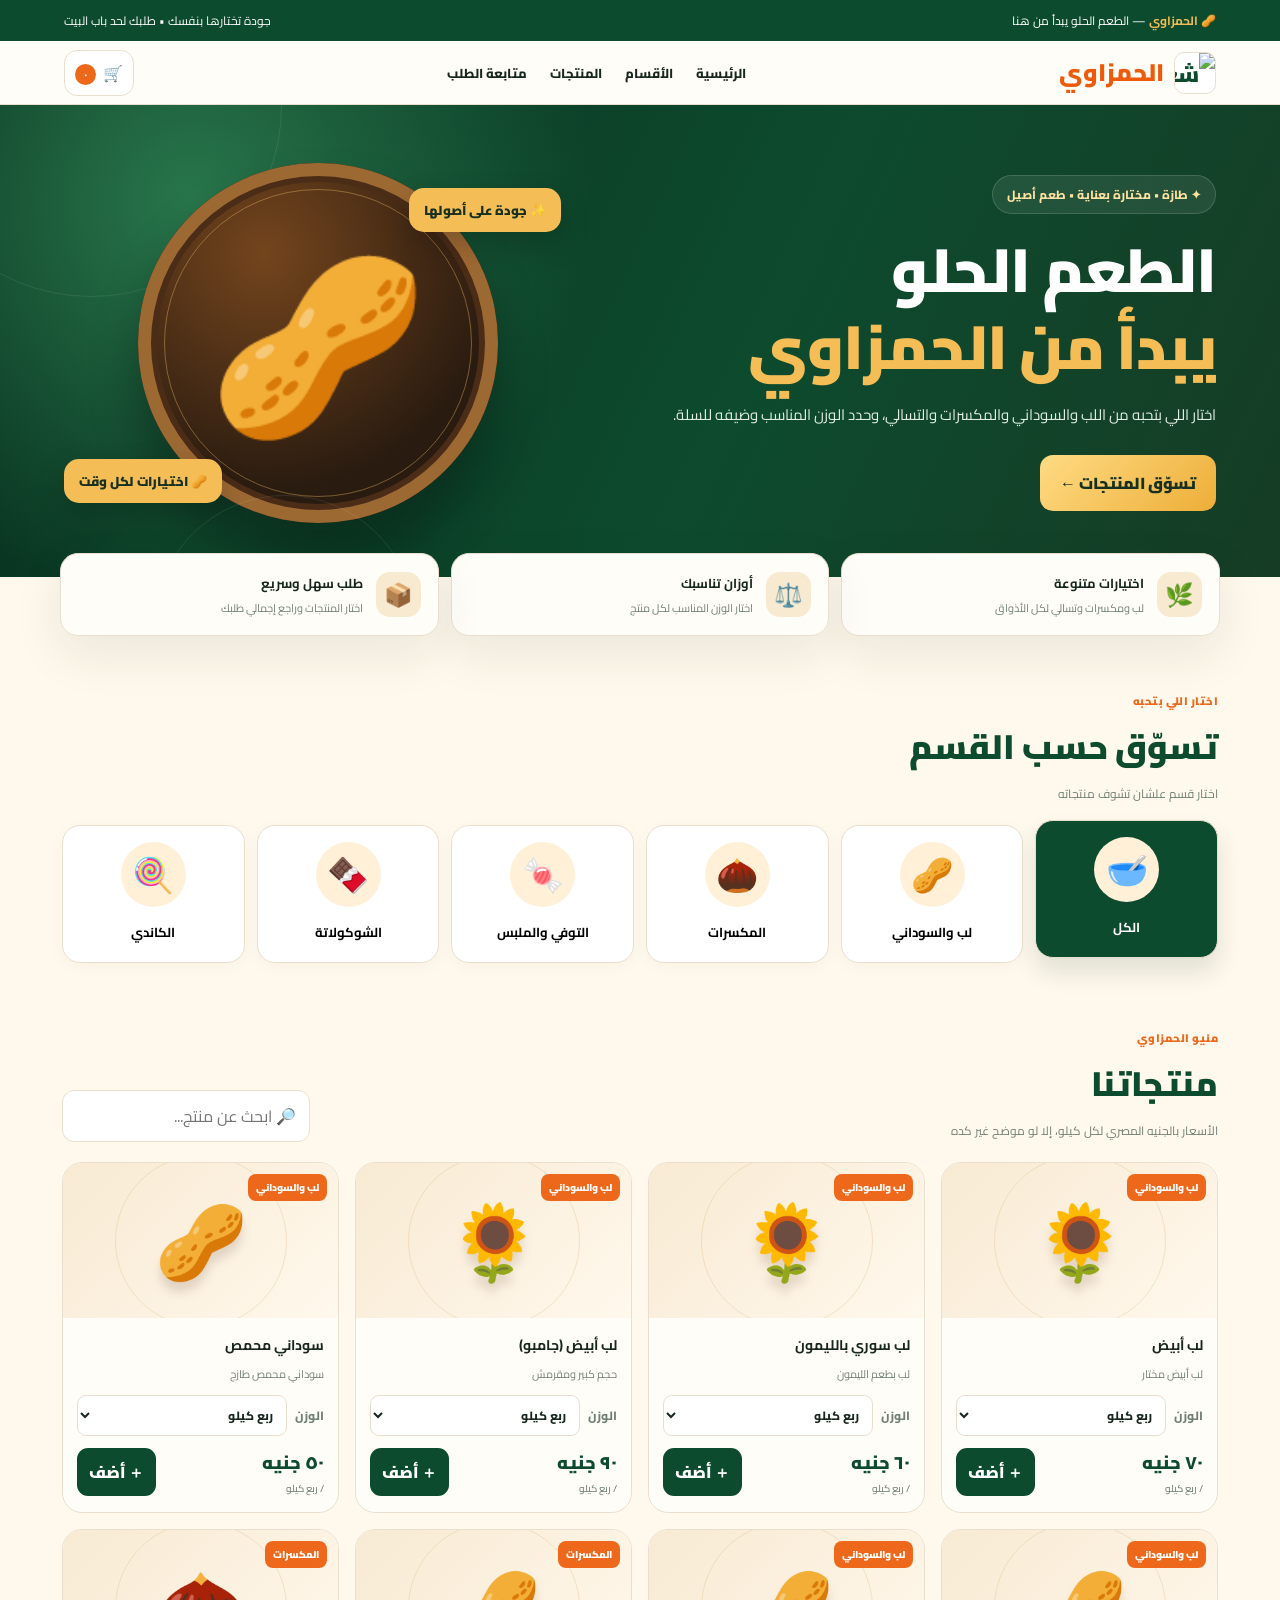
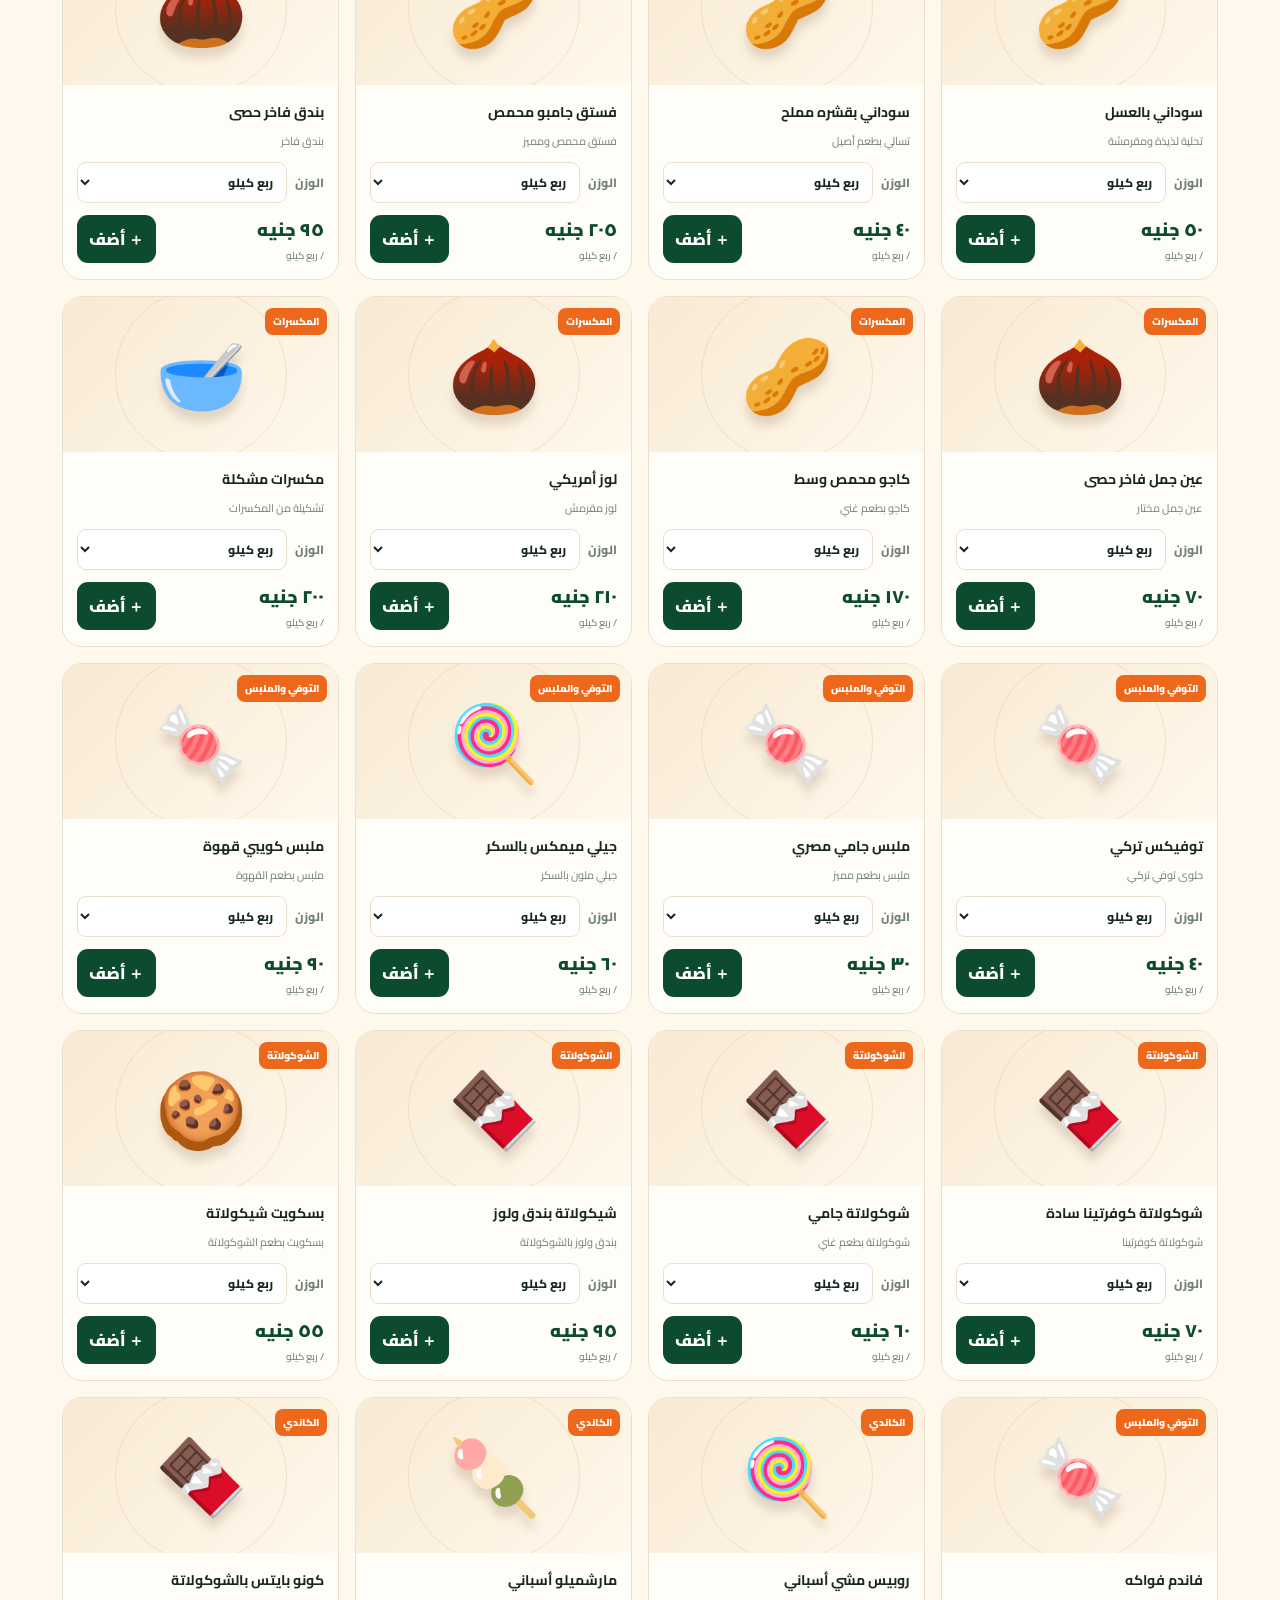
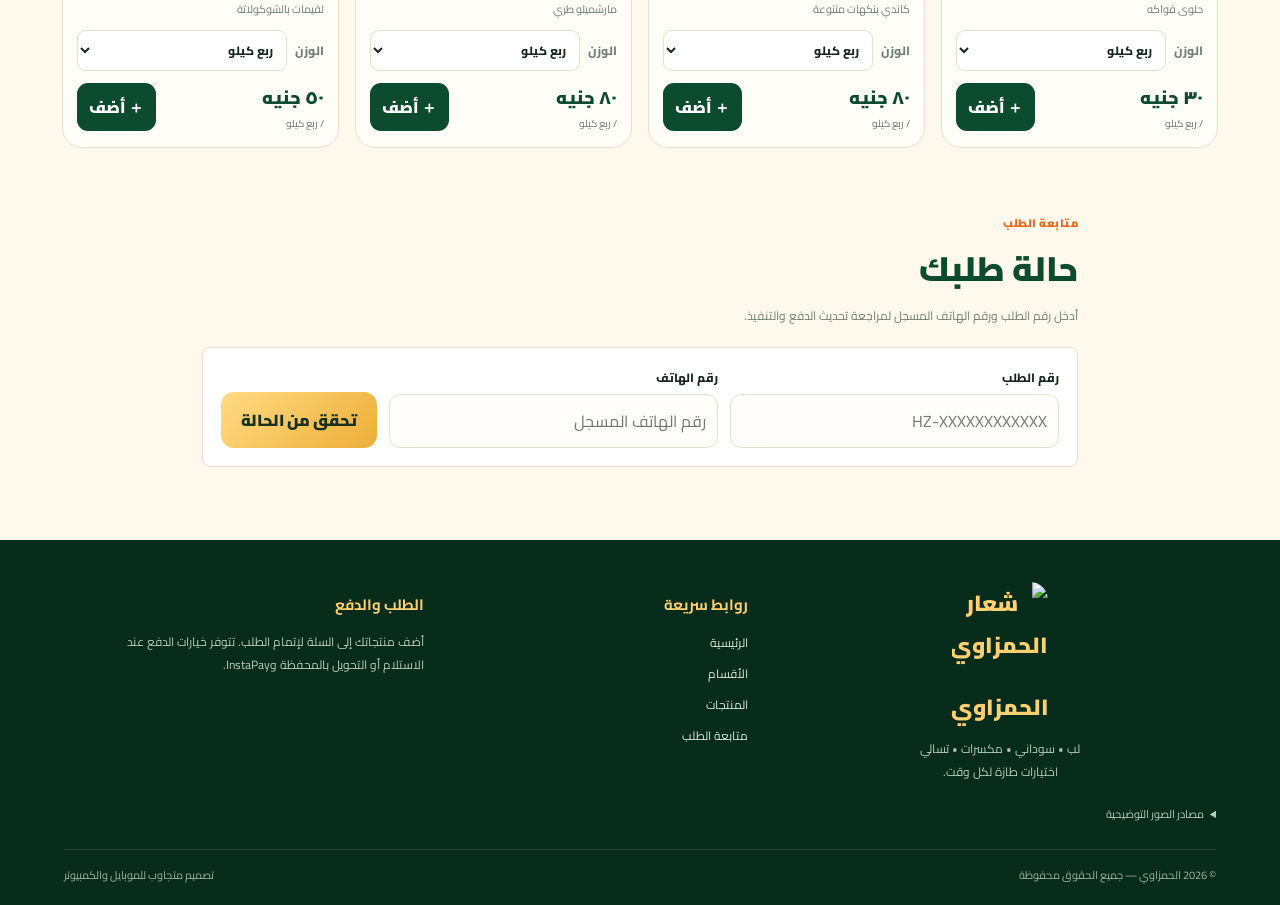
==== index.html @ e1852bb8 "Add files via upload" ====
<!doctype html>
<html lang="ar" dir="rtl">
<head>
<meta charset="utf-8">
<meta name="viewport" content="width=device-width, initial-scale=1">
<meta name="theme-color" content="#0c4b2e">
<meta name="description" content="تسوّق اللب والسوداني والمكسرات والتسالي من الحمزاوي، وأضف طلبك للسلة واستخدم كود الخصم.">
<title>الحمزاوي | لب ومكسرات وتسالي</title>
<link rel="preconnect" href="https://fonts.googleapis.com">
<link rel="preconnect" href="https://fonts.gstatic.com" crossorigin>
<link href="https://fonts.googleapis.com/css2?family=Cairo:wght@400;500;600;700;800;900&display=swap" rel="stylesheet">
<link rel="stylesheet" href="styles.css">
<script src="https://cdn.jsdelivr.net/npm/@supabase/supabase-js@2"></script>
</head>
<body>
<div class="topbar"><span>🥜 <b>الحمزاوي</b> — الطعم الحلو يبدأ من هنا</span><span>جودة تختارها بنفسك • طلبك لحد باب البيت</span></div>
<header>
  <a class="brand" href="#home"><img class="brand-logo" src="assets/logo.jpg" alt="شعار الحمزاوي"><span class="brand-name">الحمزاوي</span></a>
  <nav class="nav"><a href="#home">الرئيسية</a><a href="#categories">الأقسام</a><a href="#products">المنتجات</a><a href="#track-order">متابعة الطلب</a></nav>
  <div class="head-actions"><button class="icon-btn cart-icon-btn" type="button" aria-label="فتح السلة" onclick="openCart()">🛒 <span class="cart-count" id="cart-count">0</span></button></div>
</header>
<section class="hero" id="home">
 <div class="hero-copy"><span class="eyebrow">✦ طازة • مختارة بعناية • طعم أصيل</span><h1>الطعم الحلو<br><span>يبدأ من الحمزاوي</span></h1><p>اختار اللي بتحبه من اللب والسوداني والمكسرات والتسالي، وحدد الوزن المناسب وضيفه للسلة.</p><div class="hero-buttons"><button class="btn btn-gold" onclick="document.getElementById('products').scrollIntoView({behavior:'smooth'})">تسوّق المنتجات ←</button></div></div>
 <div class="hero-art"><div class="bowl">🥜</div><div class="float-chip chip1">✨ جودة على أصولها</div><div class="float-chip chip2">🥜 اختيارات لكل وقت</div></div>
</section>
<div class="benefits"><div class="benefit"><span class="emoji">🌿</span><div><strong>اختيارات متنوعة</strong><small>لب ومكسرات وتسالي لكل الأذواق</small></div></div><div class="benefit"><span class="emoji">⚖️</span><div><strong>أوزان تناسبك</strong><small>اختار الوزن المناسب لكل منتج</small></div></div><div class="benefit"><span class="emoji">📦</span><div><strong>طلب سهل وسريع</strong><small>اختار المنتجات وراجع إجمالي طلبك</small></div></div></div>
<section class="section" id="categories"><div class="section-head"><div><div class="kicker">اختار اللي بتحبه</div><h2>تسوّق حسب القسم</h2><div class="sub">اختار قسم علشان تشوف منتجاته</div></div></div><div class="categories" id="category-list"></div></section>
<section class="section" id="products"><div class="section-head"><div><div class="kicker">منيو الحمزاوي</div><h2>منتجاتنا</h2><div class="sub">الأسعار بالجنيه المصري لكل كيلو، إلا لو موضح غير كده</div></div><div class="filters"><input class="search" id="search" placeholder="🔎 ابحث عن منتج..." aria-label="ابحث عن منتج"></div></div><div class="products" id="product-list" aria-live="polite"></div></section>
<section class="section order-tracking" id="track-order">
  <div class="section-head"><div><div class="kicker">متابعة الطلب</div><h2>حالة طلبك</h2><div class="sub">أدخل رقم الطلب ورقم الهاتف المسجل لمراجعة تحديث الدفع والتنفيذ.</div></div></div>
  <form class="tracking-form" id="tracking-form">
    <div class="field"><label for="tracking-code">رقم الطلب</label><input id="tracking-code" required autocomplete="off" placeholder="HZ-XXXXXXXXXXXX" dir="ltr"></div>
    <div class="field"><label for="tracking-phone">رقم الهاتف</label><input id="tracking-phone" type="tel" required inputmode="tel" autocomplete="tel" placeholder="رقم الهاتف المسجل"></div>
    <button class="btn btn-gold tracking-submit" type="submit">تحقق من الحالة</button>
  </form>
  <div class="tracking-result" id="tracking-result" role="status" aria-live="polite" hidden></div>
</section>
<footer>
  <div class="footer-inner">
    <div class="footer-column footer-about">
      <div class="footer-brand"><img src="assets/logo.jpg" alt="شعار الحمزاوي"><span>الحمزاوي</span></div>
      <p>لب • سوداني • مكسرات • تسالي<br>اختيارات طازة لكل وقت.</p>
    </div>
    <nav class="footer-column" aria-label="روابط سريعة">
      <h2 class="footer-heading">روابط سريعة</h2>
      <div class="footer-links"><a href="#home">الرئيسية</a><a href="#categories">الأقسام</a><a href="#products">المنتجات</a><a href="#track-order">متابعة الطلب</a></div>
    </nav>
    <div class="footer-column">
      <h2 class="footer-heading">الطلب والدفع</h2>
      <p>أضف منتجاتك إلى السلة لإتمام الطلب. تتوفر خيارات الدفع عند الاستلام أو التحويل بالمحفظة وInstaPay.</p>
    </div>
  </div>
  <details class="photo-credits">
    <summary>مصادر الصور التوضيحية</summary>
    <ul>
      <li><a href="https://commons.wikimedia.org/wiki/File:9248Cuisine_Foods_Seeds_Snack_Baliuag_Bulacan_14.jpg" target="_blank" rel="noopener">بذور دوار الشمس — Judgefloro، CC0</a></li>
      <li><a href="https://commons.wikimedia.org/wiki/File:Roasted_Peanuts_(2019).jpg" target="_blank" rel="noopener">الفول السوداني — Augustus Binu، CC BY-SA 3.0</a></li>
      <li><a href="https://commons.wikimedia.org/wiki/File:Liat_Portal_for_Foodie_Disorder_-_Mixed_nuts_assortment.jpg" target="_blank" rel="noopener">المكسرات المشكلة — HaJunkiyada، CC BY-SA 4.0</a></li>
      <li><a href="https://commons.wikimedia.org/wiki/File:036_Michalki_Hanka_-_chocolate_candies_in_Poland,_Polish_food.jpg" target="_blank" rel="noopener">حلوى الشوكولاتة — Marek Slusarczyk، CC BY 3.0</a></li>
      <li><a href="https://commons.wikimedia.org/wiki/File:Gummy_candy_in_vampire_shape_(13912244523).jpg" target="_blank" rel="noopener">حلوى الجيلي — Erich Ferdinand، CC BY 2.0</a></li>
      <li><a href="https://commons.wikimedia.org/wiki/File:Candy_6577.jpg" target="_blank" rel="noopener">حلوى مغلفة — PereslavlFoto، CC BY-SA 3.0</a></li>
    </ul>
    <p>الصور أمثلة توضيحية وقد تختلف عن شكل المنتج الفعلي.</p>
  </details>
  <div class="copyright"><span>© 2026 الحمزاوي — جميع الحقوق محفوظة</span><span>تصميم متجاوب للموبايل والكمبيوتر</span></div>
</footer>
<dialog class="cart-dialog" id="cart-dialog" aria-labelledby="cart-title">
  <div class="cart-drawer-header"><h2 id="cart-title">🛒 سلة المشتريات وبيانات الطلب</h2><button class="cart-close" type="button" aria-label="إغلاق السلة" onclick="closeCart()">×</button></div>
  <div class="cart-drawer-content">
    <div id="cart-items" aria-live="polite"><div class="cart-empty">السلة فاضية لسه — اختار منتج من فوق 🥜</div></div>
    <section class="coupon-box" aria-label="كود الخصم">
      <label for="coupon-code">كود الخصم</label>
      <div class="coupon-controls">
        <input id="coupon-code" type="text" autocomplete="off" placeholder="أدخل كود الخصم">
        <button id="apply-coupon" type="button">تطبيق</button>
        <button id="remove-coupon" type="button" hidden>إزالة</button>
      </div>
      <small class="coupon-hint">استخدم SAVE50 لخصم 50 جنيهًا.</small>
      <div id="coupon-status" class="coupon-status" role="status" aria-live="polite"></div>
    </section>
    <div class="totals">
      <div class="total-line"><span>إجمالي المنتجات</span><strong id="subtotal">0 جنيه</strong></div>
      <div class="total-line discount" id="coupon-discount-row" hidden><span>خصم الكوبون</span><strong id="coupon-discount">0 جنيه</strong></div>
      <div class="total-line discount"><span>خصم الرصيد</span><strong id="discount">0 جنيه</strong></div>
      <div class="total-line"><span>تكلفة التوصيل</span><strong id="delivery-fee">ابحث عن العنوان</strong></div>
      <div class="total-line final"><span>الإجمالي</span><strong id="total">0 جنيه</strong></div>
    </div>
    <div class="small-note">التوصيل ٨ جنيه لكل كيلومتر حسب مسافة الطريق من المحل. اكتب عنوانك وابحث عنه لاختيار الموقع الصحيح.</div>
    <form id="order-form" class="drawer-order-form">
      <h3>📋 بيانات التوصيل</h3>
      <div class="form-grid">
        <div class="field"><label for="customer">الاسم</label><input id="customer" required autocomplete="name" placeholder="اسم العميل"></div>
        <div class="field"><label for="phone">رقم التليفون</label><input id="phone" type="tel" required autocomplete="tel" inputmode="tel" placeholder="رقم للتواصل"></div>
      </div>
      <section class="drawer-loyalty" id="loyalty" aria-live="polite">
        <div class="points-balance-row"><span>الرصيد</span><strong id="points-balance">أدخل رقم الهاتف</strong></div>
        <div class="points-balance-row"><span>المتاح للاستخدام</span><strong id="points-use-limit">—</strong></div>
        <div class="field points-use-field"><label for="use-points">استخدم من رصيدك</label><input id="use-points" type="number" min="0" step="1" value="0" aria-describedby="points-use-limit"></div>
      </section>
      <div class="form-grid order-address-fields">
        <div class="field full"><label for="address">عنوان التوصيل</label><textarea id="address" required autocomplete="street-address" aria-autocomplete="list" aria-controls="address-results" aria-expanded="false" placeholder="اكتب المنطقة والشارع والعنوان بالتفصيل"></textarea><div class="address-results" id="address-results" role="listbox" aria-label="اقتراحات الشوارع" hidden></div><button class="btn btn-gold location-button" id="search-address" type="button">🔎 ابحث عن العنوان واحسب التوصيل</button><small class="location-hint" id="location-status" role="status" aria-live="polite">اكتب اسم الشارع لعرض الاقتراحات، أو ابحث عن العنوان كاملًا.</small><small class="location-hint">بيانات العناوين والطرق © <a href="https://www.openstreetmap.org/copyright" target="_blank" rel="noopener">OpenStreetMap contributors</a>.</small></div>
        <div class="field full"><label for="payment">طريقة الدفع</label><select id="payment"><option value="cash">الدفع عند الاستلام</option><option value="wallet">محفظة إلكترونية</option><option value="instapay">InstaPay</option></select></div>
        <section class="digital-payment field full" id="digital-payment" hidden aria-live="polite">
          <div class="payment-details" id="payment-details"></div>
          <div class="field">
            <label for="payment-receipt">صورة التحويل (مطلوبة لتأكيد الطلب)</label>
            <input id="payment-receipt" type="file" accept="image/*">
            <small>ارفع صورة واضحة للإيصال. سيظل الطلب بانتظار مراجعة الدفع.</small>
          </div>
          <img id="receipt-preview" class="receipt-preview" alt="معاينة صورة التحويل" hidden>
          <small class="payment-demo-note">يرجى التأكد من بيانات المستلم. سيظل الطلب بانتظار مراجعة الإيصال يدويًا؛ إرفاق الصورة لا يؤكد وصول التحويل، ولا يتحدّث الرصيد قبل تأكيد الدفع.</small>
        </section>
        <div class="field full"><label for="notes">ملاحظات الطلب (اختياري)</label><textarea id="notes" placeholder="أي تفاصيل إضافية للطلب"></textarea></div>
      </div>
      <div class="status" id="order-status" role="status"></div>
      <div class="small-note">تُحفظ الطلبات في قاعدة بيانات المتجر لمراجعتها.</div>
    </form>
  </div>
  <div class="cart-drawer-footer"><button class="btn submit" type="submit" form="order-form">تأكيد الطلب</button></div>
</dialog>
<div class="toast" id="toast" role="status" aria-live="polite"></div>
<script>
const SUPABASE_URL='https://odwmymujroxztatmkxav.supabase.co';
const SUPABASE_PUBLISHABLE_KEY='sb_publishable_BtiZVBJ6puj_gOddR-Adsg_Xqr3Kxox';
const supabaseClient=window.supabase?.createClient(SUPABASE_URL,SUPABASE_PUBLISHABLE_KEY);
if(!supabaseClient)console.error('تعذر تحميل Supabase؛ تحقق من الاتصال بالإنترنت وحمّل مكتبة Supabase.');
const storeLocation={latitude:30.090443553527688,longitude:31.244964876722705},deliveryRatePerKm=8;
const addressSearchUrl='https://nominatim.openstreetmap.org/search',routeServiceUrl='https://router.project-osrm.org/route/v1/driving';
const products=[
{id:1,name:'لب أبيض',price:280,cat:'لب والسوداني',icon:'🌻',image:'seeds-snack.jpg',desc:'لب أبيض مختار'},
{id:2,name:'لب سوري بالليمون',price:240,cat:'لب والسوداني',icon:'🌻',image:'seeds-snack.jpg',desc:'لب بطعم الليمون'},
{id:3,name:'لب أبيض (جامبو)',price:360,cat:'لب والسوداني',icon:'🌻',image:'seeds-snack.jpg',desc:'حجم كبير ومقرمش'},
{id:4,name:'سوداني محمص',price:200,cat:'لب والسوداني',icon:'🥜',image:'roasted-peanuts.jpg',desc:'سوداني محمص طازج'},
{id:5,name:'سوداني بالعسل',price:200,cat:'لب والسوداني',icon:'🥜',image:'roasted-peanuts.jpg',desc:'تحلية لذيذة ومقرمشة'},
{id:6,name:'سوداني بقشره مملح',price:160,cat:'لب والسوداني',icon:'🥜',image:'roasted-peanuts.jpg',desc:'تسالي بطعم أصيل'},
{id:7,name:'فستق جامبو محمص',price:820,cat:'المكسرات',icon:'🥜',image:'mixed-nuts.jpg',desc:'فستق محمص ومميز'},
{id:8,name:'بندق فاخر حصى',price:380,cat:'المكسرات',icon:'🌰',image:'mixed-nuts.jpg',desc:'بندق فاخر'},
{id:9,name:'عين جمل فاخر حصى',price:280,cat:'المكسرات',icon:'🌰',image:'mixed-nuts.jpg',desc:'عين جمل مختار'},
{id:10,name:'كاجو محمص وسط',price:680,cat:'المكسرات',icon:'🥜',image:'mixed-nuts.jpg',desc:'كاجو بطعم غني'},
{id:11,name:'لوز أمريكي',price:840,cat:'المكسرات',icon:'🌰',image:'mixed-nuts.jpg',desc:'لوز مقرمش'},
{id:12,name:'مكسرات مشكلة',price:800,cat:'المكسرات',icon:'🥣',image:'mixed-nuts.jpg',desc:'تشكيلة من المكسرات'},
{id:13,name:'توفيكس تركي',price:160,cat:'التوفي والملبس',icon:'🍬',image:'candies.jpg',desc:'حلوى توفي تركي'},
{id:14,name:'ملبس جامي مصري',price:120,cat:'التوفي والملبس',icon:'🍬',image:'candies.jpg',desc:'ملبس بطعم مميز'},
{id:15,name:'جيلي ميمكس بالسكر',price:240,cat:'التوفي والملبس',icon:'🍭',image:'gummies.jpg',desc:'جيلي ملون بالسكر'},
{id:16,name:'ملبس كويبي قهوة',price:360,cat:'التوفي والملبس',icon:'🍬',image:'candies.jpg',desc:'ملبس بطعم القهوة'},
{id:17,name:'شوكولاتة كوفرتينا سادة',price:280,cat:'الشوكولاتة',icon:'🍫',image:'chocolates.jpg',desc:'شوكولاتة كوفرتينا'},
{id:18,name:'شوكولاتة جامي',price:240,cat:'الشوكولاتة',icon:'🍫',image:'chocolates.jpg',desc:'شوكولاتة بطعم غني'},
{id:19,name:'شيكولاتة بندق ولوز',price:380,cat:'الشوكولاتة',icon:'🍫',image:'chocolates.jpg',desc:'بندق ولوز بالشوكولاتة'},
{id:20,name:'بسكويت شيكولاتة',price:220,cat:'الشوكولاتة',icon:'🍪',image:'chocolates.jpg',desc:'بسكويت بطعم الشوكولاتة'},
{id:21,name:'فاندم فواكه',price:120,cat:'التوفي والملبس',icon:'🍬',image:'candies.jpg',desc:'حلوى فواكه'},
{id:22,name:'روبيس مشي أسباني',price:320,cat:'الكاندي',icon:'🍭',image:'gummies.jpg',desc:'كاندي بنكهات متنوعة'},
{id:23,name:'مارشميلو أسباني',price:320,cat:'الكاندي',icon:'🍡',image:'candies.jpg',desc:'مارشميلو طري'},
{id:24,name:'كونو بايتس بالشوكولاتة',price:200,cat:'الكاندي',icon:'🍫',image:'chocolates.jpg',desc:'لقيمات بالشوكولاتة'}
];
const cats=[{name:'الكل',icon:'🥣'},{name:'لب والسوداني',icon:'🥜'},{name:'المكسرات',icon:'🌰'},{name:'التوفي والملبس',icon:'🍬'},{name:'الشوكولاتة',icon:'🍫'},{name:'الكاندي',icon:'🍭'}];
const weights=[{grams:250,label:'ربع كيلو'},{grams:500,label:'نصف كيلو'},{grams:750,label:'ثلاثة أرباع كيلو'},{grams:1000,label:'كيلو'}];
const paymentDetails={wallet:{label:'حوّل إلى المحفظة على الرقم:',recipient:'01204671999'},instapay:{label:'حوّل عبر InstaPay إلى:',recipient:'mohamed.mohi1999@instapay',url:'https://ipn.eg/S/mohamed.mohi1999/instapay/0EO7N6'}};
let selectedCat='الكل',cart={},usedPoints=0,activePointsPhone='',appliedCoupon='',customerLocation=null,addressCandidates=[],deliverySearchId=0,addressSuggestionTimer=null,selectedStreet='';
const $=id=>document.getElementById(id);
let receiptPreviewUrl='';
let trackingTimer=null,activeTracking=null;
const money=n=>Math.max(0,n).toLocaleString('ar-EG',{maximumFractionDigits:2})+' جنيه';
const getCartEntries=()=>Object.entries(cart).map(([key,quantity])=>{const [id,grams]=key.split(':').map(Number);return{product:products.find(p=>p.id===id),grams,quantity}}).filter(entry=>entry.product);
const getSubtotal=()=>getCartEntries().reduce((sum,{product,grams,quantity})=>sum+product.price*grams*quantity/1000,0);
const getCouponDiscount=subtotal=>appliedCoupon==='SAVE50'?Math.min(50,subtotal):0;
function getDeliveryDetails(location=customerLocation){
 if(!location)return{distanceKm:null,fee:0};
 return{distanceKm:location.distanceKm,fee:location.fee};
}
const earned=()=>Math.floor((getSubtotal()+Number.EPSILON)/100)*3;
const weightLabel=grams=>weights.find(weight=>weight.grams===grams)?.label||`${grams} جرام`;
const generateOrderCode=()=>'HZ-'+Array.from(crypto.getRandomValues(new Uint8Array(6)),byte=>byte.toString(16).padStart(2,'0')).join('').toUpperCase();
const paymentStatusLabel=status=>({'طلب جديد':'تم تسجيل الطلب','بانتظار تأكيد الدفع':'الإيصال وصل وينتظر مراجعة المتجر','تم تأكيد الدفع':'تم قبول الدفع','تعذر تأكيد الدفع':'تعذر تأكيد الدفع، يُرجى التواصل مع المتجر'})[status]||status;
const fulfillmentStatusLabel=status=>({'قيد التجهيز':'الطلب قيد التجهيز','مكتمل':'الطلب مكتمل'})[status]||status;
function toast(t){$('toast').textContent=t;$('toast').classList.add('show');setTimeout(()=>$('toast').classList.remove('show'),2400)}
function normalizePhone(value){const digits=String(value).replace(/[٠-٩]/g,digit=>String('٠١٢٣٤٥٦٧٨٩'.indexOf(digit))).replace(/[۰-۹]/g,digit=>String('۰۱۲۳۴۵۶۷۸۹'.indexOf(digit))).replace(/\D/g,'');const normalized=digits.startsWith('0020')?'0'+digits.slice(4):digits.startsWith('20')&&digits.length===12?'0'+digits.slice(2):digits;return normalized.length>=10&&normalized.length<=15?normalized:''}
function pointsStorageKey(phone){return`hamzawy_points_${phone}`}
function loadPhonePoints(phone){try{const saved=localStorage.getItem(pointsStorageKey(phone));if(saved===null)return 0;const points=Number(saved);if(!Number.isInteger(points)||points<0)throw new Error('Invalid saved points balance');return points}catch(error){console.error('تعذر استعادة رصيد نقاط رقم الهاتف:',error);toast('تعذر استعادة رصيد النقاط لهذا الرقم.');return 0}}
let phonePoints=0;
function updatePointsForPhone(){const phone=normalizePhone($('phone').value);if(!phone){activePointsPhone='';phonePoints=0;$('use-points').value=0;usedPoints=0;renderCart();return}if(activePointsPhone===phone)return;activePointsPhone=phone;phonePoints=loadPhonePoints(phone);$('use-points').value=0;usedPoints=0;renderCart()}
function openCart(){if(!$('cart-dialog').open)$('cart-dialog').showModal()}
function closeCart(){if($('cart-dialog').open)$('cart-dialog').close()}
function clearDeliveryQuote(message){
 clearTimeout(addressSuggestionTimer);
 addressSuggestionTimer=null;
 deliverySearchId++;
 customerLocation=null;
 selectedStreet='';
 addressCandidates=[];
 $('address-results').replaceChildren();
 $('address-results').hidden=true;
 $('address').setAttribute('aria-expanded','false');
 $('address-results').setAttribute('aria-busy','false');
 $('search-address').disabled=false;
 $('location-status').textContent=message;
 renderCart();
}
function showAddressCandidates(){
 const results=$('address-results');
 results.replaceChildren(...addressCandidates.map((result,index)=>{
  const option=document.createElement('button');
  option.type='button';
  option.className='address-result';
  option.id=`address-result-${index}`;
  option.role='option';
  option.setAttribute('aria-selected','false');
  option.dataset.addressIndex=String(index);
  option.textContent=result.label;
  return option;
 }));
 results.hidden=addressCandidates.length===0;
 $('address').setAttribute('aria-expanded',String(addressCandidates.length>0));
}
async function suggestDeliveryAddresses(query){
 const requestId=++deliverySearchId,results=$('address-results');
 results.setAttribute('aria-busy','true');
 $('location-status').textContent='جارٍ البحث عن الشوارع...';
 try{
  const params=new URLSearchParams({
   q:query,
   lat:String(storeLocation.latitude),
   lon:String(storeLocation.longitude),
   limit:'8',
   lang:'default',
   bbox:'30.9,29.75,31.6,30.45'
  });
  const response=await fetch(`https://photon.komoot.io/api/?${params.toString()}`);
  if(!response.ok)throw new Error(`خدمة اقتراح الشوارع غير متاحة الآن (${response.status}).`);
  const data=await response.json();
  if(requestId!==deliverySearchId)return;
  if(!Array.isArray(data.features))throw new Error('وصلت استجابة غير متوقعة من خدمة اقتراح الشوارع.');
  const candidates=data.features.filter(feature=>feature.properties?.type==='street'||feature.properties?.osm_key==='highway').map(feature=>{
   const properties=feature.properties||{},coordinates=feature.geometry?.coordinates||[];
   const street=properties.name||properties.street||'';
   const label=[street,properties.district,properties.city,properties.state].filter((part,index,array)=>part&&array.indexOf(part)===index).join('، ');
   return{label,street,latitude:Number(coordinates[1]),longitude:Number(coordinates[0])};
  }).filter(result=>result.label&&result.street&&Number.isFinite(result.latitude)&&Number.isFinite(result.longitude));
  const uniqueCandidates=new Map();
  candidates.forEach(result=>{if(!uniqueCandidates.has(result.label))uniqueCandidates.set(result.label,result)});
  addressCandidates=[...uniqueCandidates.values()];
  showAddressCandidates();
  $('location-status').textContent=addressCandidates.length?'اختار اسم الشارع المناسب من الاقتراحات.':'مفيش اقتراحات للكتابة دي. جرّب كتابة اسم أوضح أو ابحث عن العنوان كاملًا.';
 }catch(error){
  if(requestId===deliverySearchId){console.error('تعذر اقتراح شوارع عنوان التوصيل:',error);$('location-status').textContent=error instanceof TypeError?'تعذر الاتصال بخدمة اقتراح الشوارع. تحقق من الإنترنت أو ابحث عن العنوان كاملًا.':error.message||'تعذر تحميل اقتراحات الشوارع. ابحث عن العنوان كاملًا.'}
 }finally{
  if(requestId===deliverySearchId)$('address-results').setAttribute('aria-busy','false');
 }
}
async function searchDeliveryAddress(){
 const address=$('address').value.trim(),button=$('search-address');
 if(address.length<5){$('location-status').textContent='اكتب عنوانًا مفصلًا من ٥ أحرف على الأقل ثم ابحث عنه.';$('address').focus();return}
 clearTimeout(addressSuggestionTimer);
 addressSuggestionTimer=null;
 selectedStreet='';
 const requestId=++deliverySearchId;
 customerLocation=null;addressCandidates=[];
 $('address-results').replaceChildren();
 $('address-results').hidden=true;
 $('address-results').setAttribute('aria-busy','false');
 $('address').setAttribute('aria-expanded','false');
 button.disabled=true;$('location-status').textContent='جارٍ البحث عن العنوان...';renderCart();
 try{
  const query=new URLSearchParams({format:'jsonv2',addressdetails:'1',limit:'5',countrycodes:'eg',q:`${address}, مصر`});
  const response=await fetch(`${addressSearchUrl}?${query.toString()}`,{headers:{'Accept-Language':'ar'}});
  if(!response.ok)throw new Error(`خدمة البحث غير متاحة الآن (${response.status}). حاول مرة أخرى.`);
  const results=await response.json();
  if(requestId!==deliverySearchId)return;
  if(!Array.isArray(results))throw new Error('وصلت استجابة غير متوقعة من خدمة البحث.');
  addressCandidates=results.map(result=>({
   label:result.display_name,
   latitude:Number(result.lat),
   longitude:Number(result.lon)
  })).filter(result=>result.label&&Number.isFinite(result.latitude)&&Number.isFinite(result.longitude));
  if(!addressCandidates.length){$('location-status').textContent='لم نعثر على العنوان. أضف اسم المنطقة والشارع أو أقرب علامة مميزة ثم حاول مرة أخرى.';return}
  showAddressCandidates();
  $('location-status').textContent='اختر عنوانك الصحيح من النتائج لحساب مسافة الطريق.';
 }catch(error){
  if(requestId===deliverySearchId){console.error('تعذر البحث عن عنوان التوصيل:',error);$('location-status').textContent=error instanceof TypeError?'تعذر الاتصال بخدمة البحث. تحقق من الإنترنت وحاول مرة أخرى.':error.message||'تعذر البحث عن العنوان. تحقق من الإنترنت وحاول مرة أخرى.'}
 }finally{
  if(requestId===deliverySearchId)button.disabled=false;
 }
}
async function calculateDeliveryRoute(selectedIndex){
 const destination=addressCandidates[selectedIndex];
 if(!destination)return;
 clearTimeout(addressSuggestionTimer);
 addressSuggestionTimer=null;
 if(destination.street){selectedStreet=destination.street;$('address').value=destination.street}
 const requestId=++deliverySearchId,button=$('search-address'),results=$('address-results');
 button.disabled=true;results.hidden=true;results.querySelectorAll('button').forEach(option=>option.disabled=true);$('address').setAttribute('aria-expanded','false');$('location-status').textContent='جارٍ حساب مسافة الطريق...';
 try{
  const routeUrl=`${routeServiceUrl}/${storeLocation.longitude},${storeLocation.latitude};${destination.longitude},${destination.latitude}?overview=false&steps=false`;
  const response=await fetch(routeUrl);
  if(!response.ok)throw new Error(`خدمة حساب الطريق غير متاحة الآن (${response.status}). حاول مرة أخرى.`);
  const data=await response.json();
  if(requestId!==deliverySearchId)return;
  const route=data.routes?.[0];
  if(data.code!=='Ok'||!route||!Number.isFinite(route.distance))throw new Error('لم نجد طريقًا بالسيارة لهذا العنوان. اختر نتيجة أخرى أو راجع العنوان.');
  const distanceKm=Math.round(route.distance/1000*10000)/10000,fee=Math.round(distanceKm*deliveryRatePerKm*100)/100;
  customerLocation={latitude:destination.latitude,longitude:destination.longitude,distanceKm,fee};
  $('location-status').textContent=`${destination.label} — مسافة الطريق ${distanceKm.toLocaleString('ar-EG',{maximumFractionDigits:4})} كم، والتوصيل ${money(fee)}.`;
  renderCart();
 }catch(error){
  if(requestId===deliverySearchId){console.error('تعذر حساب مسافة طريق التوصيل:',error);customerLocation=null;selectedStreet='';showAddressCandidates();$('location-status').textContent=error instanceof TypeError?'تعذر الاتصال بخدمة حساب الطريق. تحقق من الإنترنت وحاول مرة أخرى.':error.message||'تعذر حساب مسافة الطريق. اختر عنوانًا آخر أو حاول مرة أخرى.';renderCart()}
 }finally{
  if(requestId===deliverySearchId){button.disabled=false;results.querySelectorAll('button').forEach(option=>option.disabled=false)}
 }
}
async function refreshTrackedOrder(){
 if(!activeTracking||!supabaseClient)return;
 const{data,error}=await supabaseClient.rpc('lookup_store_order',{p_code:activeTracking.code,p_phone:activeTracking.phone});
 if(error){if(!activeTracking.fromOrder){$('tracking-result').textContent='تعذر التحقق الآن. حاول مرة أخرى بعد قليل.';clearInterval(trackingTimer);trackingTimer=null}return}
 const order=Array.isArray(data)?data[0]:null;
 if(!order){if(!activeTracking.fromOrder)$('tracking-result').textContent='لم نعثر على طلب بهذه البيانات. راجع رقم الطلب والهاتف.';clearInterval(trackingTimer);trackingTimer=null;return}
 const message=`حالة الدفع: ${paymentStatusLabel(order.payment_status)} — حالة التنفيذ: ${fulfillmentStatusLabel(order.fulfillment_status)}`;
 $('tracking-result').textContent=message;$('tracking-result').hidden=false;
 if(activeTracking.fromOrder&&$('order-status').isConnected){$('order-status').style.display='block';$('order-status').textContent=`رقم الطلب ${activeTracking.code}. ${message}`}
 if(order.payment_status==='تعذر تأكيد الدفع'||(order.payment_status!=='بانتظار تأكيد الدفع'&&order.fulfillment_status==='مكتمل')){clearInterval(trackingTimer);trackingTimer=null}
}
function trackOrder(code,phone,fromOrder=false){
 clearInterval(trackingTimer);
 activeTracking={code,phone,fromOrder};
 refreshTrackedOrder();
 trackingTimer=setInterval(refreshTrackedOrder,15000);
}
function updatePaymentDetails(){
 const method=$('payment').value,details=paymentDetails[method],panel=$('digital-payment'),receipt=$('payment-receipt');
 panel.hidden=!details;
 receipt.required=Boolean(details);
 if(!details){$('payment-details').textContent='';receipt.value='';clearReceiptPreview();return}
 $('payment-details').innerHTML=method==='instapay'
  ?`${details.label} <strong>${details.recipient}</strong><a href="${details.url}" target="_blank" rel="noopener">فتح رابط الدفع في InstaPay</a>`
  :`${details.label} <strong dir="ltr">${details.recipient}</strong>`;
}
function clearReceiptPreview(){
 if(receiptPreviewUrl)URL.revokeObjectURL(receiptPreviewUrl);
 receiptPreviewUrl='';
 $('receipt-preview').removeAttribute('src');
 $('receipt-preview').hidden=true;
}
function compressReceipt(file){
 return new Promise((resolve,reject)=>{
  if(!file||!file.type.startsWith('image/')){reject(new Error('اختر صورة إيصال بصيغة صورة مدعومة.'));return}
  if(file.size>8*1024*1024){reject(new Error('حجم صورة الإيصال أكبر من 8 ميجابايت.'));return}
  createImageBitmap(file).then(bitmap=>{
   const scale=Math.min(1,1280/Math.max(bitmap.width,bitmap.height)),canvas=document.createElement('canvas');
   canvas.width=Math.round(bitmap.width*scale);canvas.height=Math.round(bitmap.height*scale);
   canvas.getContext('2d').drawImage(bitmap,0,0,canvas.width,canvas.height);bitmap.close();
   canvas.toBlob(blob=>{
    if(!blob){reject(new Error('تعذر تجهيز صورة الإيصال.'));return}
    if(blob.size>1024*1024){reject(new Error('تعذر ضغط صورة الإيصال للحجم المناسب؛ اختر صورة أصغر.'));return}
    resolve(blob);
   },'image/jpeg',0.78);
  }).catch(()=>reject(new Error('تعذر فتح صورة الإيصال؛ اختر صورة أخرى.')));
 });
}
 document.addEventListener('keydown',event=>{if(event.key==='Escape'&&$('cart-dialog').open){event.preventDefault();closeCart()}});
 $('cart-dialog').addEventListener('click',event=>{if(event.target===$('cart-dialog'))closeCart()});
function loadCart(){try{const raw=localStorage.getItem('hamzawy_cart');if(!raw)return{};const saved=JSON.parse(raw);if(!saved||typeof saved!=='object'||Array.isArray(saved))throw new Error('Invalid saved cart');const entries=Object.entries(saved);if(entries.every(([key,quantity])=>/^\d+:(250|500|750|1000)$/.test(key)&&products.some(p=>p.id===Number(key.split(':')[0]))&&Number.isInteger(quantity)&&quantity>0))return saved;if(entries.every(([id,kilograms])=>products.some(p=>p.id===Number(id))&&typeof kilograms==='number'&&Number.isFinite(kilograms)&&kilograms>0&&Math.abs(kilograms*4-Math.round(kilograms*4))<Number.EPSILON*10)){const migrated=Object.fromEntries(entries.map(([id,kilograms])=>[`${id}:250`,Math.round(kilograms*4)]));localStorage.setItem('hamzawy_cart',JSON.stringify(migrated));return migrated}throw new Error('Invalid saved cart')}catch(error){console.error('تعذر استعادة السلة المحفوظة:',error);toast('تعذر استعادة السلة المحفوظة؛ ابدأ سلة جديدة.');return{}}}
function saveCart(){try{localStorage.setItem('hamzawy_cart',JSON.stringify(cart))}catch(error){console.error('تعذر حفظ السلة:',error);toast('تعذر حفظ السلة في هذا المتصفح.')}}
function renderCats(){$('category-list').innerHTML=cats.map(c=>`<button type="button" class="cat ${selectedCat===c.name?'active':''}" data-cat="${c.name}" aria-pressed="${selectedCat===c.name}"><div class="cat-icon">${c.icon}</div><strong>${c.name}</strong></button>`).join('');document.querySelectorAll('[data-cat]').forEach(b=>b.onclick=()=>{selectedCat=b.dataset.cat;renderCats();renderProducts()})}
function renderProducts(){const q=$('search').value.trim().toLowerCase();const list=products.filter(p=>(selectedCat==='الكل'||p.cat===selectedCat)&&(!q||p.name.toLowerCase().includes(q)));$('product-list').innerHTML=list.map((p,i)=>`<article class="product" style="animation-delay:${Math.min(i*45,300)}ms"><div class="product-pic"><img class="product-image" src="assets/products/${p.image}" alt="${p.name}" loading="lazy" decoding="async"><span class="tag">${p.cat}</span><span class="food" aria-hidden="true">${p.icon}</span></div><div class="product-info"><h3>${p.name}</h3><div class="desc">${p.desc}</div><label class="weight-control">الوزن<select class="weight-select" data-weight="${p.id}" aria-label="اختار وزن ${p.name}">${weights.map((weight,index)=>`<option value="${weight.grams}"${index===0?' selected':''}>${weight.label}</option>`).join('')}</select></label><div class="price-row"><div class="price"><span data-pack-price="${p.id}">${money(p.price/4)}</span> <small data-pack-label="${p.id}">/ ربع كيلو</small></div><button type="button" class="add" data-add="${p.id}" aria-label="أضف ${p.name} إلى السلة">＋ أضف</button></div></div></article>`).join('')||'<p role="status">مفيش منتجات مطابقة للبحث.</p>';document.querySelectorAll('.product-image').forEach(image=>{const showImage=()=>image.closest('.product-pic').classList.add('has-image');if(image.complete){if(image.naturalWidth)showImage()}else image.addEventListener('load',showImage,{once:true})});document.querySelectorAll('[data-weight]').forEach(select=>select.onchange=()=>{const product=products.find(p=>p.id===Number(select.dataset.weight)),grams=Number(select.value),card=select.closest('.product');card.querySelector(`[data-pack-price="${product.id}"]`).textContent=money(product.price*grams/1000);card.querySelector(`[data-pack-label="${product.id}"]`).textContent=`/ ${weightLabel(grams)}`});document.querySelectorAll('[data-add]').forEach(b=>b.onclick=()=>{const card=b.closest('.product'),id=Number(b.dataset.add),grams=Number(card.querySelector('[data-weight]').value),key=`${id}:${grams}`;cart[key]=(cart[key]||0)+1;saveCart();renderCart();toast(`اتضاف ${weightLabel(grams)} من المنتج للسلة 🥜`)})}
function renderCart(){
 const sub=getSubtotal(),couponDiscount=getCouponDiscount(sub),phone=normalizePhone($('phone').value),available=phone&&phone===activePointsPhone?phonePoints:0,maxUse=Math.min(available,Math.floor(sub-couponDiscount)),requested=Math.max(0,Math.floor(Number($('use-points').value)||0));
 usedPoints=Math.min(requested,maxUse);
 $('use-points').max=String(maxUse);
 if(requested>maxUse)$('use-points').value=String(maxUse);
 const delivery=getDeliveryDetails(),total=Math.max(0,sub-couponDiscount-usedPoints)+delivery.fee;
 const entries=getCartEntries();
 $('cart-items').innerHTML=entries.length?entries.map(({product,grams,quantity})=>{const key=`${product.id}:${grams}`;return `<div class="cart-row"><div><strong>${product.name} — ${weightLabel(grams)}</strong><small>${quantity.toLocaleString('ar-EG')} عبوة × ${money(product.price*grams/1000)}</small></div><div class="qty"><button type="button" data-dec="${key}" aria-label="تقليل ${product.name}">−</button><strong>${quantity.toLocaleString('ar-EG')}</strong><button type="button" data-inc="${key}" aria-label="زيادة ${product.name}">+</button><button type="button" data-del="${key}" aria-label="حذف ${product.name}">×</button></div></div>`}).join(''):'<div class="cart-empty">السلة فاضية لسه — اختار منتج من فوق 🥜</div>';
 document.querySelectorAll('[data-dec]').forEach(b=>b.onclick=()=>{const key=b.dataset.dec;cart[key]--;if(cart[key]<=0)delete cart[key];saveCart();renderCart()});
 document.querySelectorAll('[data-inc]').forEach(b=>b.onclick=()=>{const key=b.dataset.inc;cart[key]++;saveCart();renderCart()});
 document.querySelectorAll('[data-del]').forEach(b=>b.onclick=()=>{delete cart[b.dataset.del];saveCart();renderCart()});
 $('subtotal').textContent=money(sub);$('coupon-discount').textContent='− '+money(couponDiscount);$('coupon-discount-row').hidden=couponDiscount===0;$('discount').textContent='− '+money(usedPoints);$('delivery-fee').textContent=customerLocation?money(delivery.fee):'ابحث عن العنوان';$('total').textContent=money(total);$('points-balance').textContent=phone&&phone===activePointsPhone?`${available.toLocaleString('ar-EG')} نقطة`:'أدخل رقم الهاتف';$('points-use-limit').textContent=phone&&phone===activePointsPhone?`${maxUse.toLocaleString('ar-EG')} نقطة (${money(maxUse)})`:'—';$('use-points').disabled=!phone||phone!==activePointsPhone||maxUse===0;
 $('remove-coupon').hidden=!appliedCoupon;
 $('coupon-status').textContent=appliedCoupon?`تم تطبيق ${appliedCoupon} — خصم ${money(couponDiscount)}`:'';
 $('coupon-status').classList.toggle('is-applied',Boolean(appliedCoupon));
 $('cart-count').textContent=entries.reduce((sum,{quantity})=>sum+quantity,0).toLocaleString('ar-EG');
}
$('search').addEventListener('input',renderProducts);
$('tracking-form').addEventListener('submit',event=>{
 event.preventDefault();
 const code=$('tracking-code').value.trim().toUpperCase(),phone=normalizePhone($('tracking-phone').value);
 if(!phone){$('tracking-result').hidden=false;$('tracking-result').textContent='اكتب رقم هاتف صحيحًا.';return}
 $('tracking-result').hidden=false;$('tracking-result').textContent='جارٍ التحقق من الطلب...';
 trackOrder(code,phone);
});
$('phone').addEventListener('input',updatePointsForPhone);
$('use-points').addEventListener('input',renderCart);
$('payment').addEventListener('change',updatePaymentDetails);
$('payment-receipt').addEventListener('change',()=>{
 const file=$('payment-receipt').files[0],preview=$('receipt-preview');
 if(!file){clearReceiptPreview();return}
 if(!file.type.startsWith('image/')){toast('اختر صورة إيصال بصيغة صورة مدعومة.');$('payment-receipt').value='';clearReceiptPreview();return}
 clearReceiptPreview();receiptPreviewUrl=URL.createObjectURL(file);preview.src=receiptPreviewUrl;preview.hidden=false;
});
$('search-address').addEventListener('click',searchDeliveryAddress);
$('address-results').addEventListener('click',event=>{
 const option=event.target.closest('[data-address-index]');
 if(option)calculateDeliveryRoute(Number(option.dataset.addressIndex));
});
$('address').addEventListener('input',()=>{
 const address=$('address').value.trim();
 if(selectedStreet&&address.startsWith(selectedStreet)){
  $('location-status').textContent=customerLocation
   ?`تم اختيار ${selectedStreet}. يمكنك إضافة رقم العقار أو تفاصيل العنوان.`
   :'جارٍ حساب مسافة الطريق...';
  return;
 }
 const hadDeliveryData=Boolean(customerLocation||addressCandidates.length);
 clearDeliveryQuote(hadDeliveryData?'تغيّر العنوان؛ اختار الشارع الصحيح أو ابحث عن العنوان كاملًا.':'اكتب اسم الشارع لعرض الاقتراحات، أو ابحث عن العنوان كاملًا.');
 if(address)addressSuggestionTimer=setTimeout(()=>suggestDeliveryAddresses(address),400);
});
function applyCoupon(){
 const code=$('coupon-code').value.trim().toUpperCase();
 if(code!=='SAVE50'){
  appliedCoupon='';
  renderCart();
  $('coupon-status').textContent='كود الخصم غير صحيح.';
  $('coupon-status').classList.remove('is-applied');
  return;
 }
 if(getSubtotal()===0){
  $('coupon-status').textContent='أضف منتجات إلى السلة أولًا.';
  $('coupon-status').classList.remove('is-applied');
  return;
 }
 appliedCoupon=code;
 $('coupon-status').textContent='';
 renderCart();
}
$('apply-coupon').addEventListener('click',applyCoupon);
$('coupon-code').addEventListener('keydown',event=>{if(event.key==='Enter'){event.preventDefault();applyCoupon()}});
$('remove-coupon').addEventListener('click',()=>{
 appliedCoupon='';
 $('coupon-code').value='';
 $('coupon-status').textContent='';
 renderCart();
});
$('order-form').addEventListener('submit',async e=>{
 e.preventDefault();if(!Object.keys(cart).length){toast('أضف منتجًا واحدًا على الأقل للسلة');return}
 if(!customerLocation){toast('ابحث عن عنوان التوصيل واختر النتيجة الصحيحة لحساب تكلفة الطريق');$('search-address').focus();return}
 const normalizedPhone=normalizePhone($('phone').value);if(!normalizedPhone){toast('اكتب رقم هاتف صحيح');$('phone').focus();return}if(activePointsPhone!==normalizedPhone)updatePointsForPhone();
 const paymentMethod=$('payment').value,isDigitalPayment=paymentMethod==='wallet'||paymentMethod==='instapay',receiptFile=$('payment-receipt').files[0],submitButton=document.querySelector('.cart-drawer-footer [type="submit"]');
 if(isDigitalPayment&&!receiptFile){toast('أرفق صورة التحويل قبل تأكيد الطلب');$('payment-receipt').focus();return}
 if(!supabaseClient){toast('تعذر الاتصال بخدمة الطلبات. حدّث الصفحة أو حاول لاحقًا.');return}
 submitButton.disabled=true;
 let receiptBlob=null;
 if(isDigitalPayment){
  $('order-status').style.display='block';$('order-status').textContent='جارٍ تجهيز صورة التحويل...';
  try{receiptBlob=await compressReceipt(receiptFile)}catch(error){submitButton.disabled=false;$('order-status').textContent=error.message;toast(error.message);return}
 }
 const sub=getSubtotal(),pts=earned(),available=phonePoints,couponDiscount=getCouponDiscount(sub),use=Math.min(usedPoints,available,Math.floor(sub-couponDiscount)),delivery=getDeliveryDetails();
 const order={code:generateOrderCode(),date:new Date().toISOString(),customer:$('customer').value.trim(),phone:$('phone').value.trim(),normalizedPhone,address:$('address').value.trim(),deliveryFee:delivery.fee,deliveryDistanceKm:delivery.distanceKm,deliveryLatitude:customerLocation.latitude,deliveryLongitude:customerLocation.longitude,payment:paymentMethod==='wallet'?'محفظة إلكترونية':paymentMethod==='instapay'?'InstaPay':'الدفع عند الاستلام',paymentMethod,paymentRecipient:paymentDetails[paymentMethod]?.recipient||'',notes:$('notes').value.trim(),items:getCartEntries().map(({product,grams,quantity})=>({name:product.name,weightGrams:grams,weight:weightLabel(grams),quantity,pricePerKg:product.price,subtotal:product.price*grams*quantity/1000})),subtotal:sub,couponCode:appliedCoupon,couponDiscount,pointsUsed:use,discount:couponDiscount+use,total:Math.max(0,sub-couponDiscount-use)+delivery.fee,pointsEarned:pts,status:isDigitalPayment?'بانتظار تأكيد الدفع':'طلب جديد'};
 const receiptPath=isDigitalPayment?`orders/${order.code}-${Date.now()}.jpg`:null;
 const newBalance=isDigitalPayment?available:Math.max(0,available-use)+pts;
 const submitOrder={code:order.code,customer:order.customer,phone:order.phone,normalized_phone:order.normalizedPhone,address:order.address,delivery_fee:order.deliveryFee,delivery_distance_km:order.deliveryDistanceKm,delivery_latitude:order.deliveryLatitude,delivery_longitude:order.deliveryLongitude,payment_method:order.paymentMethod,payment_recipient:order.paymentRecipient,receipt_path:receiptPath,notes:order.notes,items:order.items,subtotal:order.subtotal,coupon_code:order.couponCode,coupon_discount:order.couponDiscount,points_used:order.pointsUsed,discount:order.discount,total:order.total,points_earned:order.pointsEarned,status:order.status};
 $('order-status').style.display='block';$('order-status').textContent=isDigitalPayment?'جارٍ رفع الإيصال وحفظ الطلب...':'جارٍ حفظ الطلب...';
 let receiptUploaded=false;
 try{
  if(isDigitalPayment){
   const{error:uploadError}=await supabaseClient.storage.from('payment-receipts').upload(receiptPath,receiptBlob,{contentType:'image/jpeg',upsert:false});
   if(uploadError){
    const message=uploadError.message==='Bucket not found'
     ?'مخزن صور التحويل غير مُعدّ في Supabase. شغّل ملف supabase-setup.sql من SQL Editor ثم أعد المحاولة.'
     :`تعذر رفع صورة التحويل: ${uploadError.message}`;
    throw new Error(message);
   }
   receiptUploaded=true;
  }
  const{error:orderError}=await supabaseClient.from('store_orders').insert(submitOrder);
  if(orderError){
   const message=orderError.code==='PGRST204'
    ?'أعمدة التوصيل غير موجودة في قاعدة البيانات. شغّل ملف supabase-delivery-migration.sql في SQL Editor، ثم حدّث الصفحة وأعد المحاولة.'
    :orderError.code==='PGRST205'
     ?'جدول الطلبات غير موجود. شغّل ملف supabase-setup.sql كاملًا في SQL Editor، ثم أعد المحاولة.'
     :orderError.code==='42501'
     ?'صلاحيات حفظ الطلبات غير مكتملة. شغّل آخر نسخة من supabase-setup.sql في SQL Editor، ثم أعد المحاولة.'
     :`تعذر حفظ الطلب: ${orderError.message}`;
   throw new Error(message);
  }
 }catch(error){
  console.error('تعذر إرسال الطلب إلى Supabase:',error);
  submitButton.disabled=false;
  $('order-status').textContent=receiptUploaded?`تم رفع الإيصال لكن تعذر تسجيل الطلب: ${error.message}`:(error.message||'تعذر حفظ الطلب. تحقق من الاتصال وإعدادات Supabase ثم حاول مجددًا.');
  toast(receiptUploaded?'تعذر حفظ الطلب بعد رفع الإيصال؛ السلة ما زالت محفوظة.':'لم يتم حفظ الطلب؛ السلة ما زالت محفوظة.');
  return;
 }
 try{
  localStorage.setItem('hamzawy_points_'+normalizedPhone,String(newBalance));
  localStorage.setItem('hamzawy_cart','{}');
 }catch(error){
  console.error('تم حفظ الطلب على Supabase لكن تعذر تحديث التخزين المحلي:',error);
  toast('تم حفظ الطلب، لكن تعذر تحديث السلة أو الرصيد المحلي.');
 }
 activePointsPhone=normalizedPhone;phonePoints=newBalance;$('use-points').value=0;usedPoints=0;cart={};appliedCoupon='';$('coupon-code').value='';$('coupon-status').textContent='';renderCart();
 $('order-status').style.display='block';$('order-status').innerHTML=isDigitalPayment?`تم تسجيل الطلب وإرفاق صورة التحويل.<br>رقم الطلب: <b>${order.code}</b><br>تكلفة التوصيل: <b>${money(order.deliveryFee)}</b><br>الإجمالي: <b>${money(order.total)}</b><br><strong>الطلب بانتظار مراجعة التحويل وتأكيد الدفع.</strong>`:`تم حفظ الطلب بنجاح!<br>رقم الطلب: <b>${order.code}</b><br>تكلفة التوصيل: <b>${money(order.deliveryFee)}</b><br>الإجمالي: <b>${money(order.total)}</b>`;
 $('tracking-code').value=order.code;$('tracking-phone').value=order.phone;
 trackOrder(order.code,normalizedPhone,true);
 e.target.reset();clearDeliveryQuote('اكتب عنوانك ثم ابحث عنه لاختيار المكان المطابق وحساب مسافة الطريق.');submitButton.disabled=false;clearReceiptPreview();updatePaymentDetails();$('phone').value=order.phone;$('use-points').value=0;renderCart();$('cart-dialog').querySelector('.cart-drawer-content').scrollTo({top:0,behavior:'smooth'});toast('تم تسجيل الطلب بنجاح');
});
cart=loadCart();renderCats();renderProducts();renderCart();updatePaymentDetails();
</script>
</body>
</html>
---- styles.css ----
:root {
  --green: #0d4b2e;
  --green-dark: #082f1e;
  --green-light: #17643e;
  --orange: #ed681b;
  --gold: #f4bd56;
  --cream: #fff8ec;
  --paper: #fffdf8;
  --ink: #17271d;
  --muted: #718075;
  --line: #eadfce;
  --shadow: 0 18px 50px #12351e16;
}

* {
  box-sizing: border-box;
}

html {
  scroll-behavior: smooth;
  scroll-padding-top: 90px;
}

body {
  margin: 0;
  background: var(--cream);
  color: var(--ink);
  font-family: "Cairo", Tahoma, sans-serif;
}

button,
input,
select,
textarea {
  font: inherit;
}

button {
  cursor: pointer;
}

button:focus-visible,
a:focus-visible,
input:focus-visible,
select:focus-visible,
textarea:focus-visible {
  outline: 3px solid var(--orange);
  outline-offset: 3px;
}

a {
  color: inherit;
  text-decoration: none;
}

.topbar {
  display: flex;
  justify-content: space-between;
  gap: 12px;
  padding: 9px 5%;
  background: var(--green);
  color: #fff;
  font-size: 12px;
}

.topbar b {
  color: var(--gold);
}

header {
  position: sticky;
  top: 0;
  z-index: 50;
  display: flex;
  align-items: center;
  justify-content: space-between;
  gap: 18px;
  min-height: 64px;
  padding: 7px 5%;
  border-bottom: 1px solid #e9dfd0;
  background: #fffdf8ed;
  backdrop-filter: blur(16px);
}

.brand {
  display: flex;
  align-items: center;
  gap: 10px;
  color: var(--green);
  font-size: 22px;
  font-weight: 900;
  white-space: nowrap;
}

.brand-logo {
  width: 42px;
  height: 42px;
  flex: 0 0 auto;
  border: 1px solid var(--line);
  border-radius: 10px;
  background: #fff;
  object-fit: cover;
}

.brand-name {
  color: #ed5b0a;
  font-size: 24px;
  font-weight: 900;
  line-height: 1.15;
}

.nav {
  display: flex;
  gap: 23px;
  font-size: 13px;
  font-weight: 800;
}

.nav a:hover,
.footer-links a:hover {
  color: var(--orange);
}

.head-actions {
  display: flex;
  gap: 9px;
}

.icon-btn {
  padding: 7px 10px;
  border: 1px solid var(--line);
  border-radius: 13px;
  background: #fff;
  color: var(--green);
  font-weight: 800;
}

.cart-count {
  display: inline-grid;
  width: 21px;
  height: 21px;
  place-items: center;
  margin-right: 4px;
  border-radius: 50%;
  background: var(--orange);
  color: #fff;
  font-size: 11px;
}

.hero {
  position: relative;
  display: grid;
  min-height: 410px;
  grid-template-columns: 1.1fr 0.9fr;
  align-items: center;
  gap: 25px;
  overflow: hidden;
  padding: 58px 5% 54px;
  background: radial-gradient(circle at 15% 20%, #28764b 0, transparent 35%),
    linear-gradient(115deg, var(--green-dark), var(--green) 58%, #163c25);
  color: #fff;
}

.hero::before,
.hero::after {
  position: absolute;
  top: -190px;
  left: -100px;
  width: 380px;
  height: 380px;
  border: 1px solid #ffffff15;
  border-radius: 50%;
  content: "";
}

.hero::after {
  top: auto;
  bottom: -180px;
  left: 12%;
  width: 260px;
  height: 260px;
}

.eyebrow {
  display: inline-flex;
  align-items: center;
  gap: 8px;
  padding: 7px 14px;
  border: 1px solid #ffffff25;
  border-radius: 999px;
  background: #ffffff14;
  color: #ffe1a0;
  font-size: 12px;
  font-weight: 800;
}

.hero h1 {
  margin: 18px 0 12px;
  font-size: clamp(34px, 5vw, 61px);
  font-weight: 900;
  letter-spacing: -1px;
  line-height: 1.25;
}

.hero h1 span {
  color: var(--gold);
}

.hero p {
  max-width: 570px;
  color: #e1eee4;
  font-size: 15px;
  line-height: 2;
}

.hero-buttons {
  display: flex;
  flex-wrap: wrap;
  gap: 11px;
  margin-top: 25px;
}

.btn {
  padding: 13px 20px;
  border: 0;
  border-radius: 13px;
  font-weight: 900;
  transition: transform 0.25s, box-shadow 0.25s, filter 0.25s;
}

.btn:hover {
  transform: translateY(-3px);
  box-shadow: 0 10px 22px #0002;
}

.btn-gold {
  background: linear-gradient(135deg, #ffdb83, #edae38);
  color: #17301f;
}

.btn-light {
  border: 1px solid #ffffff3a;
  background: #ffffff12;
  color: #fff;
}

.hero-art {
  position: relative;
  display: grid;
  min-height: 285px;
  place-items: center;
}

.bowl {
  position: relative;
  display: grid;
  width: min(360px, 90%);
  aspect-ratio: 1;
  place-items: center;
  border-radius: 50%;
  background: radial-gradient(circle at 35% 25%, #74451d, #291b10 67%);
  box-shadow: 0 35px 50px #0005, inset 0 0 0 13px #9d6933, inset 0 0 0 19px #4a2c17;
  font-size: clamp(100px, 16vw, 175px);
  animation: float 5s ease-in-out infinite;
}

.bowl::after {
  position: absolute;
  inset: 26px;
  border: 1px solid #e2ad5d70;
  border-radius: 50%;
  content: "";
}

.float-chip {
  position: absolute;
  padding: 10px 15px;
  border-radius: 15px;
  background: var(--gold);
  box-shadow: 0 12px 30px #0003;
  color: #17301f;
  font-size: 13px;
  font-weight: 900;
  animation: float 4s ease-in-out infinite;
}

.chip1 {
  top: 25px;
  right: 2%;
}

.chip2 {
  bottom: 20px;
  left: 0;
  animation-delay: -2s;
}

@keyframes float {
  0%,
  100% {
    transform: translateY(0) rotate(-1deg);
  }
  50% {
    transform: translateY(-12px) rotate(1deg);
  }
}

.benefits {
  position: relative;
  z-index: 2;
  display: grid;
  max-width: 1200px;
  grid-template-columns: repeat(3, 1fr);
  gap: 12px;
  margin: -24px auto 0;
  padding: 0 20px;
}

.benefit {
  display: flex;
  align-items: center;
  gap: 13px;
  padding: 17px;
  border: 1px solid var(--line);
  border-radius: 18px;
  background: var(--paper);
  box-shadow: var(--shadow);
}

.benefit .emoji {
  display: grid;
  width: 45px;
  height: 45px;
  flex: 0 0 auto;
  place-items: center;
  border-radius: 14px;
  background: #f8ead0;
  font-size: 23px;
}

.benefit strong,
.benefit small {
  display: block;
}

.benefit strong {
  font-size: 13px;
}

.benefit small {
  margin-top: 3px;
  color: var(--muted);
  font-size: 11px;
}

.section {
  max-width: 1200px;
  margin: auto;
  padding: 55px 22px 10px;
}

.order-tracking {
  max-width: 920px;
  padding-bottom: 28px;
}

.tracking-form {
  display: grid;
  grid-template-columns: 1fr 1fr auto;
  align-items: end;
  gap: 12px;
  padding: 18px;
  border: 1px solid var(--line);
  border-radius: 8px;
  background: #fff;
}

.tracking-form .field { min-width: 0; }
.tracking-form input { direction: ltr; text-align: right; }
.tracking-submit { min-height: 45px; white-space: nowrap; }
.tracking-result { margin-top: 12px; padding: 13px 16px; border-right: 4px solid var(--green-light); border-radius: 4px; background: #edf5ef; color: var(--green); font-size: 13px; font-weight: 800; line-height: 1.8; }

.section-head {
  display: flex;
  align-items: end;
  justify-content: space-between;
  gap: 15px;
  margin-bottom: 20px;
}

.kicker {
  color: var(--orange);
  font-size: 11px;
  font-weight: 900;
  letter-spacing: 0.5px;
}

.section h2 {
  margin: 4px 0 0;
  color: var(--green);
  font-size: clamp(24px, 3vw, 34px);
  font-weight: 900;
}

.sub {
  margin-top: 4px;
  color: var(--muted);
  font-size: 12px;
}

.categories {
  display: grid;
  grid-template-columns: repeat(6, minmax(0, 1fr));
  gap: 12px;
}

.cat {
  padding: 16px 8px;
  border: 1px solid var(--line);
  border-radius: 18px;
  background: #fff;
  box-shadow: 0 4px 18px #12351e08;
  text-align: center;
  transition: 0.25s;
}

.cat:hover,
.cat.active {
  transform: translateY(-5px);
  background: var(--green);
  box-shadow: 0 14px 24px #0d4b2e20;
  color: #fff;
}

.cat-icon {
  display: grid;
  width: 65px;
  height: 65px;
  place-items: center;
  margin: 0 auto 9px;
  border-radius: 50%;
  background: #fff0d7;
  font-size: 34px;
}

.cat strong {
  font-size: 13px;
}

.filters {
  display: flex;
  flex-wrap: wrap;
  align-items: center;
  gap: 9px;
}

.search {
  width: min(260px, 100%);
  padding: 10px 13px;
  border: 1px solid var(--line);
  border-radius: 12px;
  background: #fff;
}

.search:focus {
  border-color: var(--green);
}

.products {
  display: grid;
  grid-template-columns: repeat(4, minmax(0, 1fr));
  gap: 16px;
}

.product {
  overflow: hidden;
  border: 1px solid var(--line);
  border-radius: 20px;
  background: var(--paper);
  animation: rise 0.5s both;
  transition: transform 0.28s, box-shadow 0.28s;
}

.product:hover {
  transform: translateY(-7px);
  box-shadow: var(--shadow);
}

@keyframes rise {
  from {
    transform: translateY(14px);
    opacity: 0;
  }
  to {
    transform: translateY(0);
    opacity: 1;
  }
}

.product-pic {
  position: relative;
  display: grid;
  height: 155px;
  place-items: center;
  overflow: hidden;
  background: linear-gradient(135deg, #f8ead3, #fff8ec);
}

.product-pic::before {
  position: absolute;
  width: 170px;
  height: 170px;
  border: 1px solid #d7b77a50;
  border-radius: 50%;
  content: "";
}

.product-pic.has-image::before {
  display: none;
}

.product-image {
  position: absolute;
  inset: 0;
  width: 100%;
  height: 100%;
  object-fit: cover;
  opacity: 0;
  transition: transform 0.35s, opacity 0.2s;
}

.product-pic.has-image .product-image {
  opacity: 1;
}

.product:hover .product-image {
  transform: scale(1.06);
}

.food {
  position: relative;
  font-size: 74px;
  filter: drop-shadow(0 10px 5px #5a341a28);
  transition: transform 0.3s;
}

.product-pic.has-image .food {
  display: none;
}

.product:hover .food {
  transform: scale(1.12) rotate(-5deg);
}

.tag {
  position: absolute;
  top: 11px;
  right: 11px;
  padding: 4px 8px;
  border-radius: 8px;
  background: var(--orange);
  color: #fff;
  font-size: 10px;
  font-weight: 900;
}

.product-info {
  padding: 14px;
}

.product h3 {
  min-height: 28px;
  margin: 0;
  font-size: 14px;
}

.desc {
  margin: 4px 0 11px;
  color: var(--muted);
  font-size: 11px;
}

.weight-control {
  display: grid;
  grid-template-columns: auto minmax(0, 1fr);
  align-items: center;
  gap: 8px;
  margin-bottom: 10px;
  color: var(--muted);
  font-size: 12px;
  font-weight: 800;
}

.weight-select {
  min-width: 0;
  padding: 7px 9px;
  border: 1px solid var(--line);
  border-radius: 9px;
  background: #fff;
  color: var(--ink);
  font-size: 12px;
}

.price-row {
  display: flex;
  align-items: center;
  justify-content: space-between;
  gap: 8px;
}

.price {
  min-width: 0;
  color: var(--green);
  font-size: 18px;
  font-weight: 900;
}

.price small {
  display: block;
  color: var(--muted);
  font-size: 10px;
  font-weight: 500;
}

.add {
  padding: 9px 12px;
  border: 0;
  border-radius: 11px;
  background: var(--green);
  color: #fff;
  font-weight: 900;
  transition: 0.2s;
}

.add:hover {
  transform: scale(1.04);
  background: var(--orange);
}

.cart-area {
  display: grid;
  max-width: 760px;
  grid-template-columns: 1fr;
  gap: 18px;
  margin: 30px auto 0;
  padding: 0 22px 55px;
}

.cart-dialog {
  position: fixed;
  inset: 0 0 0 auto;
  display: none;
  width: min(460px, 100vw);
  height: 100vh;
  height: 100dvh;
  max-height: none;
  flex-direction: column;
  margin: 0;
  padding: 0;
  border: 0;
  background: var(--paper);
  box-shadow: -18px 0 55px #061e1240;
  color: var(--ink);
}

.cart-dialog[open] {
  display: flex;
}

.cart-dialog::backdrop {
  background: #061e1280;
  backdrop-filter: blur(3px);
}

.cart-drawer-header,
.cart-drawer-footer {
  display: flex;
  flex: 0 0 auto;
  align-items: center;
  justify-content: space-between;
  gap: 12px;
  padding: 18px 22px;
}

.cart-drawer-header {
  border-bottom: 1px solid var(--line);
}

.cart-drawer-header h2 {
  margin: 0;
  color: var(--green);
  font-size: 21px;
}

.cart-close {
  display: inline-flex;
  width: 40px;
  height: 40px;
  flex: 0 0 40px;
  align-items: center;
  justify-content: center;
  padding: 0 0 3px;
  border: 1px solid #f0d9cd;
  border-radius: 50%;
  background: #fff;
  color: #b8422b;
  font-size: 27px;
  font-weight: 700;
  line-height: 1;
  transition: background 0.2s, color 0.2s, transform 0.2s;
}

.cart-close:hover {
  transform: rotate(90deg);
  background: #fff0e9;
  color: #8f2d1b;
}

.cart-drawer-content {
  flex: 1 1 auto;
  overflow-y: auto;
  padding: 8px 22px 20px;
}

.drawer-loyalty {
  display: grid;
  gap: 10px;
  margin-top: 14px;
  padding: 14px;
  border: 1px solid var(--line);
  border-radius: 14px;
  background: #fff;
}

.points-balance-row {
  display: flex;
  align-items: center;
  justify-content: space-between;
  gap: 10px;
  color: var(--muted);
  font-size: 13px;
}

.points-balance-row strong {
  color: var(--green);
  text-align: left;
}

.drawer-loyalty .points-use-field {
  margin: 0;
}

.drawer-order-form {
  margin-top: 20px;
  padding-top: 18px;
  border-top: 1px dashed var(--line);
}

.drawer-order-form h3 {
  margin: 0 0 14px;
  color: var(--green);
}

.cart-drawer-footer {
  border-top: 1px solid var(--line);
}

.cart-drawer-footer .btn {
  width: 100%;
  margin: 0;
}

.panel {
  padding: 22px;
  border: 1px solid var(--line);
  border-radius: 20px;
  background: #fff;
  box-shadow: 0 6px 25px #12351e08;
}

.panel h2 {
  margin: 0 0 16px;
  color: var(--green);
  font-size: 21px;
}

.cart-empty {
  padding: 28px;
  color: var(--muted);
  font-size: 13px;
  text-align: center;
}

.cart-row {
  display: flex;
  align-items: center;
  justify-content: space-between;
  gap: 10px;
  padding: 12px 0;
  border-bottom: 1px solid var(--line);
}

.cart-row:last-child {
  border: 0;
}

.cart-row strong {
  font-size: 13px;
}

.cart-row > div:first-child {
  min-width: 0;
}

.cart-row > div:first-child strong {
  display: block;
  overflow-wrap: anywhere;
}

.cart-row small {
  display: block;
  margin-top: 3px;
  color: var(--muted);
  font-size: 11px;
}

.qty {
  display: flex;
  align-items: center;
  flex: 0 0 auto;
  gap: 6px;
  white-space: nowrap;
}

.qty button {
  display: inline-flex;
  width: 34px;
  height: 34px;
  flex: 0 0 34px;
  align-items: center;
  justify-content: center;
  padding: 0 0 2px;
  border: 1px solid var(--line);
  border-radius: 10px;
  background: #fff;
  color: var(--green);
  font-size: 21px;
  font-weight: 800;
  line-height: 1;
  transition: background 0.2s, color 0.2s, border-color 0.2s, transform 0.2s;
}

.qty button:hover {
  transform: translateY(-1px);
  border-color: var(--green-light);
  background: #edf5ef;
}

.qty button[data-del] {
  border-color: #f0d9cd;
  background: #fff8f5;
  color: #b8422b;
  font-size: 20px;
}

.qty button[data-del]:hover {
  border-color: #d77860;
  background: #fff0e9;
  color: #8f2d1b;
}

.qty strong {
  min-width: 20px;
  text-align: center;
}

.totals {
  margin-top: 10px;
  padding-top: 13px;
  border-top: 1px dashed var(--line);
}

.coupon-box {
  margin-top: 16px;
}

.coupon-box > label {
  display: block;
  margin-bottom: 6px;
  font-size: 13px;
  font-weight: 800;
}

.coupon-controls {
  display: flex;
  gap: 8px;
}

.coupon-controls input {
  min-width: 0;
  flex: 1;
  padding: 9px 11px;
  border: 1px solid var(--line);
  border-radius: 10px;
  background: #fff;
}

.coupon-controls button {
  padding: 8px 12px;
  border: 0;
  border-radius: 10px;
  background: var(--green);
  color: #fff;
  font-weight: 800;
}

.coupon-controls button[hidden],
.total-line[hidden] {
  display: none;
}

.coupon-controls #remove-coupon {
  background: #718075;
}

.coupon-hint {
  display: block;
  margin-top: 5px;
  color: var(--muted);
  font-size: 11px;
}

.coupon-status {
  min-height: 20px;
  margin-top: 4px;
  color: #b33b2e;
  font-size: 12px;
}

.coupon-status.is-applied {
  color: #14834b;
}

.total-line {
  display: flex;
  justify-content: space-between;
  gap: 12px;
  padding: 5px 0;
  font-size: 13px;
}

.total-line.final {
  color: var(--green);
  font-size: 21px;
  font-weight: 900;
}

.discount {
  color: #14834b;
  font-weight: 900;
}

.form-grid {
  display: grid;
  grid-template-columns: 1fr 1fr;
  gap: 12px;
}

.field.full {
  grid-column: 1 / -1;
}

.digital-payment[hidden],
.receipt-preview[hidden] {
  display: none;
}

.digital-payment {
  display: grid;
  gap: 12px;
  padding: 14px;
  border: 1px solid var(--line);
  border-radius: 14px;
  background: #fffaf1;
}

.payment-details {
  display: grid;
  gap: 6px;
  color: var(--green);
  font-size: 13px;
  font-weight: 800;
}

.payment-details a {
  color: var(--orange);
  text-decoration: underline;
  text-underline-offset: 2px;
}

.digital-payment .field {
  min-width: 0;
}

.digital-payment input[type="file"] {
  padding: 8px;
  background: #fff;
}

.digital-payment .field small {
  display: block;
  margin-top: 5px;
  color: var(--muted);
  font-size: 11px;
}

.payment-demo-note {
  color: #9a5a22;
  font-size: 11px;
  line-height: 1.8;
}

.receipt-preview {
  width: min(100%, 320px);
  max-height: 320px;
  justify-self: center;
  border: 1px solid var(--line);
  border-radius: 10px;
  object-fit: contain;
  background: #fff;
}

.field label {
  display: block;
  margin-bottom: 5px;
  font-size: 12px;
  font-weight: 800;
}

.field input,
.field textarea,
.field select {
  width: 100%;
  padding: 11px;
  border: 1px solid var(--line);
  border-radius: 11px;
  outline: none;
  background: #fffdf9;
}

.field textarea {
  min-height: 75px;
  resize: vertical;
}

.location-button {
  margin-top: 9px;
}

.address-results {
  display: grid;
  gap: 5px;
  max-height: 220px;
  overflow-y: auto;
  margin-top: 8px;
  padding: 6px;
  border: 1px solid var(--line);
  border-radius: 11px;
  background: #fffdf9;
  box-shadow: var(--shadow);
}

.address-results[hidden] {
  display: none;
}

.address-result {
  width: 100%;
  padding: 9px 10px;
  border: 0;
  border-radius: 7px;
  background: transparent;
  color: var(--ink);
  text-align: right;
  font: inherit;
  font-size: 13px;
}

.address-result:hover,
.address-result:focus-visible {
  background: #f3eadc;
}

.location-hint {
  display: block;
  margin-top: 6px;
  color: var(--muted);
  font-size: 11px;
  line-height: 1.7;
}

.submit {
  width: 100%;
  margin-top: 14px;
  background: var(--orange);
  color: #fff;
}

.status {
  display: none;
  margin-top: 12px;
  padding: 12px;
  border-radius: 10px;
  background: #e8f7ec;
  color: var(--green);
  font-size: 12px;
  line-height: 1.8;
}

.small-note {
  margin-top: 9px;
  color: var(--muted);
  font-size: 11px;
  line-height: 1.8;
}

footer {
  margin-top: 45px;
  padding: 42px 5% 20px;
  background: #082c1b;
  color: #dce8dc;
}

.footer-inner {
  display: grid;
  max-width: 1155px;
  grid-template-columns: 1.2fr 0.8fr 1fr;
  gap: 36px;
  margin: auto;
}

.footer-brand {
  display: flex;
  align-items: center;
  gap: 10px;
  color: #ffcf70;
  font-size: 22px;
  font-weight: 900;
}

.footer-brand img {
  width: 46px;
  height: 46px;
  border-radius: 11px;
  object-fit: cover;
}

.footer-about {
  display: flex;
  flex-direction: column;
  align-items: center;
  text-align: center;
}

.footer-brand {
  display: flex;
  flex-direction: column;
  align-items: center;
  justify-content: flex-start;
  gap: 8px;
  text-align: center;
}

.footer-brand img {
  width: 96px;
  height: 96px;
  border-radius: 18px;
}

.footer-about p {
  margin-top: 10px;
}

.footer-about .footer-brand {
  color: #ffcf70;
}

.footer-about .footer-brand span {
  display: block;
}

.footer-column:not(.footer-about) {
  padding-top: 8px;
}

@media (max-width: 680px) {
  .tracking-form { grid-template-columns: 1fr; padding: 14px; }
  .tracking-submit { width: 100%; }

  .footer-brand img {
    width: 82px;
    height: 82px;
  }

  .footer-column:not(.footer-about) {
    padding-top: 0;
  }
}

.footer-heading {
  margin: 0 0 12px;
  color: #ffcf70;
  font-size: 15px;
}

.footer-inner p {
  max-width: 310px;
  margin: 10px 0 0;
  color: #b9cdbd;
  font-size: 12px;
  line-height: 1.9;
}

.footer-links {
  display: grid;
  justify-items: start;
  gap: 8px;
  font-size: 12px;
}

.footer-links a {
  transition: color 0.2s, transform 0.2s;
}

.footer-links a:hover {
  transform: translateX(-3px);
}

.copyright {
  display: flex;
  max-width: 1155px;
  flex-wrap: wrap;
  justify-content: space-between;
  gap: 10px;
  margin: 25px auto 0;
  padding-top: 15px;
  border-top: 1px solid #ffffff1c;
  color: #9eb4a2;
  font-size: 11px;
}

.photo-credits {
  max-width: 1155px;
  margin: 20px auto 0;
  color: #b9cdbd;
  font-size: 11px;
}

.photo-credits[open] {
  padding-top: 14px;
  border-top: 1px solid #ffffff1c;
}

.photo-credits summary {
  width: fit-content;
  cursor: pointer;
}

.photo-credits ul {
  display: flex;
  flex-wrap: wrap;
  gap: 6px 18px;
  padding-right: 18px;
}

.photo-credits a {
  text-decoration: underline;
  text-underline-offset: 2px;
}

.photo-credits > p {
  color: #9eb4a2;
}

.toast {
  position: fixed;
  bottom: 22px;
  left: 22px;
  z-index: 100;
  padding: 13px 18px;
  border-radius: 13px;
  background: var(--green);
  box-shadow: var(--shadow);
  color: #fff;
  font-size: 13px;
  opacity: 0;
  pointer-events: none;
  transform: translateY(15px);
  transition: 0.3s;
}

.toast.show {
  opacity: 1;
  transform: translateY(0);
}

@media (max-width: 950px) {
  .nav {
    gap: 12px;
  }

  .products {
    grid-template-columns: repeat(3, minmax(0, 1fr));
  }

  .hero {
    padding-top: 42px;
  }

  .cart-area {
    grid-template-columns: 1fr;
  }

  .hero-art {
    min-height: 240px;
  }

  .bowl {
    width: 270px;
  }

  .footer-inner {
    gap: 24px;
  }
}

@media (max-width: 680px) {
  .topbar {
    justify-content: center;
    text-align: center;
  }

  .topbar span:last-child {
    display: none;
  }

  .nav {
    display: none;
  }

  header {
    gap: 8px;
    min-height: 56px;
    padding: 6px 4%;
  }

  .brand {
    gap: 8px;
  }

  .brand-name {
    font-size: 20px;
  }

  .brand-logo {
    width: 38px;
    height: 38px;
  }

  .icon-btn {
    padding: 6px 8px;
  }

  .cart-count {
    width: 19px;
    height: 19px;
  }

  .hero {
    grid-template-columns: 1fr;
    gap: 0;
    padding: 38px 6% 46px;
    text-align: center;
  }

  .hero h1 {
    font-size: 36px;
  }

  .hero p {
    margin: auto;
    font-size: 13px;
  }

  .hero-buttons {
    justify-content: center;
  }

  .hero-art {
    min-height: 230px;
    order: -1;
  }

  .bowl {
    width: 220px;
    font-size: 110px;
  }

  .chip1 {
    top: 18px;
    right: 0;
  }

  .chip2 {
    bottom: 5px;
    left: 0;
  }

  .benefits {
    grid-template-columns: 1fr;
    gap: 8px;
    margin-top: -18px;
    padding: 0 14px;
  }

  .benefit {
    padding: 11px;
  }

  .benefit .emoji {
    width: 39px;
    height: 39px;
  }

  .section {
    padding: 38px 14px 0;
  }

  .section-head {
    align-items: start;
    flex-direction: column;
  }

  .categories {
    grid-template-columns: repeat(3, minmax(0, 1fr));
    gap: 8px;
  }

  .cat {
    padding: 12px 5px;
  }

  .cat-icon {
    width: 52px;
    height: 52px;
    font-size: 27px;
  }

  .cat strong {
    font-size: 12px;
  }

  .filters,
  .search {
    width: 100%;
  }

  .products {
    grid-template-columns: repeat(2, minmax(0, 1fr));
    gap: 10px;
  }

  .product {
    border-radius: 15px;
  }

  .product-pic {
    height: 125px;
  }

  .food {
    font-size: 58px;
  }

  .product-info {
    padding: 10px;
  }

  .product h3 {
    font-size: 12px;
  }

  .price {
    font-size: 16px;
  }

  .add {
    padding: 8px;
    font-size: 11px;
  }

  .cart-area {
    gap: 13px;
    margin-top: 18px;
    padding: 0 14px 38px;
  }

  .cart-drawer-header,
  .cart-drawer-footer {
    padding: 14px 16px;
  }

  .cart-drawer-header h2 {
    font-size: 18px;
  }

  .cart-drawer-content {
    padding: 8px 16px 18px;
  }

  .panel {
    padding: 16px;
  }

  .panel h2 {
    font-size: 18px;
  }

  .form-grid {
    grid-template-columns: 1fr;
  }

  .field.full {
    grid-column: auto;
  }

  .cart-row {
    align-items: center;
    gap: 8px;
  }

  .qty {
    gap: 4px;
  }

  .qty button {
    width: 32px;
    height: 32px;
    flex-basis: 32px;
  }

  .copyright {
    flex-direction: column;
    text-align: center;
  }

  footer {
    margin-top: 32px;
    padding: 30px 18px 16px;
  }

  .footer-inner {
    grid-template-columns: 1fr 1fr;
    gap: 24px 18px;
  }

  .footer-about {
    grid-column: 1 / -1;
  }

  .footer-brand img {
    width: 40px;
    height: 40px;
  }

  .footer-heading {
    margin-bottom: 8px;
    font-size: 14px;
  }

  .footer-inner p {
    font-size: 11px;
  }

  .photo-credits {
    margin-top: 20px;
  }

  .photo-credits ul {
    display: grid;
    gap: 8px;
  }

  .toast {
    right: 12px;
    bottom: 12px;
    left: 12px;
    text-align: center;
  }
}

@media (prefers-reduced-motion: reduce) {
  *,
  *::before,
  *::after {
    scroll-behavior: auto !important;
    animation: none !important;
    transition: none !important;
  }
}
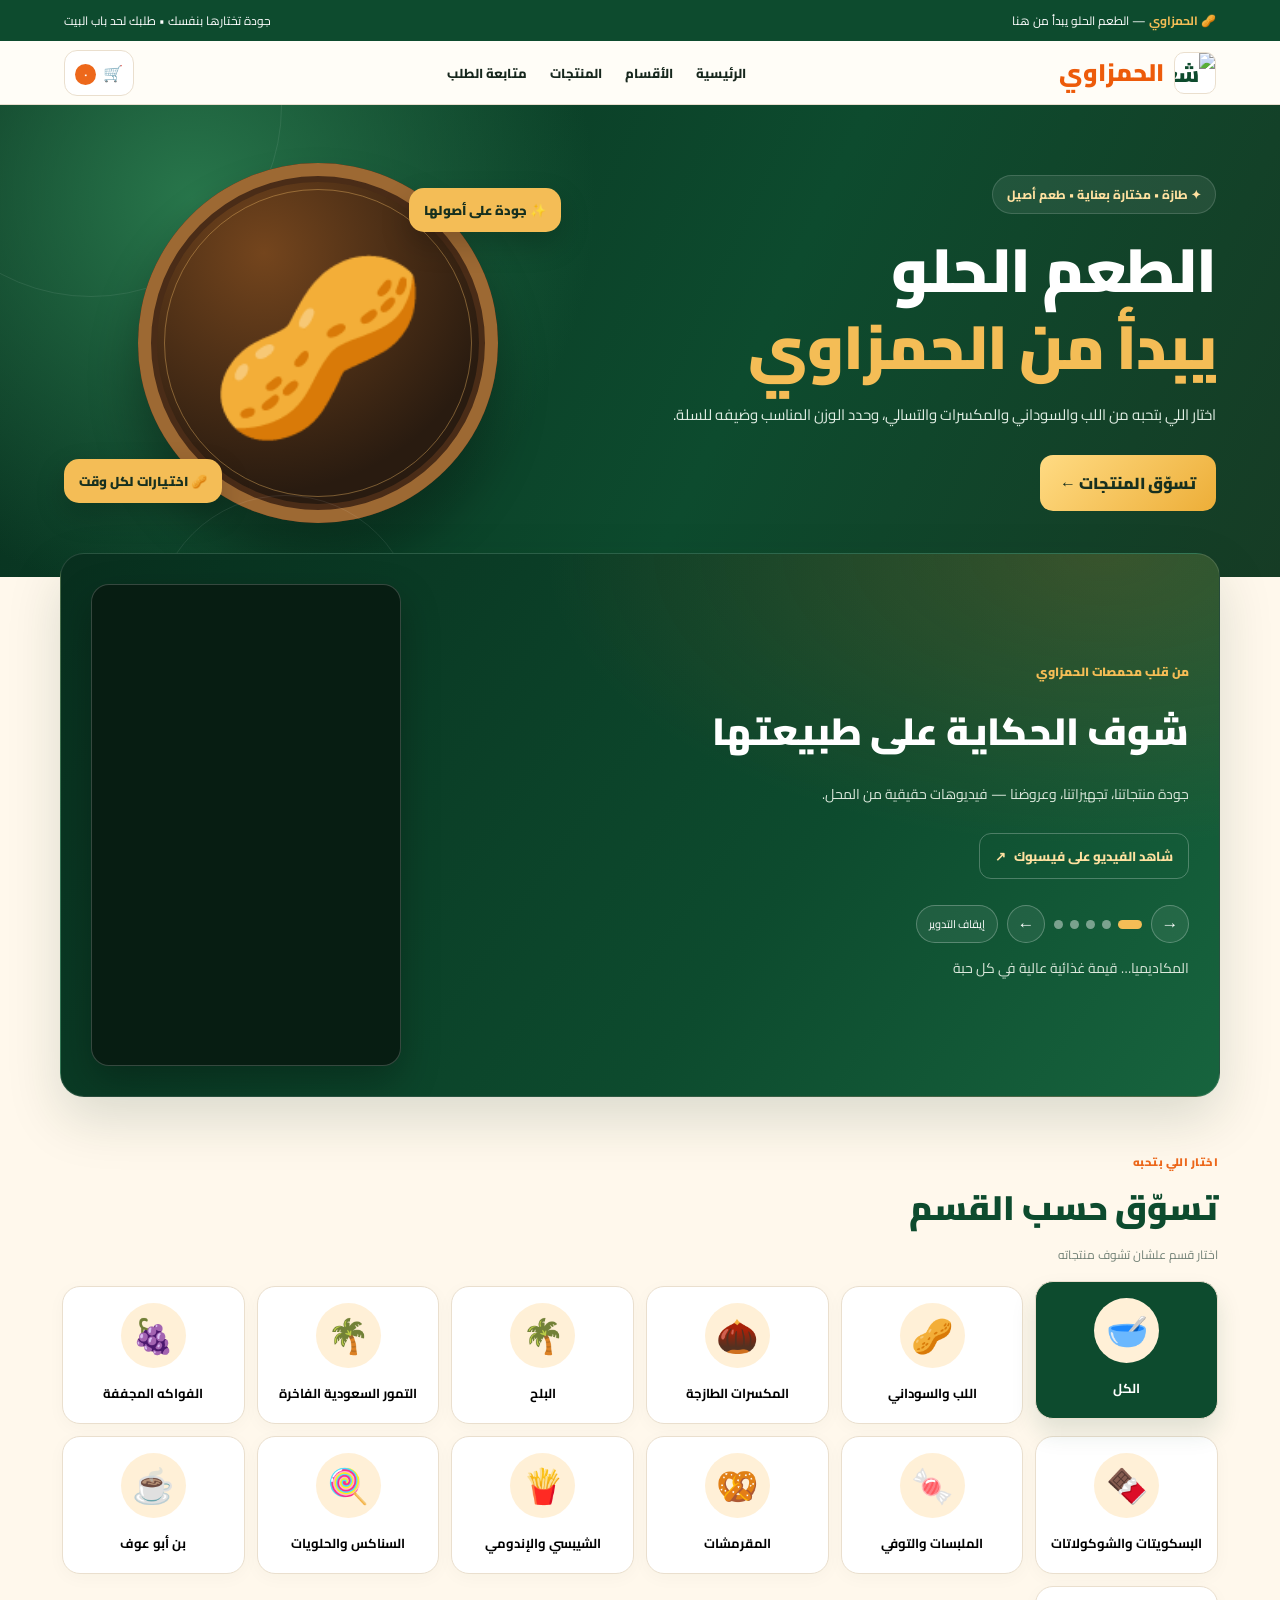
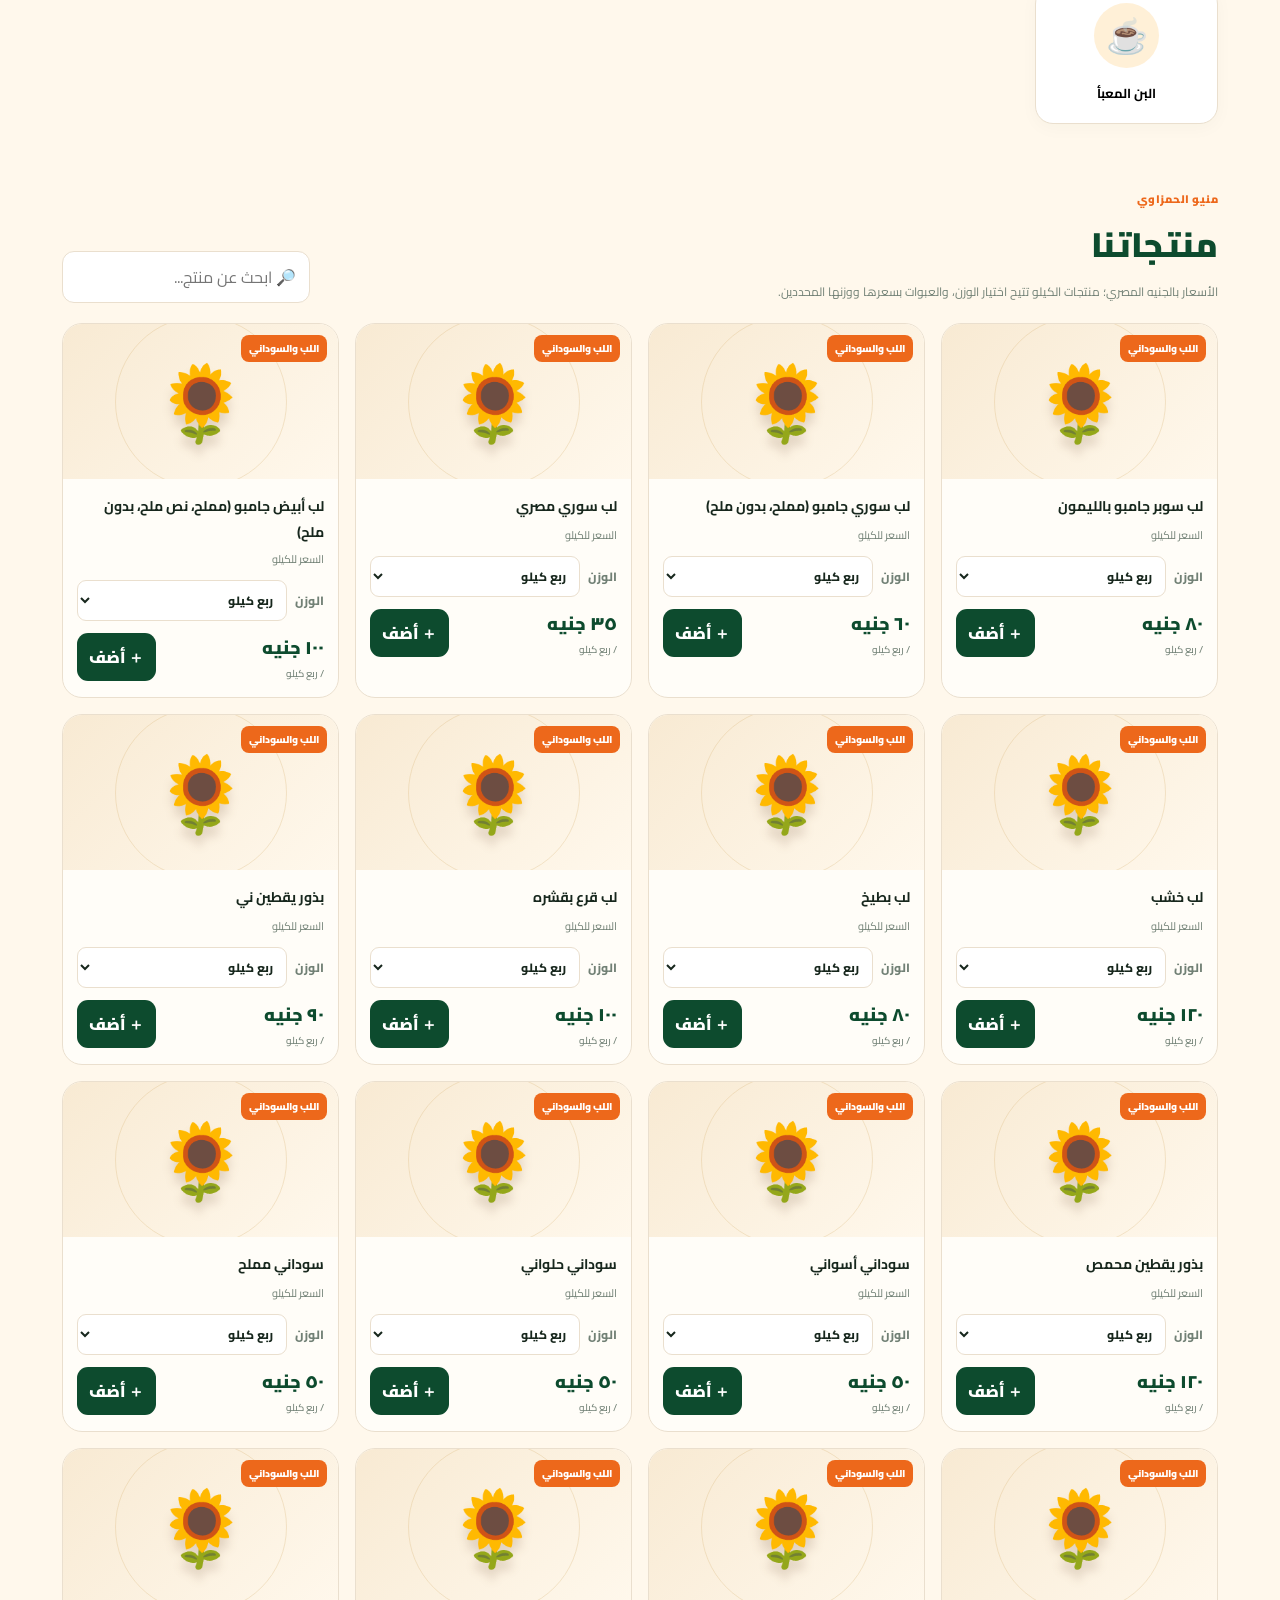
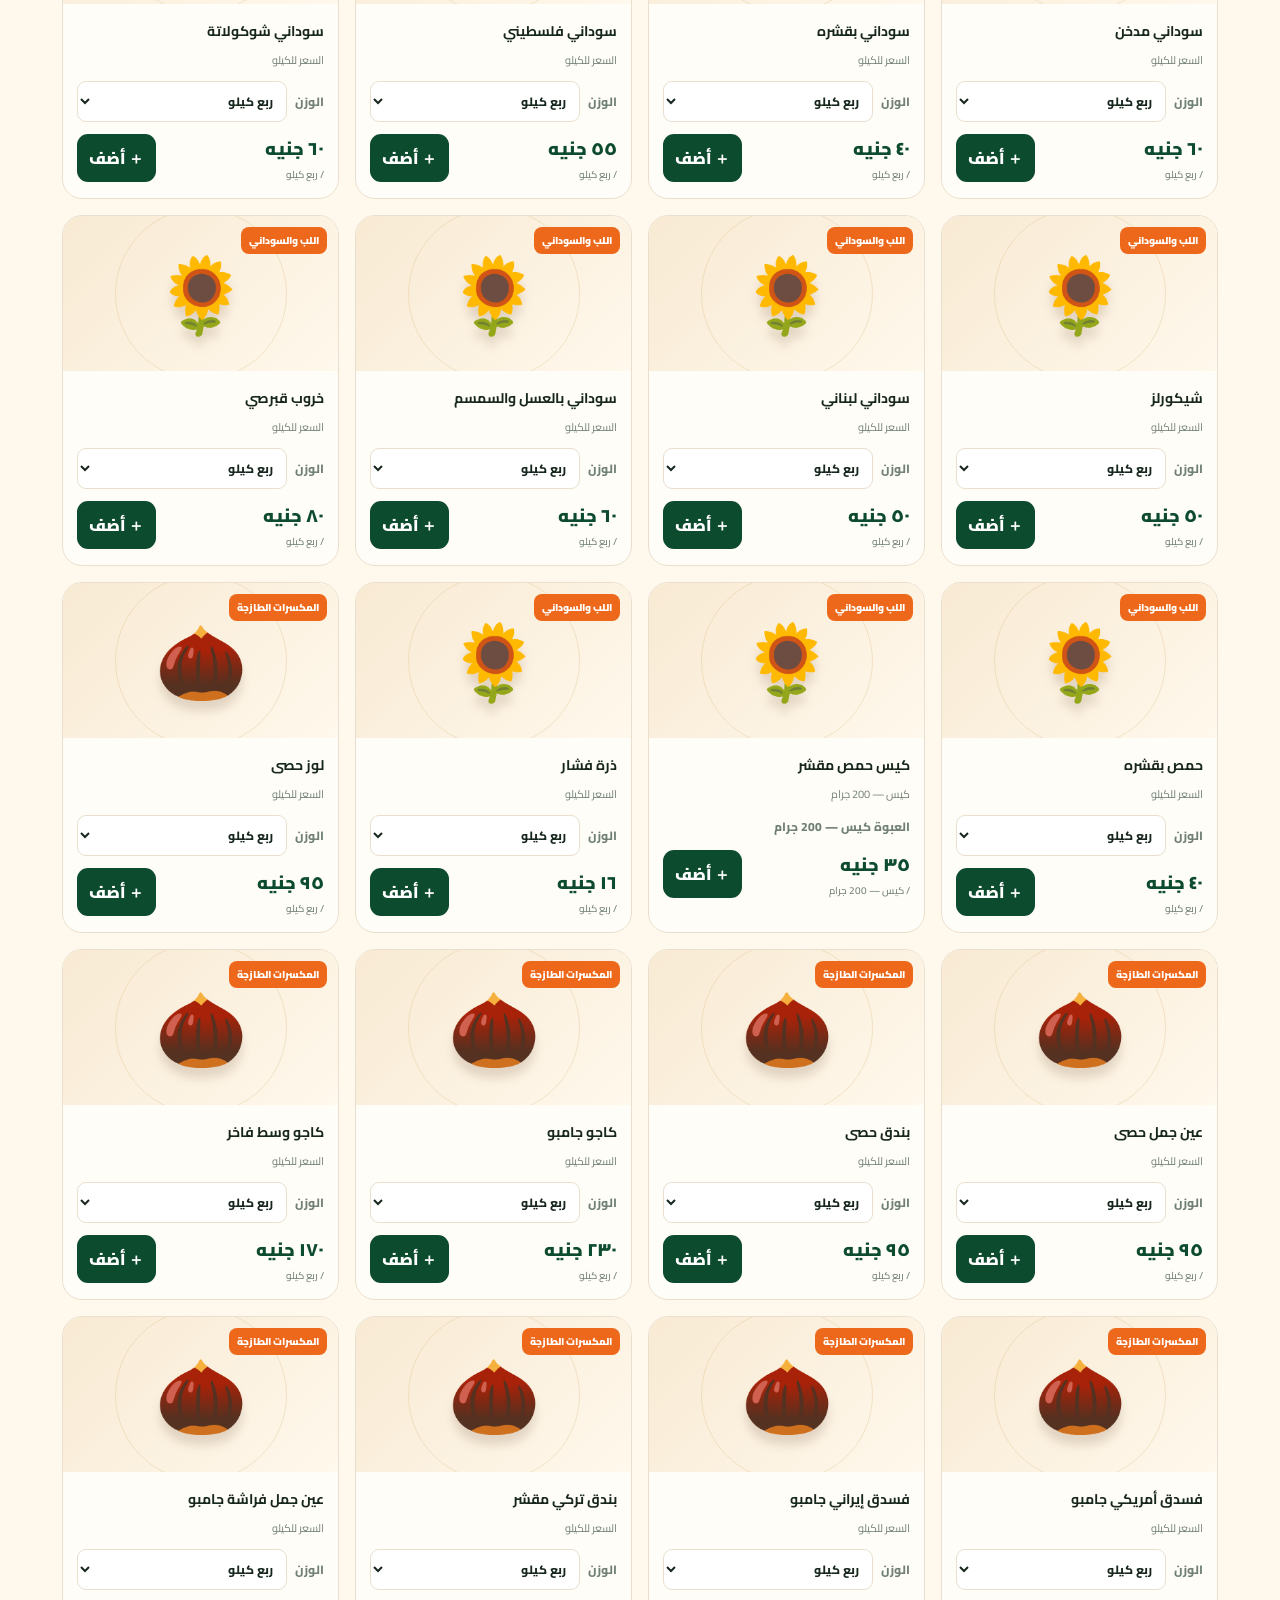
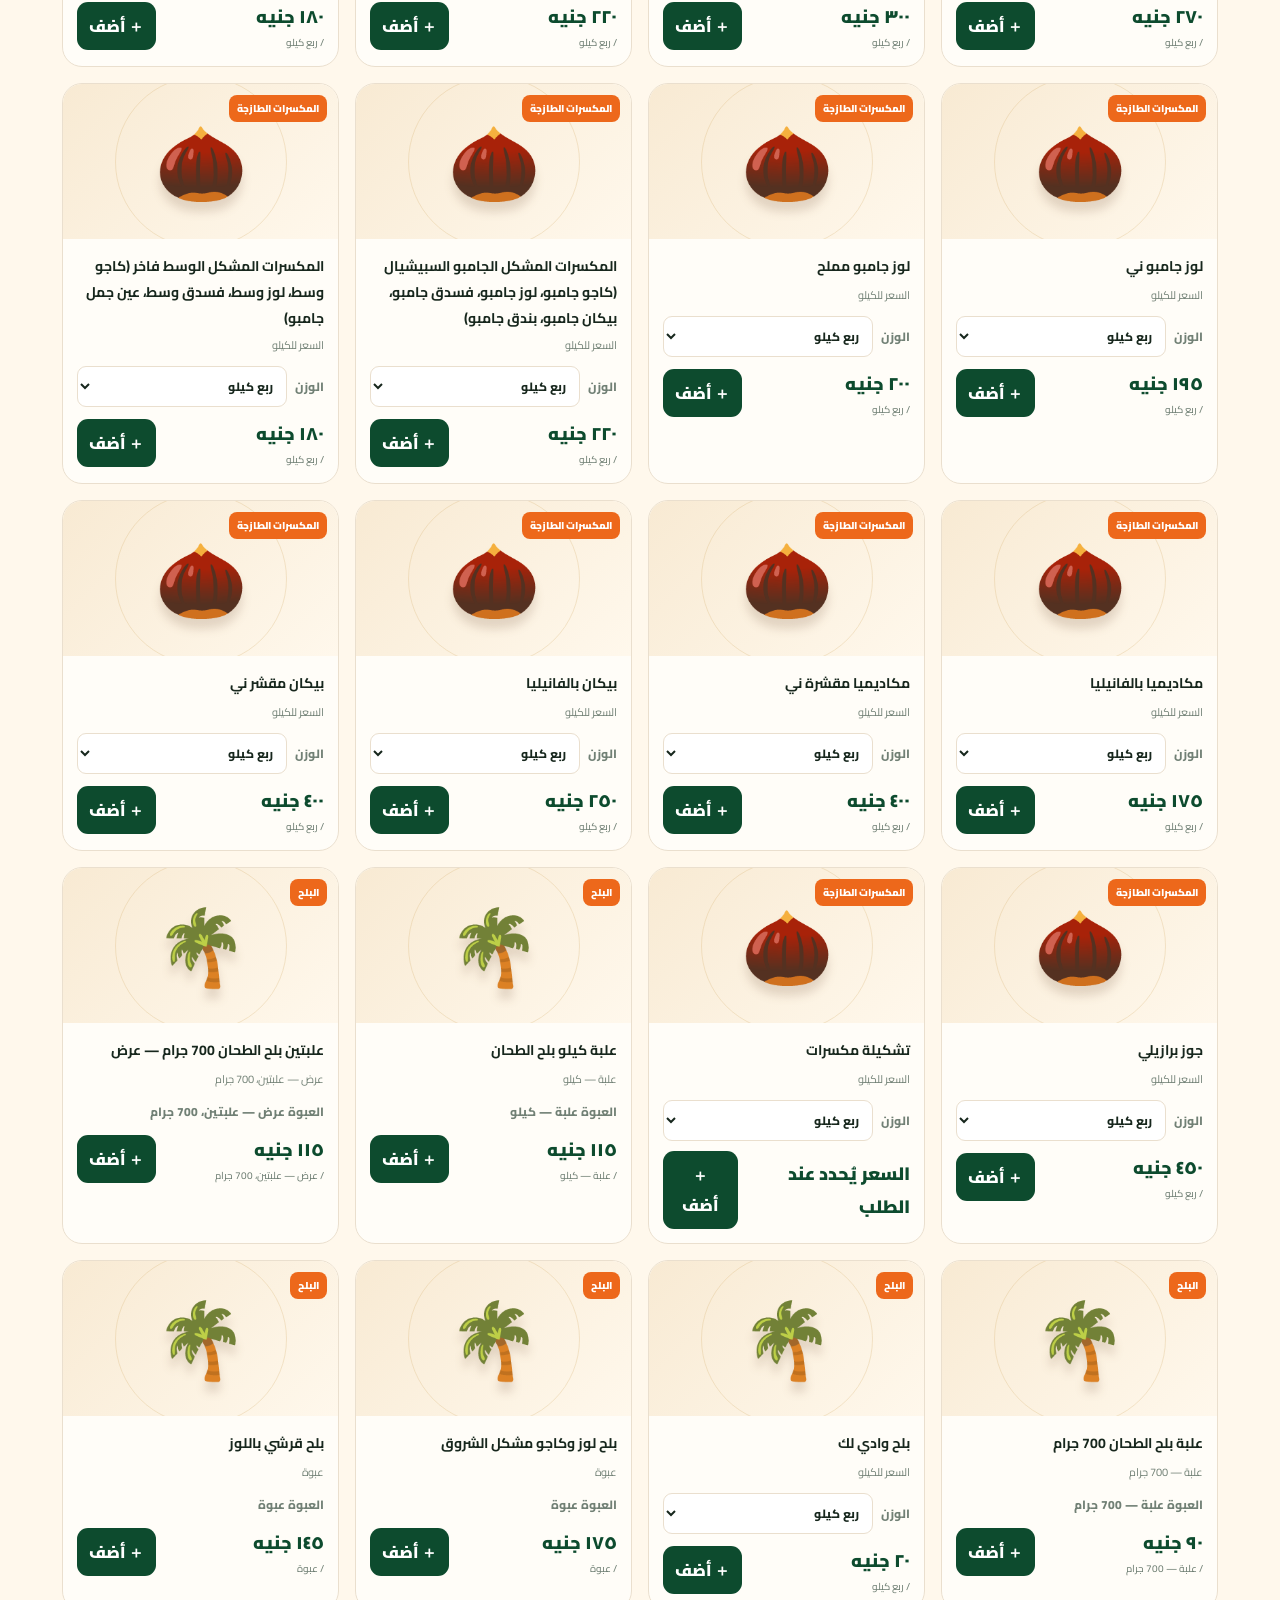
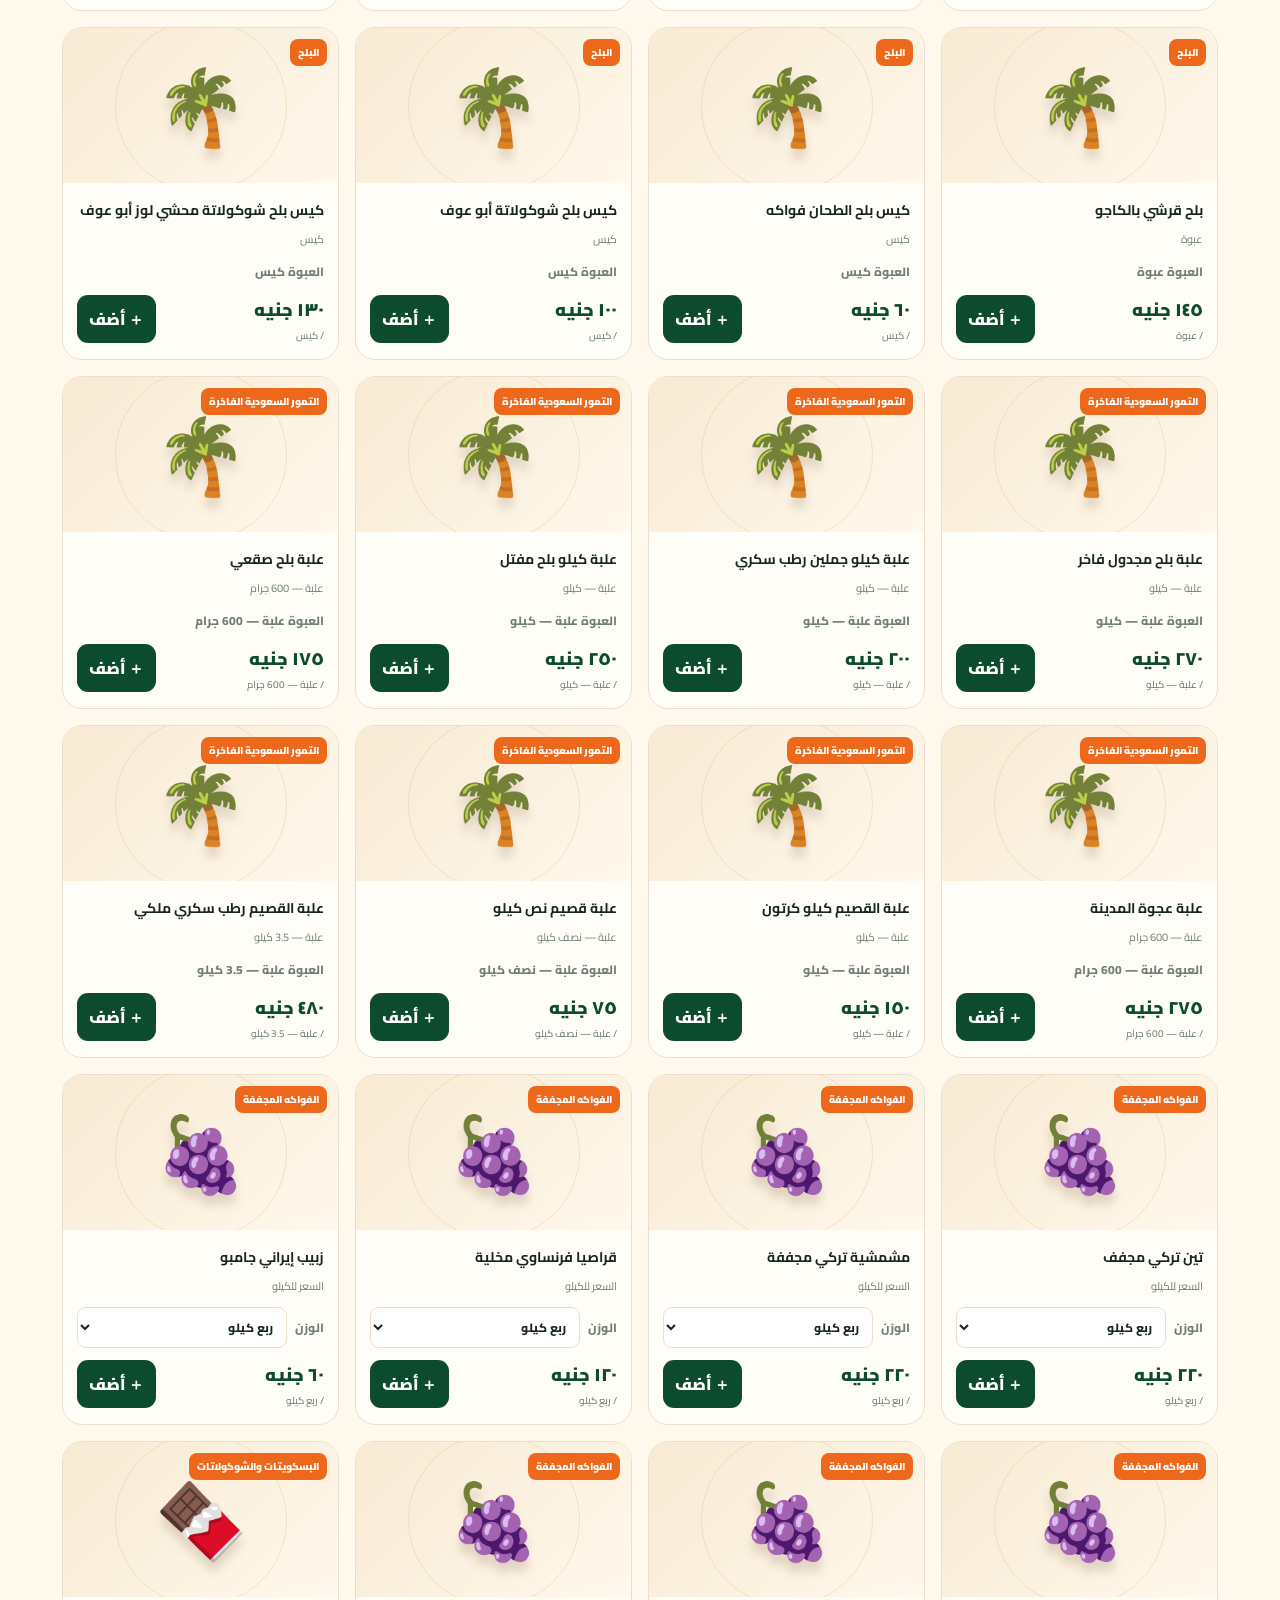
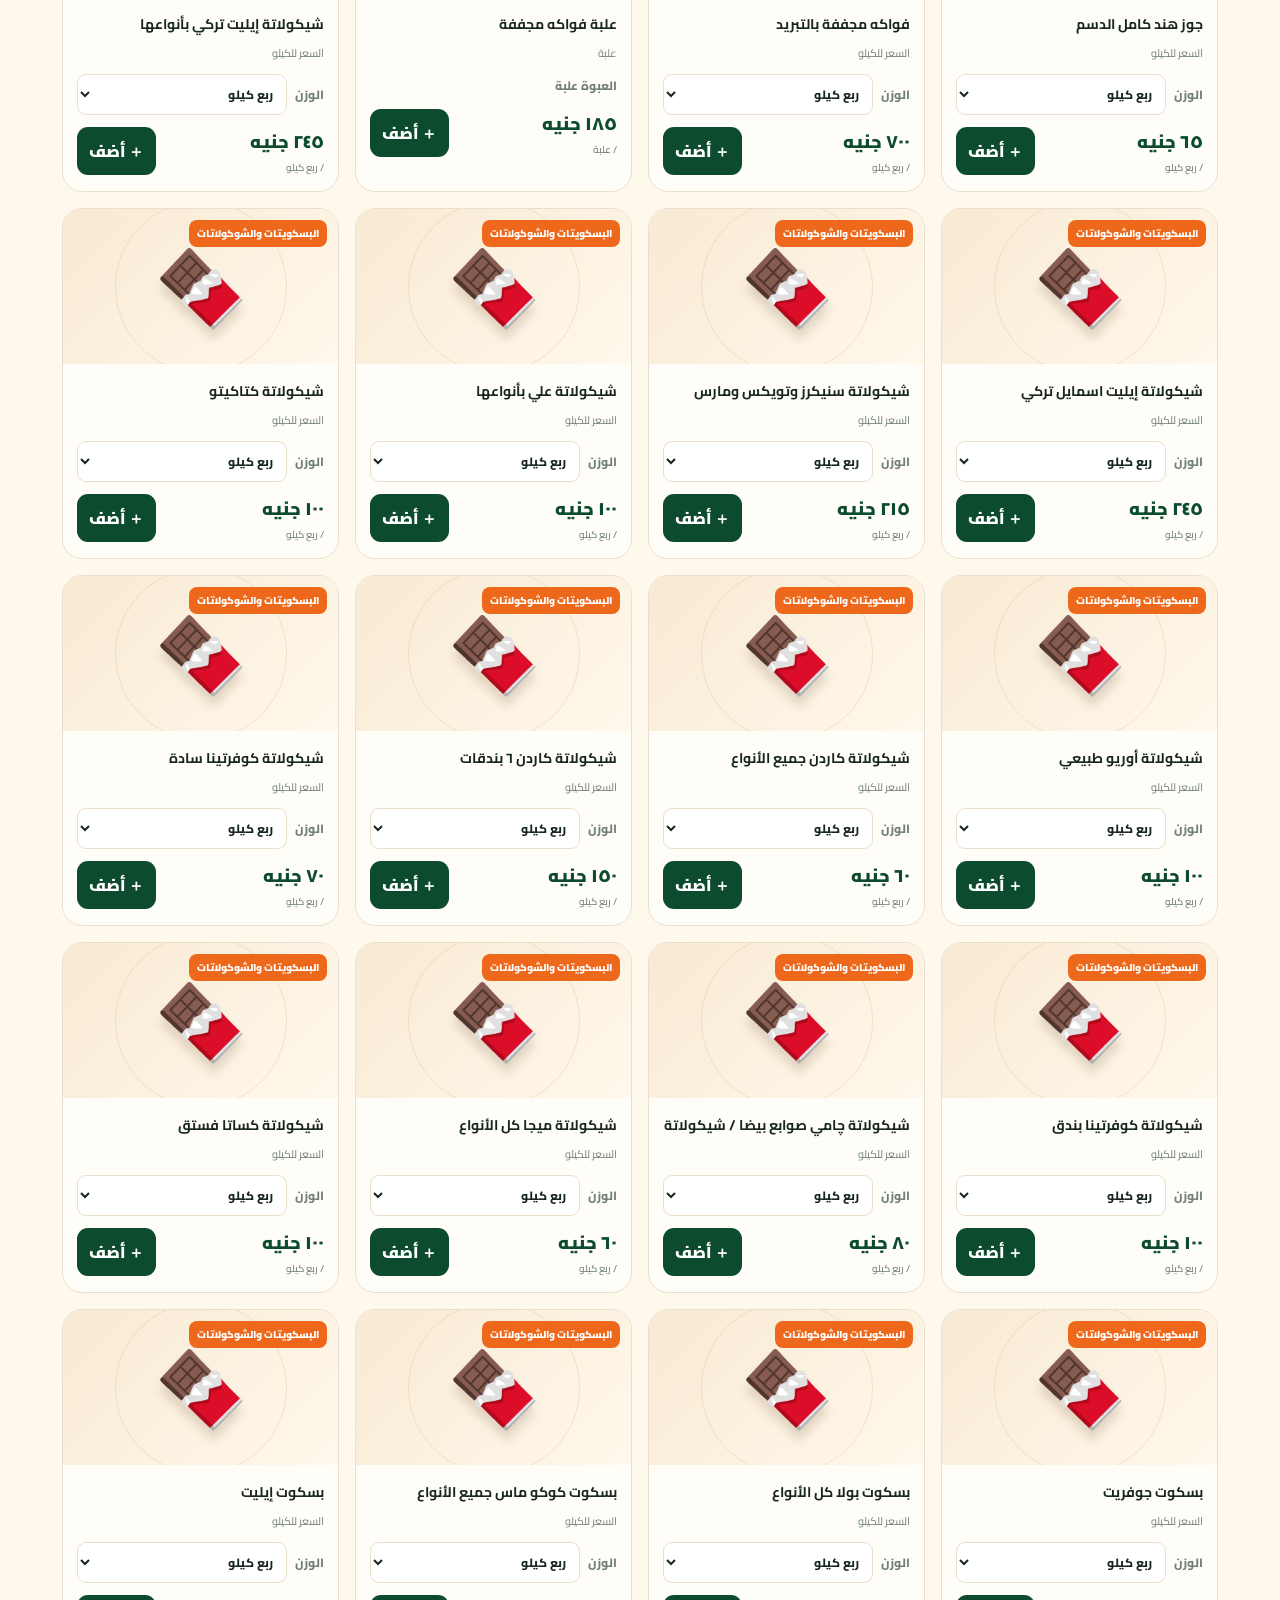
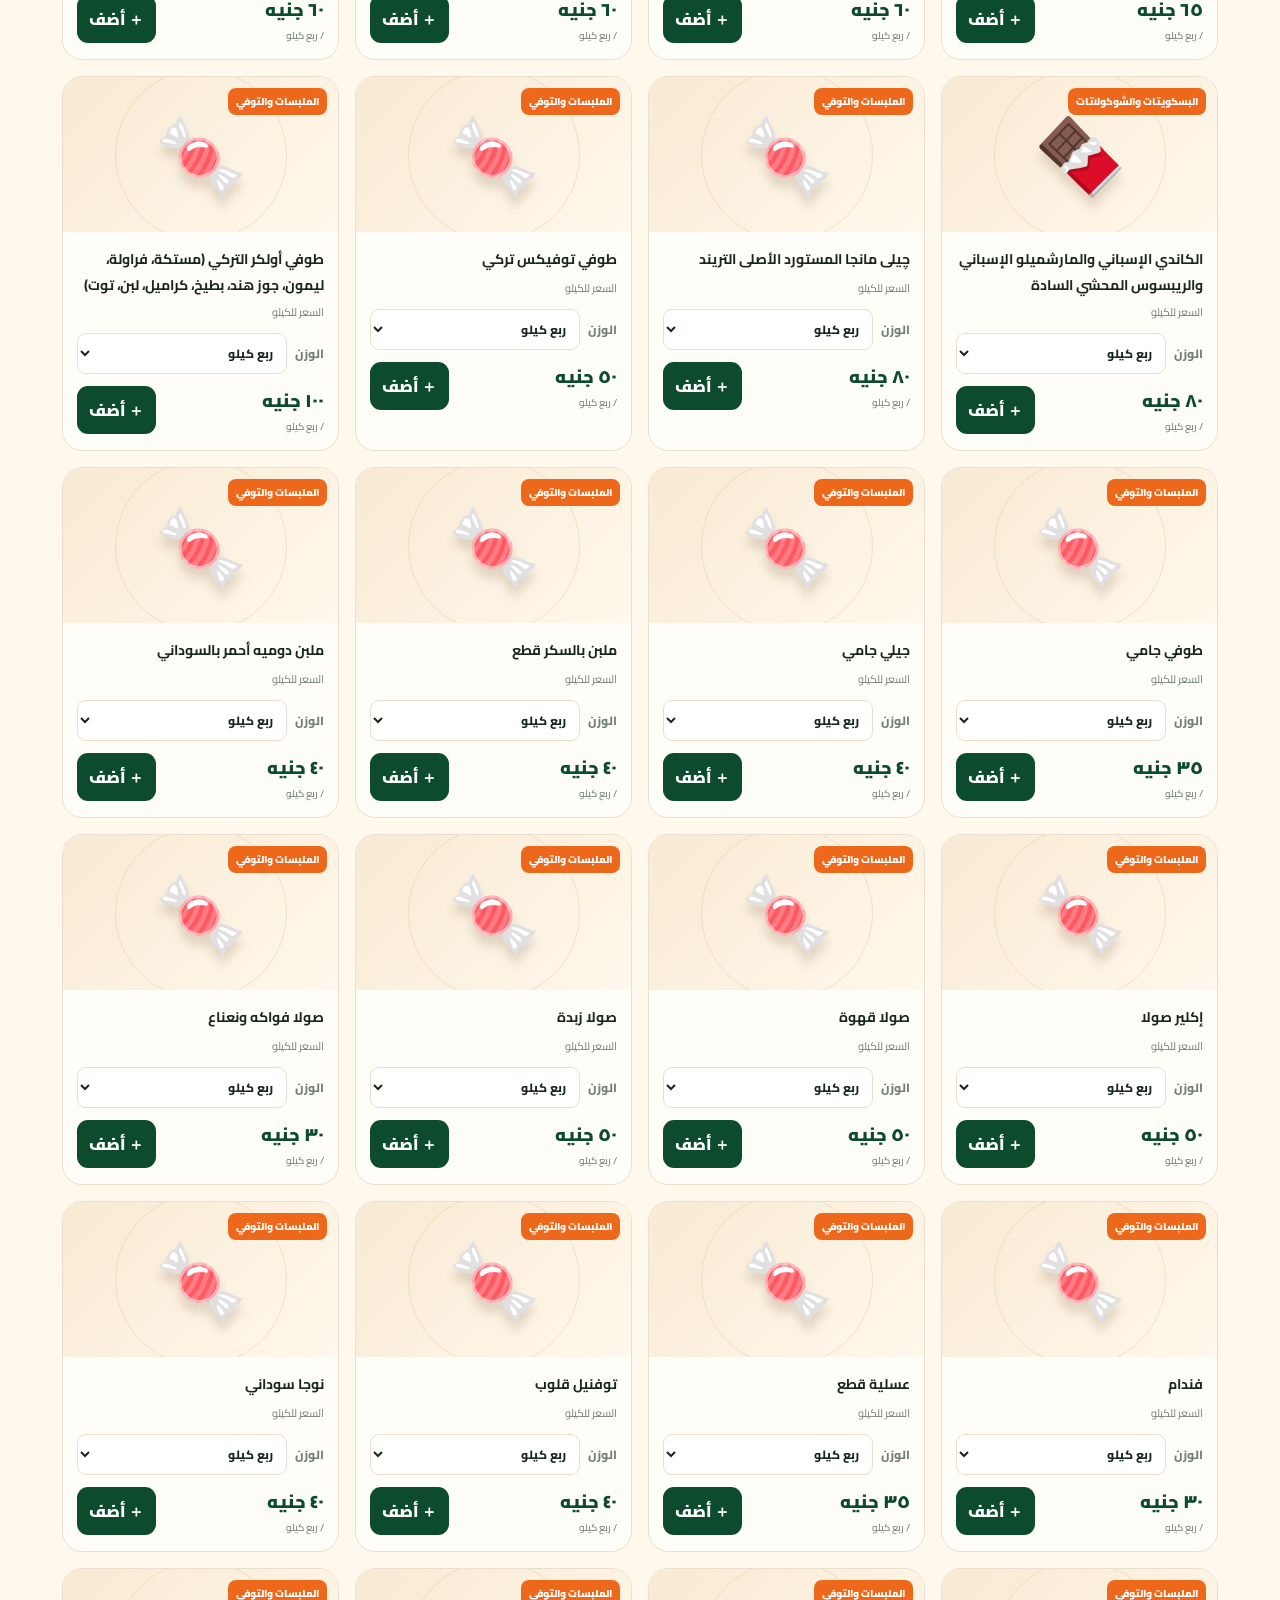
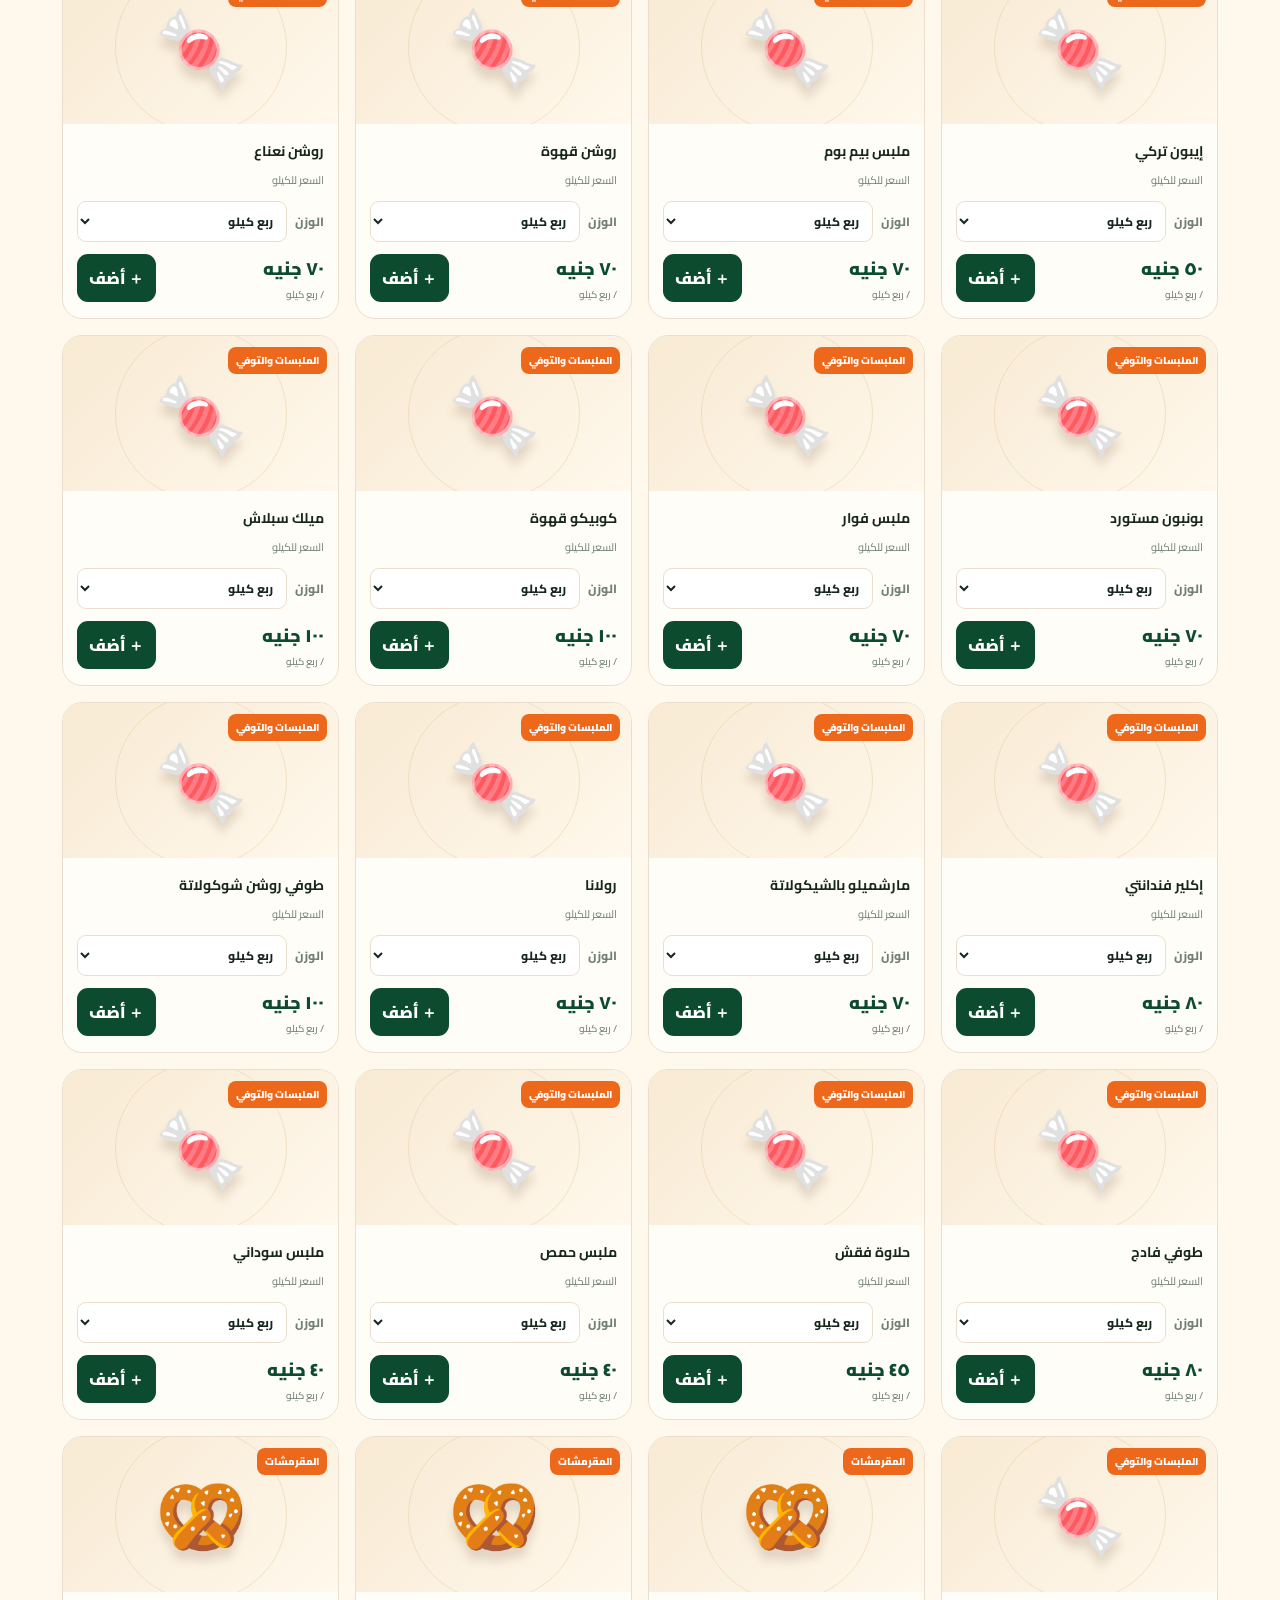
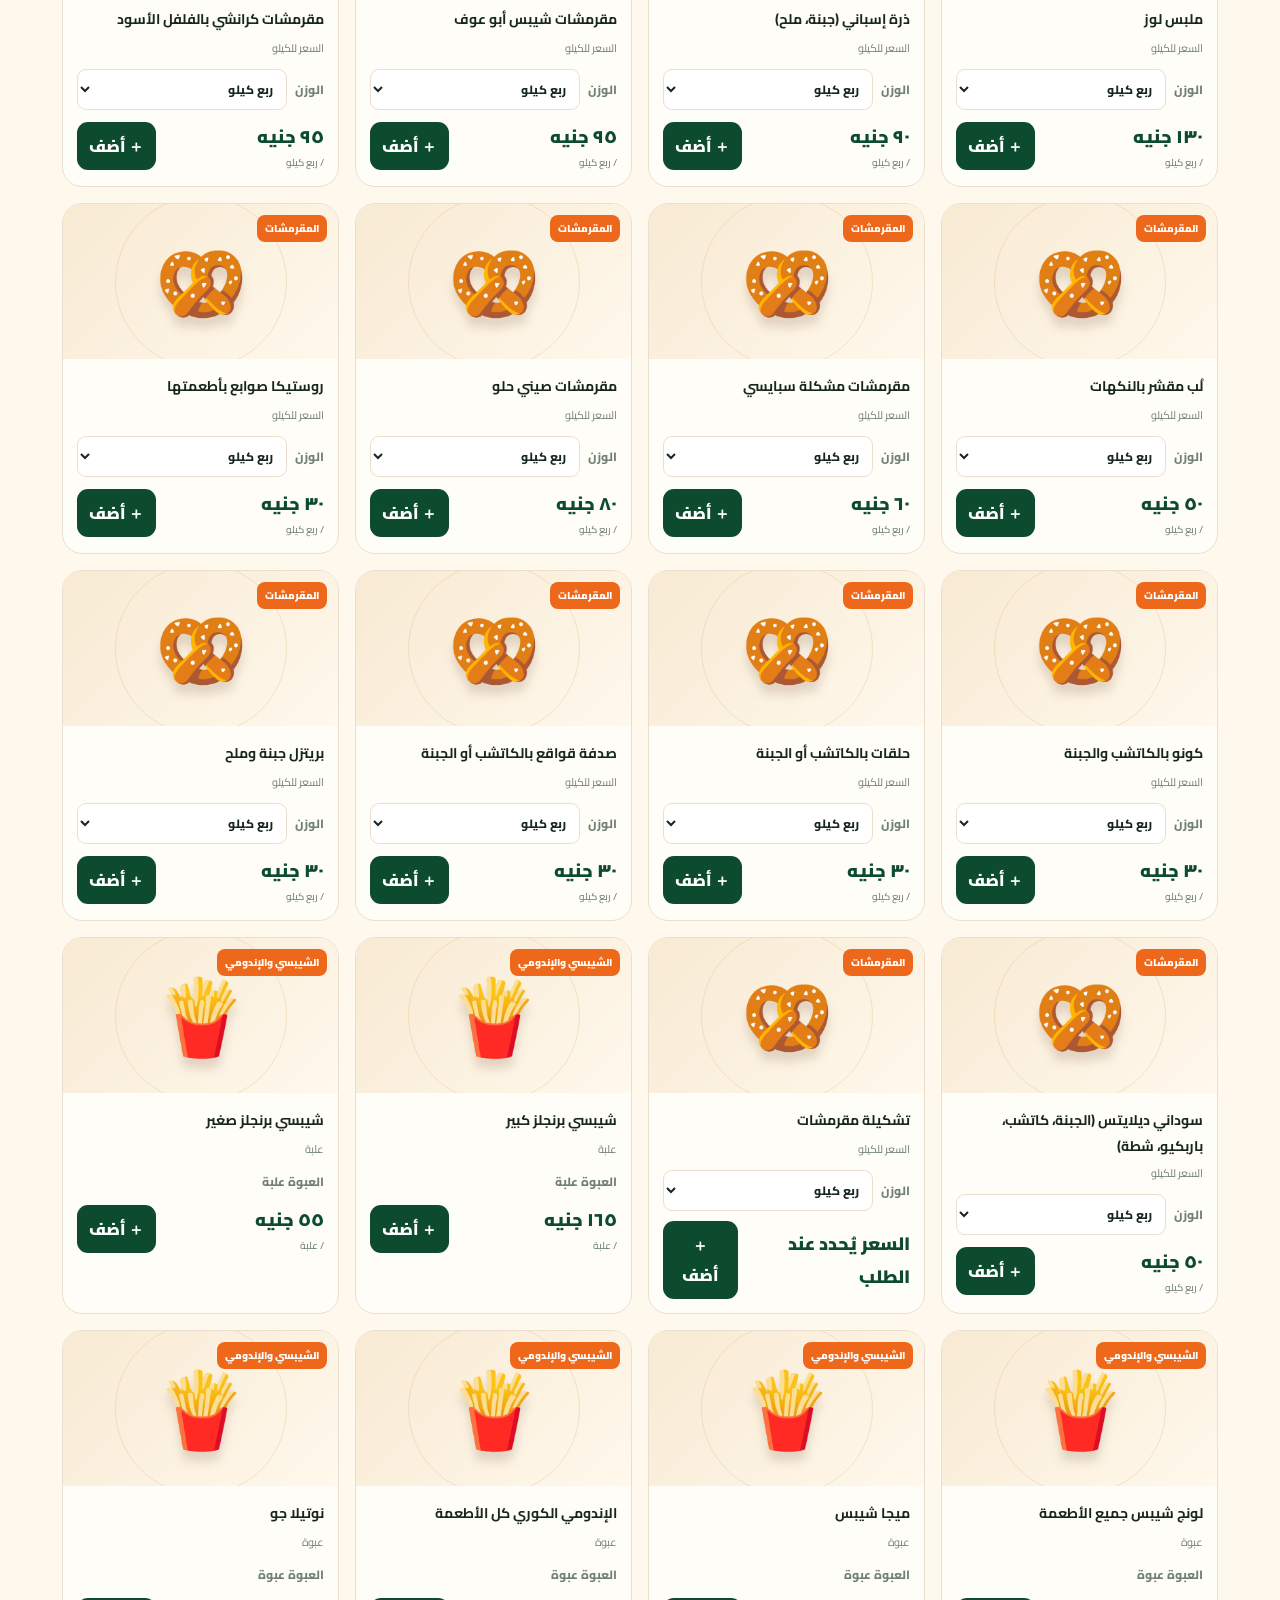
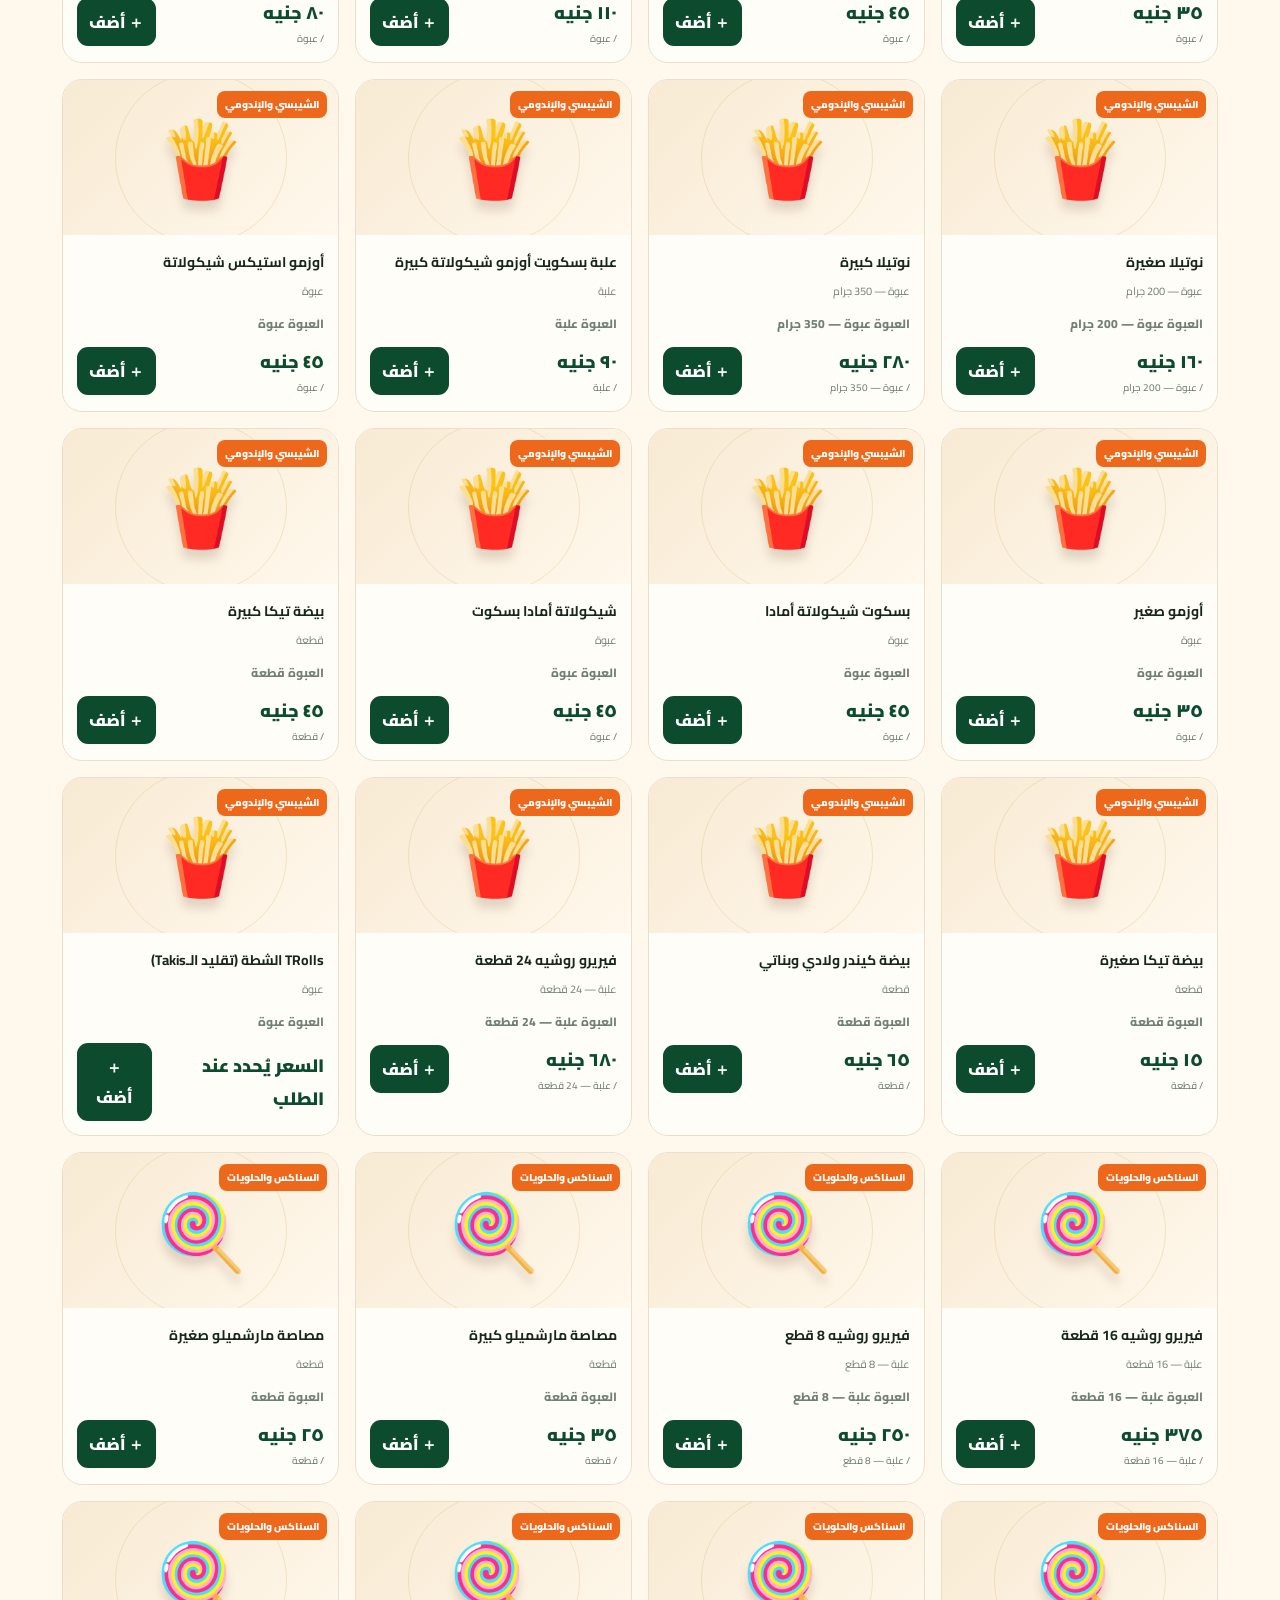
==== commit ae5fd414: "Add files via upload" ====
--- a/index.html
+++ b/index.html
@@ -4,8 +4,8 @@
 <meta charset="utf-8">
 <meta name="viewport" content="width=device-width, initial-scale=1">
 <meta name="theme-color" content="#0c4b2e">
-<meta name="description" content="تسوّق اللب والسوداني والمكسرات والتسالي من الحمزاوي، وأضف طلبك للسلة واستخدم كود الخصم.">
-<title>الحمزاوي | لب ومكسرات وتسالي</title>
+<meta name="description" content="تسوّق من منيو الحمزاوي: اللب والمكسرات والبلح والفواكه المجففة والشوكولاتة والتسالي والبن، وأضف طلبك للسلة.">
+<title>الحمزاوي | المنيو</title>
 <link rel="preconnect" href="https://fonts.googleapis.com">
 <link rel="preconnect" href="https://fonts.gstatic.com" crossorigin>
 <link href="https://fonts.googleapis.com/css2?family=Cairo:wght@400;500;600;700;800;900&display=swap" rel="stylesheet">
@@ -23,9 +23,26 @@
  <div class="hero-copy"><span class="eyebrow">✦ طازة • مختارة بعناية • طعم أصيل</span><h1>الطعم الحلو<br><span>يبدأ من الحمزاوي</span></h1><p>اختار اللي بتحبه من اللب والسوداني والمكسرات والتسالي، وحدد الوزن المناسب وضيفه للسلة.</p><div class="hero-buttons"><button class="btn btn-gold" onclick="document.getElementById('products').scrollIntoView({behavior:'smooth'})">تسوّق المنتجات ←</button></div></div>
  <div class="hero-art"><div class="bowl">🥜</div><div class="float-chip chip1">✨ جودة على أصولها</div><div class="float-chip chip2">🥜 اختيارات لكل وقت</div></div>
 </section>
-<div class="benefits"><div class="benefit"><span class="emoji">🌿</span><div><strong>اختيارات متنوعة</strong><small>لب ومكسرات وتسالي لكل الأذواق</small></div></div><div class="benefit"><span class="emoji">⚖️</span><div><strong>أوزان تناسبك</strong><small>اختار الوزن المناسب لكل منتج</small></div></div><div class="benefit"><span class="emoji">📦</span><div><strong>طلب سهل وسريع</strong><small>اختار المنتجات وراجع إجمالي طلبك</small></div></div></div>
+<section class="reels-banner" aria-labelledby="reels-title">
+  <div class="reels-inner">
+    <div class="reels-copy">
+      <span class="reels-eyebrow">من قلب محمصات الحمزاوي</span>
+      <h2 id="reels-title">شوف الحكاية على طبيعتها</h2>
+      <p>جودة منتجاتنا، تجهيزاتنا، وعروضنا — فيديوهات حقيقية من المحل.</p>
+      <a class="reels-facebook-link" id="reels-facebook-link" href="https://www.facebook.com/share/r/1F6oDF7ZvZ/" target="_blank" rel="noopener noreferrer">شاهد الفيديو على فيسبوك <span aria-hidden="true">↗</span></a>
+      <div class="reels-controls">
+        <button class="reels-control" id="reels-previous" type="button" aria-label="الفيديو السابق">→</button>
+        <div class="reels-pagination" id="reels-pagination" role="group" aria-label="اختيار الفيديو"></div>
+        <button class="reels-control" id="reels-next" type="button" aria-label="الفيديو التالي">←</button>
+        <button class="reels-control reels-pause" id="reels-pause" type="button" aria-pressed="false">إيقاف التدوير</button>
+      </div>
+      <p class="reels-caption" id="reels-caption" aria-live="polite"></p>
+    </div>
+    <div class="reels-player" id="reels-player" aria-label="فيديوهات الحمزاوي"></div>
+  </div>
+</section>
 <section class="section" id="categories"><div class="section-head"><div><div class="kicker">اختار اللي بتحبه</div><h2>تسوّق حسب القسم</h2><div class="sub">اختار قسم علشان تشوف منتجاته</div></div></div><div class="categories" id="category-list"></div></section>
-<section class="section" id="products"><div class="section-head"><div><div class="kicker">منيو الحمزاوي</div><h2>منتجاتنا</h2><div class="sub">الأسعار بالجنيه المصري لكل كيلو، إلا لو موضح غير كده</div></div><div class="filters"><input class="search" id="search" placeholder="🔎 ابحث عن منتج..." aria-label="ابحث عن منتج"></div></div><div class="products" id="product-list" aria-live="polite"></div></section>
+<section class="section" id="products"><div class="section-head"><div><div class="kicker">منيو الحمزاوي</div><h2>منتجاتنا</h2><div class="sub">الأسعار بالجنيه المصري؛ منتجات الكيلو تتيح اختيار الوزن، والعبوات بسعرها ووزنها المحددين.</div></div><div class="filters"><input class="search" id="search" placeholder="🔎 ابحث عن منتج..." aria-label="ابحث عن منتج"></div></div><div class="products" id="product-list" aria-live="polite"></div></section>
 <section class="section order-tracking" id="track-order">
   <div class="section-head"><div><div class="kicker">متابعة الطلب</div><h2>حالة طلبك</h2><div class="sub">أدخل رقم الطلب ورقم الهاتف المسجل لمراجعة تحديث الدفع والتنفيذ.</div></div></div>
   <form class="tracking-form" id="tracking-form">
@@ -44,6 +61,12 @@
     <nav class="footer-column" aria-label="روابط سريعة">
       <h2 class="footer-heading">روابط سريعة</h2>
       <div class="footer-links"><a href="#home">الرئيسية</a><a href="#categories">الأقسام</a><a href="#products">المنتجات</a><a href="#track-order">متابعة الطلب</a></div>
+      <h2 class="footer-heading footer-branches-heading">فروعنا</h2>
+      <ul class="footer-branches">
+        <li><a href="https://www.google.com/maps/search/?api=1&amp;query=180+شارع+شبرا+أمام+فرع+We+سانت+تريزا" target="_blank" rel="noopener noreferrer">180 شارع شبرا، أمام فرع We — سانت تريزا</a></li>
+        <li><a href="https://www.google.com/maps/search/?api=1&amp;query=56+شارع+شبرا+محطة+مسره+بجوار+العابد" target="_blank" rel="noopener noreferrer">56 شارع شبرا، محطة مسرة — بجوار العابد</a></li>
+        <li><a href="https://www.google.com/maps/search/?api=1&amp;query=36+أ+شارع+شبرا+بجوار+سينما+دولي" target="_blank" rel="noopener noreferrer">36 أ شارع شبرا — بجوار سينما دوللي</a></li>
+      </ul>
     </nav>
     <div class="footer-column">
       <h2 class="footer-heading">الطلب والدفع</h2>
@@ -51,16 +74,54 @@
     </div>
   </div>
   <details class="photo-credits">
-    <summary>مصادر الصور التوضيحية</summary>
+    <summary>مصادر الصور</summary>
     <ul>
+      <li>صور المنتجات والمنتجات السائبة مقدمة من متجر الحمزاوي عبر مجلد الصور المرفق.</li>
       <li><a href="https://commons.wikimedia.org/wiki/File:9248Cuisine_Foods_Seeds_Snack_Baliuag_Bulacan_14.jpg" target="_blank" rel="noopener">بذور دوار الشمس — Judgefloro، CC0</a></li>
       <li><a href="https://commons.wikimedia.org/wiki/File:Roasted_Peanuts_(2019).jpg" target="_blank" rel="noopener">الفول السوداني — Augustus Binu، CC BY-SA 3.0</a></li>
+      <li><a href="https://commons.wikimedia.org/wiki/File:2023_Ferrero_Rocher_(1).jpg" target="_blank" rel="noopener">عبوة فيريرو روشيه — Jacek Halicki، CC BY-SA 4.0</a></li>
+      <li><a href="https://commons.wikimedia.org/wiki/File:Nutella_ak.jpg" target="_blank" rel="noopener">عبوة نوتيلا — -donald-، CC BY-SA 3.0</a></li>
+      <li><a href="https://commons.wikimedia.org/wiki/File:Pringles_chips.JPG" target="_blank" rel="noopener">رقائق برينجلز — Glane23، CC BY-SA 3.0</a></li>
+      <li><a href="https://commons.wikimedia.org/wiki/File:Honey_roasted_peanuts.JPG" target="_blank" rel="noopener">السوداني المحمص بالعسل — Glane23، CC BY-SA 4.0</a></li>
+      <li><a href="https://commons.wikimedia.org/wiki/File:Peanut_candy_snack.jpg" target="_blank" rel="noopener">حلوى الفول السوداني — ProjectManhattan، CC BY-SA 3.0</a></li>
+      <li><a href="https://commons.wikimedia.org/wiki/File:2024_Sezamki_(2).jpg" target="_blank" rel="noopener">السمسمية — Jacek Halicki، CC BY-SA 4.0</a></li>
+      <li><a href="https://commons.wikimedia.org/wiki/File:Bonbons_fantaisies_de_la_R%C3%A9galade,_Brive_la_Gaillarde,_France,_1.JPG" target="_blank" rel="noopener">تشكيلة الحلوى — Le grand Cricri، CC BY-SA 3.0</a></li>
       <li><a href="https://commons.wikimedia.org/wiki/File:Liat_Portal_for_Foodie_Disorder_-_Mixed_nuts_assortment.jpg" target="_blank" rel="noopener">المكسرات المشكلة — HaJunkiyada، CC BY-SA 4.0</a></li>
       <li><a href="https://commons.wikimedia.org/wiki/File:036_Michalki_Hanka_-_chocolate_candies_in_Poland,_Polish_food.jpg" target="_blank" rel="noopener">حلوى الشوكولاتة — Marek Slusarczyk، CC BY 3.0</a></li>
       <li><a href="https://commons.wikimedia.org/wiki/File:Gummy_candy_in_vampire_shape_(13912244523).jpg" target="_blank" rel="noopener">حلوى الجيلي — Erich Ferdinand، CC BY 2.0</a></li>
       <li><a href="https://commons.wikimedia.org/wiki/File:Candy_6577.jpg" target="_blank" rel="noopener">حلوى مغلفة — PereslavlFoto، CC BY-SA 3.0</a></li>
+      <li><a href="https://commons.wikimedia.org/wiki/File:Dates_in_supermarket.jpg" target="_blank" rel="noopener">البلح — Philip Broughton-Mills، CC BY-SA 4.0</a></li>
+      <li><a href="https://commons.wikimedia.org/wiki/File:Dried_dates_-_1.jpg" target="_blank" rel="noopener">البلح التونسي المجفف — Mauro Cateb، CC BY-SA 4.0</a></li>
+      <li><a href="https://commons.wikimedia.org/wiki/File:Date_Fruits-Duo.jpg" target="_blank" rel="noopener">بلح مجدول وخضراوي — J.P.Lon، CC BY-SA 4.0</a></li>
+      <li><a href="https://commons.wikimedia.org/wiki/File:Sukkary_date.jpg" target="_blank" rel="noopener">بلح سكري — Rushakhalid، CC BY-SA 3.0</a></li>
+      <li><a href="https://commons.wikimedia.org/wiki/File:Dried_fruits_(organic_food).jpg" target="_blank" rel="noopener">الفواكه المجففة — E4024، CC BY-SA 4.0</a></li>
+      <li><a href="https://commons.wikimedia.org/wiki/File:Roasted_coffee_beans.jpg" target="_blank" rel="noopener">حبوب القهوة — MarkSweep، ملكية عامة</a></li>
+      <li><a href="https://commons.wikimedia.org/wiki/File:Popcorn_1.jpg" target="_blank" rel="noopener">الفشار — Gaurav Dhwaj Khadka، CC BY-SA 4.0</a></li>
+      <li><a href="https://commons.wikimedia.org/wiki/File:Potato-Chips.jpg" target="_blank" rel="noopener">رقائق البطاطس — Evan-Amos، ملكية عامة</a></li>
+      <li><a href="https://commons.wikimedia.org/wiki/File:Almond_with_two_kernels.jpg" target="_blank" rel="noopener">اللوز — Ivar Leidus، CC BY-SA 4.0</a></li>
+      <li><a href="https://commons.wikimedia.org/wiki/File:CASHEW_NUTS.jpg" target="_blank" rel="noopener">الكاجو — Ranjithkumar Murugesan، CC0</a></li>
+      <li><a href="https://commons.wikimedia.org/wiki/File:A_Walnut_kernel_up_close.jpg" target="_blank" rel="noopener">عين الجمل — Wikipropro 99، CC BY-SA 4.0</a></li>
+      <li><a href="https://commons.wikimedia.org/wiki/File:Salted_pistachios_photographed_in_West_Bengal,_India,_by_Yogabrata_Chakraborty,_March_7,_2023.jpg" target="_blank" rel="noopener">الفستق — Billjones94، CC BY-SA 4.0</a></li>
+      <li><a href="https://commons.wikimedia.org/wiki/File:Sunflower_seeds._img_005.jpg" target="_blank" rel="noopener">لب دوار الشمس — Dmitry Makeev، CC BY-SA 4.0</a></li>
+      <li><a href="https://commons.wikimedia.org/wiki/File:Pumpkin_Seeds_(matured).jpg" target="_blank" rel="noopener">بذور اليقطين — Salil Kumar Mukherjee، CC BY-SA 4.0</a></li>
+      <li><a href="https://commons.wikimedia.org/wiki/File:Roasted_Chickpea.jpg" target="_blank" rel="noopener">الحمص المحمص — Thamizhpparithi Maari، CC BY-SA 4.0</a></li>
+      <li><a href="https://commons.wikimedia.org/wiki/File:Pecans.jpg" target="_blank" rel="noopener">البيكان — Scott Bauer، ملكية عامة</a></li>
+      <li><a href="https://commons.wikimedia.org/wiki/File:Dried_figs_(2).jpg" target="_blank" rel="noopener">التين المجفف — Fumikas Sagisavas، CC0</a></li>
+      <li><a href="https://commons.wikimedia.org/wiki/File:Anthap_Sun_Dried_Apricot.jpg" target="_blank" rel="noopener">المشمش المجفف — LondonFoodEditor، CC0</a></li>
+      <li><a href="https://commons.wikimedia.org/wiki/File:Raisins_01.jpg" target="_blank" rel="noopener">الزبيب — Paweł Kuźniar، CC BY-SA 3.0</a></li>
+      <li><a href="https://commons.wikimedia.org/wiki/File:Shop_with_traditional_Turkish_sweets_02.jpg" target="_blank" rel="noopener">الملبن والحلوى التركية — Helen Owl، CC BY-SA 4.0</a></li>
+      <li><a href="https://commons.wikimedia.org/wiki/File:Chikalicious_coconut_marshmallow,_2009.jpg" target="_blank" rel="noopener">المارشميلو — young، CC BY-SA 2.0</a></li>
+      <li><a href="https://commons.wikimedia.org/wiki/File:Toffee-Peanuts.jpg" target="_blank" rel="noopener">الفول السوداني المغطى بالتوفي — Evan-Amos، ملكية عامة</a></li>
+      <li><a href="https://commons.wikimedia.org/wiki/File:Illuminated_wooden_shelf_with_many_glass_jars_containing_cookies_for_sale_in_Tokyo.jpg" target="_blank" rel="noopener">البسكويت — Basile Morin، CC BY-SA 4.0</a></li>
+      <li><a href="https://commons.wikimedia.org/wiki/File:Hazelnuts_(16759909450).jpg" target="_blank" rel="noopener">البندق — sunny mama، CC BY-SA 2.0</a></li>
+      <li><a href="https://commons.wikimedia.org/wiki/File:Macadamia_nuts.jpg" target="_blank" rel="noopener">المكاديميا — စာကလေး SarKaLay، CC0</a></li>
+      <li><a href="https://commons.wikimedia.org/wiki/File:Bertholletia_excelsa_seeds_closeup.jpg" target="_blank" rel="noopener">جوز البرازيل — רנדום، CC BY-SA 3.0</a></li>
+      <li><a href="https://commons.wikimedia.org/wiki/File:Grated_Coconut_-_Howrah_2013-10-18_3541.JPG" target="_blank" rel="noopener">جوز الهند المبشور — Biswarup Ganguly، CC BY 3.0</a></li>
+      <li><a href="https://commons.wikimedia.org/wiki/File:Carob_pods_(54942451507).jpg" target="_blank" rel="noopener">الخروب — Mike Finn، CC BY 4.0</a></li>
+      <li><a href="https://commons.wikimedia.org/wiki/File:Multi-flavor_vegetable_instant_noodles.jpg" target="_blank" rel="noopener">النودلز سريعة التحضير — Fumikas Sagisavas، CC0</a></li>
+      <li><a href="https://commons.wikimedia.org/wiki/File:Roasted_watermelon_seeds_2.jpg" target="_blank" rel="noopener">لب البطيخ المحمص — Mx. Granger، CC0</a></li>
     </ul>
-    <p>الصور أمثلة توضيحية وقد تختلف عن شكل المنتج الفعلي.</p>
+    <p>تُستخدم صور المتجر للمنتجات المطابقة لها، وتبقى الصور التوضيحية للأصناف التي لا تظهر في مجلد الصور. قد تختلف العبوات أو النكهات المتاحة عن الصورة.</p>
   </details>
   <div class="copyright"><span>© 2026 الحمزاوي — جميع الحقوق محفوظة</span><span>تصميم متجاوب للموبايل والكمبيوتر</span></div>
 </footer>
@@ -75,7 +136,7 @@
         <button id="apply-coupon" type="button">تطبيق</button>
         <button id="remove-coupon" type="button" hidden>إزالة</button>
       </div>
-      <small class="coupon-hint">استخدم SAVE50 لخصم 50 جنيهًا.</small>
+      <small class="coupon-hint">أدخل كود خصم ساريًا من المتجر.</small>
       <div id="coupon-status" class="coupon-status" role="status" aria-live="polite"></div>
     </section>
     <div class="totals">
@@ -96,19 +157,22 @@
         <div class="points-balance-row"><span>الرصيد</span><strong id="points-balance">أدخل رقم الهاتف</strong></div>
         <div class="points-balance-row"><span>المتاح للاستخدام</span><strong id="points-use-limit">—</strong></div>
         <div class="field points-use-field"><label for="use-points">استخدم من رصيدك</label><input id="use-points" type="number" min="0" step="1" value="0" aria-describedby="points-use-limit"></div>
+        <small class="location-hint">الرصيد مرتبط برقم الهاتف دون رمز تحقق؛ استخدم رقمك فقط.</small>
       </section>
       <div class="form-grid order-address-fields">
         <div class="field full"><label for="address">عنوان التوصيل</label><textarea id="address" required autocomplete="street-address" aria-autocomplete="list" aria-controls="address-results" aria-expanded="false" placeholder="اكتب المنطقة والشارع والعنوان بالتفصيل"></textarea><div class="address-results" id="address-results" role="listbox" aria-label="اقتراحات الشوارع" hidden></div><button class="btn btn-gold location-button" id="search-address" type="button">🔎 ابحث عن العنوان واحسب التوصيل</button><small class="location-hint" id="location-status" role="status" aria-live="polite">اكتب اسم الشارع لعرض الاقتراحات، أو ابحث عن العنوان كاملًا.</small><small class="location-hint">بيانات العناوين والطرق © <a href="https://www.openstreetmap.org/copyright" target="_blank" rel="noopener">OpenStreetMap contributors</a>.</small></div>
-        <div class="field full"><label for="payment">طريقة الدفع</label><select id="payment"><option value="cash">الدفع عند الاستلام</option><option value="wallet">محفظة إلكترونية</option><option value="instapay">InstaPay</option></select></div>
+        <div class="field full"><label for="payment">طريقة الدفع</label><select id="payment"><option value="cash">الدفع عند الاستلام</option><option value="wallet">محفظة إلكترونية</option><option value="instapay">InstaPay</option><option value="kashier">بطاقة بنكية (Visa / Mastercard عبر Kashier)</option></select></div>
+        <div class="field full" id="kashier-customer-email-field" hidden><label for="kashier-customer-email">البريد الإلكتروني للدفع</label><input id="kashier-customer-email" type="email" autocomplete="email" maxlength="254" placeholder="name@example.com"><small>مطلوب لإتمام الدفع الآمن عبر Kashier.</small></div>
         <section class="digital-payment field full" id="digital-payment" hidden aria-live="polite">
           <div class="payment-details" id="payment-details"></div>
-          <div class="field">
+          <div class="field" id="manual-receipt-field">
             <label for="payment-receipt">صورة التحويل (مطلوبة لتأكيد الطلب)</label>
             <input id="payment-receipt" type="file" accept="image/*">
             <small>ارفع صورة واضحة للإيصال. سيظل الطلب بانتظار مراجعة الدفع.</small>
           </div>
           <img id="receipt-preview" class="receipt-preview" alt="معاينة صورة التحويل" hidden>
-          <small class="payment-demo-note">يرجى التأكد من بيانات المستلم. سيظل الطلب بانتظار مراجعة الإيصال يدويًا؛ إرفاق الصورة لا يؤكد وصول التحويل، ولا يتحدّث الرصيد قبل تأكيد الدفع.</small>
+          <small class="payment-demo-note" id="manual-payment-note">يرجى التأكد من بيانات المستلم. سيظل الطلب بانتظار مراجعة الإيصال يدويًا؛ إرفاق الصورة لا يؤكد وصول التحويل، ولا يتحدّث الرصيد قبل تأكيد الدفع.</small>
+          <small class="payment-demo-note" id="kashier-payment-note" hidden>سيتم تحويلك إلى صفحة Kashier الآمنة للدفع بالجنيه المصري. لا تدخل بيانات البطاقة إلا في صفحة Kashier.</small>
         </section>
         <div class="field full"><label for="notes">ملاحظات الطلب (اختياري)</label><textarea id="notes" placeholder="أي تفاصيل إضافية للطلب"></textarea></div>
       </div>
@@ -119,6 +183,7 @@
   <div class="cart-drawer-footer"><button class="btn submit" type="submit" form="order-form">تأكيد الطلب</button></div>
 </dialog>
 <div class="toast" id="toast" role="status" aria-live="polite"></div>
+<script src="product-catalog.js"></script>
 <script>
 const SUPABASE_URL='https://odwmymujroxztatmkxav.supabase.co';
 const SUPABASE_PUBLISHABLE_KEY='sb_publishable_BtiZVBJ6puj_gOddR-Adsg_Xqr3Kxox';
@@ -126,58 +191,86 @@
 if(!supabaseClient)console.error('تعذر تحميل Supabase؛ تحقق من الاتصال بالإنترنت وحمّل مكتبة Supabase.');
 const storeLocation={latitude:30.090443553527688,longitude:31.244964876722705},deliveryRatePerKm=8;
 const addressSearchUrl='https://nominatim.openstreetmap.org/search',routeServiceUrl='https://router.project-osrm.org/route/v1/driving';
-const products=[
-{id:1,name:'لب أبيض',price:280,cat:'لب والسوداني',icon:'🌻',image:'seeds-snack.jpg',desc:'لب أبيض مختار'},
-{id:2,name:'لب سوري بالليمون',price:240,cat:'لب والسوداني',icon:'🌻',image:'seeds-snack.jpg',desc:'لب بطعم الليمون'},
-{id:3,name:'لب أبيض (جامبو)',price:360,cat:'لب والسوداني',icon:'🌻',image:'seeds-snack.jpg',desc:'حجم كبير ومقرمش'},
-{id:4,name:'سوداني محمص',price:200,cat:'لب والسوداني',icon:'🥜',image:'roasted-peanuts.jpg',desc:'سوداني محمص طازج'},
-{id:5,name:'سوداني بالعسل',price:200,cat:'لب والسوداني',icon:'🥜',image:'roasted-peanuts.jpg',desc:'تحلية لذيذة ومقرمشة'},
-{id:6,name:'سوداني بقشره مملح',price:160,cat:'لب والسوداني',icon:'🥜',image:'roasted-peanuts.jpg',desc:'تسالي بطعم أصيل'},
-{id:7,name:'فستق جامبو محمص',price:820,cat:'المكسرات',icon:'🥜',image:'mixed-nuts.jpg',desc:'فستق محمص ومميز'},
-{id:8,name:'بندق فاخر حصى',price:380,cat:'المكسرات',icon:'🌰',image:'mixed-nuts.jpg',desc:'بندق فاخر'},
-{id:9,name:'عين جمل فاخر حصى',price:280,cat:'المكسرات',icon:'🌰',image:'mixed-nuts.jpg',desc:'عين جمل مختار'},
-{id:10,name:'كاجو محمص وسط',price:680,cat:'المكسرات',icon:'🥜',image:'mixed-nuts.jpg',desc:'كاجو بطعم غني'},
-{id:11,name:'لوز أمريكي',price:840,cat:'المكسرات',icon:'🌰',image:'mixed-nuts.jpg',desc:'لوز مقرمش'},
-{id:12,name:'مكسرات مشكلة',price:800,cat:'المكسرات',icon:'🥣',image:'mixed-nuts.jpg',desc:'تشكيلة من المكسرات'},
-{id:13,name:'توفيكس تركي',price:160,cat:'التوفي والملبس',icon:'🍬',image:'candies.jpg',desc:'حلوى توفي تركي'},
-{id:14,name:'ملبس جامي مصري',price:120,cat:'التوفي والملبس',icon:'🍬',image:'candies.jpg',desc:'ملبس بطعم مميز'},
-{id:15,name:'جيلي ميمكس بالسكر',price:240,cat:'التوفي والملبس',icon:'🍭',image:'gummies.jpg',desc:'جيلي ملون بالسكر'},
-{id:16,name:'ملبس كويبي قهوة',price:360,cat:'التوفي والملبس',icon:'🍬',image:'candies.jpg',desc:'ملبس بطعم القهوة'},
-{id:17,name:'شوكولاتة كوفرتينا سادة',price:280,cat:'الشوكولاتة',icon:'🍫',image:'chocolates.jpg',desc:'شوكولاتة كوفرتينا'},
-{id:18,name:'شوكولاتة جامي',price:240,cat:'الشوكولاتة',icon:'🍫',image:'chocolates.jpg',desc:'شوكولاتة بطعم غني'},
-{id:19,name:'شيكولاتة بندق ولوز',price:380,cat:'الشوكولاتة',icon:'🍫',image:'chocolates.jpg',desc:'بندق ولوز بالشوكولاتة'},
-{id:20,name:'بسكويت شيكولاتة',price:220,cat:'الشوكولاتة',icon:'🍪',image:'chocolates.jpg',desc:'بسكويت بطعم الشوكولاتة'},
-{id:21,name:'فاندم فواكه',price:120,cat:'التوفي والملبس',icon:'🍬',image:'candies.jpg',desc:'حلوى فواكه'},
-{id:22,name:'روبيس مشي أسباني',price:320,cat:'الكاندي',icon:'🍭',image:'gummies.jpg',desc:'كاندي بنكهات متنوعة'},
-{id:23,name:'مارشميلو أسباني',price:320,cat:'الكاندي',icon:'🍡',image:'candies.jpg',desc:'مارشميلو طري'},
-{id:24,name:'كونو بايتس بالشوكولاتة',price:200,cat:'الكاندي',icon:'🍫',image:'chocolates.jpg',desc:'لقيمات بالشوكولاتة'}
-];
-const cats=[{name:'الكل',icon:'🥣'},{name:'لب والسوداني',icon:'🥜'},{name:'المكسرات',icon:'🌰'},{name:'التوفي والملبس',icon:'🍬'},{name:'الشوكولاتة',icon:'🍫'},{name:'الكاندي',icon:'🍭'}];
-const weights=[{grams:250,label:'ربع كيلو'},{grams:500,label:'نصف كيلو'},{grams:750,label:'ثلاثة أرباع كيلو'},{grams:1000,label:'كيلو'}];
-const paymentDetails={wallet:{label:'حوّل إلى المحفظة على الرقم:',recipient:'01204671999'},instapay:{label:'حوّل عبر InstaPay إلى:',recipient:'mohamed.mohi1999@instapay',url:'https://ipn.eg/S/mohamed.mohi1999/instapay/0EO7N6'}};
-let selectedCat='الكل',cart={},usedPoints=0,activePointsPhone='',appliedCoupon='',customerLocation=null,addressCandidates=[],deliverySearchId=0,addressSuggestionTimer=null,selectedStreet='';
+const {products,cats,weights}=window.storeProductCatalog;
+function escapeHtml(value){return String(value??'').replace(/[&<>"']/g,character=>({'&':'&amp;','<':'&lt;','>':'&gt;','"':'&quot;',"'":'&#39;'})[character])}
+const paymentDetails={wallet:{label:'حوّل إلى المحفظة على الرقم:',recipient:'01143762503'},instapay:{label:'حوّل عبر InstaPay إلى رقم الهاتف:',recipient:'01143762503'}};
+const paymentReturnParams=new URLSearchParams(location.search);
+if(paymentReturnParams.get('payment_return')==='kashier'){
+ let pendingOrderCode='',pendingOrderPhone='';
+ try{
+  pendingOrderCode=sessionStorage.getItem('hamzawy_pending_order_code')||'';
+  pendingOrderPhone=sessionStorage.getItem('hamzawy_pending_order_phone')||'';
+  sessionStorage.removeItem('hamzawy_pending_order_code');
+  sessionStorage.removeItem('hamzawy_pending_order_phone');
+ }catch(error){console.error('تعذر استعادة بيانات متابعة الدفع:',error)}
+ if(pendingOrderCode){
+  $('tracking-code').value=pendingOrderCode;
+  $('tracking-phone').value=pendingOrderPhone;
+  $('tracking-result').textContent='تم الرجوع من Kashier. تحقق من حالة الطلب بالرقم والهاتف المسجلين.';
+  $('tracking-result').hidden=false;
+  setTimeout(()=>$('track-order').scrollIntoView({behavior:'smooth'}),0);
+ }
+ const cleanedUrl=new URL(location.href);
+ cleanedUrl.searchParams.delete('payment_return');
+ history.replaceState(null,'',`${cleanedUrl.pathname}${cleanedUrl.search}${cleanedUrl.hash}`);
+}
+let selectedCat='الكل',cart={},usedPoints=0,activePointsPhone='',appliedCoupon='',appliedCouponDetails=null,customerLocation=null,addressCandidates=[],deliverySearchId=0,addressSuggestionTimer=null,pointsLookupTimer=null,pointsLookupId=0,pointsLoadState='idle',pointsLookupPromise=null,selectedStreet='';
 const $=id=>document.getElementById(id);
 let receiptPreviewUrl='';
 let trackingTimer=null,activeTracking=null;
 const money=n=>Math.max(0,n).toLocaleString('ar-EG',{maximumFractionDigits:2})+' جنيه';
 const getCartEntries=()=>Object.entries(cart).map(([key,quantity])=>{const [id,grams]=key.split(':').map(Number);return{product:products.find(p=>p.id===id),grams,quantity}}).filter(entry=>entry.product);
-const getSubtotal=()=>getCartEntries().reduce((sum,{product,grams,quantity})=>sum+product.price*grams*quantity/1000,0);
-const getCouponDiscount=subtotal=>appliedCoupon==='SAVE50'?Math.min(50,subtotal):0;
+const priceFor=(product,grams)=>product.unit==='kg'?product.price*grams/1000:product.price;
+const getSubtotal=()=>getCartEntries().reduce((sum,{product,grams,quantity})=>sum+priceFor(product,grams)*quantity,0);
+const getCouponDiscount=()=>{if(!appliedCouponDetails)return 0;const eligible=getCartEntries().reduce((sum,{product,grams,quantity})=>{const selected=appliedCouponDetails.product_names?.length&& !appliedCouponDetails.product_names.some(name=>name.trim().toLocaleLowerCase()===product.name.trim().toLocaleLowerCase());return selected?sum:sum+priceFor(product,grams)*quantity},0),discount=appliedCouponDetails.discount_type==='percent'?eligible*Number(appliedCouponDetails.discount_value)/100:Math.min(eligible,Number(appliedCouponDetails.discount_value));return Math.round(Math.min(getSubtotal(),discount)*100)/100};
 function getDeliveryDetails(location=customerLocation){
  if(!location)return{distanceKm:null,fee:0};
  return{distanceKm:location.distanceKm,fee:location.fee};
 }
 const earned=()=>Math.floor((getSubtotal()+Number.EPSILON)/100)*3;
 const weightLabel=grams=>weights.find(weight=>weight.grams===grams)?.label||`${grams} جرام`;
+const productPackLabel=(product,grams)=>product.unit==='kg'?weightLabel(grams):product.packLabel;
 const generateOrderCode=()=>'HZ-'+Array.from(crypto.getRandomValues(new Uint8Array(6)),byte=>byte.toString(16).padStart(2,'0')).join('').toUpperCase();
 const paymentStatusLabel=status=>({'طلب جديد':'تم تسجيل الطلب','بانتظار تأكيد الدفع':'الإيصال وصل وينتظر مراجعة المتجر','تم تأكيد الدفع':'تم قبول الدفع','تعذر تأكيد الدفع':'تعذر تأكيد الدفع، يُرجى التواصل مع المتجر'})[status]||status;
 const fulfillmentStatusLabel=status=>({'قيد التجهيز':'الطلب قيد التجهيز','مكتمل':'الطلب مكتمل'})[status]||status;
 function toast(t){$('toast').textContent=t;$('toast').classList.add('show');setTimeout(()=>$('toast').classList.remove('show'),2400)}
 function normalizePhone(value){const digits=String(value).replace(/[٠-٩]/g,digit=>String('٠١٢٣٤٥٦٧٨٩'.indexOf(digit))).replace(/[۰-۹]/g,digit=>String('۰۱۲۳۴۵۶۷۸۹'.indexOf(digit))).replace(/\D/g,'');const normalized=digits.startsWith('0020')?'0'+digits.slice(4):digits.startsWith('20')&&digits.length===12?'0'+digits.slice(2):digits;return normalized.length>=10&&normalized.length<=15?normalized:''}
-function pointsStorageKey(phone){return`hamzawy_points_${phone}`}
-function loadPhonePoints(phone){try{const saved=localStorage.getItem(pointsStorageKey(phone));if(saved===null)return 0;const points=Number(saved);if(!Number.isInteger(points)||points<0)throw new Error('Invalid saved points balance');return points}catch(error){console.error('تعذر استعادة رصيد نقاط رقم الهاتف:',error);toast('تعذر استعادة رصيد النقاط لهذا الرقم.');return 0}}
 let phonePoints=0;
-function updatePointsForPhone(){const phone=normalizePhone($('phone').value);if(!phone){activePointsPhone='';phonePoints=0;$('use-points').value=0;usedPoints=0;renderCart();return}if(activePointsPhone===phone)return;activePointsPhone=phone;phonePoints=loadPhonePoints(phone);$('use-points').value=0;usedPoints=0;renderCart()}
+async function updatePointsForPhone(force=false){
+ const phone=normalizePhone($('phone').value);
+ if(!phone){activePointsPhone='';phonePoints=0;pointsLoadState='idle';pointsLookupPromise=null;$('use-points').value=0;usedPoints=0;renderCart();return false}
+ if(!force&&activePointsPhone===phone&&pointsLoadState==='ready')return true;
+ if(!force&&activePointsPhone===phone&&pointsLoadState==='loading')return pointsLookupPromise;
+ const requestedPoints=activePointsPhone===phone?$('use-points').value:'0',requestId=++pointsLookupId;
+ activePointsPhone=phone;phonePoints=0;pointsLoadState='loading';$('use-points').value=0;usedPoints=0;renderCart();
+ pointsLookupPromise=(async()=>{
+  try{
+   if(!supabaseClient)throw new Error('تعذر الاتصال بخدمة النقاط.');
+   const{data,error}=await supabaseClient.rpc('get_store_loyalty_points',{p_phone:phone});
+   if(error)throw error;
+   if(!Number.isSafeInteger(data)||data<0)throw new Error('استجابة رصيد النقاط غير صالحة.');
+   if(requestId!==pointsLookupId||phone!==normalizePhone($('phone').value))return false;
+   phonePoints=data;pointsLoadState='ready';$('use-points').value=requestedPoints;renderCart();return true;
+  }catch(error){
+   if(requestId===pointsLookupId&&phone===normalizePhone($('phone').value)){
+    console.error('تعذر تحميل رصيد نقاط رقم الهاتف:',error);
+    pointsLoadState='error';phonePoints=0;renderCart();
+    const message=error.code==='PGRST202'
+     ?'ميزة النقاط غير مفعّلة في قاعدة البيانات. شغّل supabase-loyalty-migration.sql في SQL Editor.'
+     :'تعذر تحميل رصيد النقاط لهذا الرقم. تحقق من الاتصال وحاول مجددًا.';
+    toast(message);
+   }
+   return false;
+  }finally{
+   if(requestId===pointsLookupId)pointsLookupPromise=null;
+  }
+ })();
+ return pointsLookupPromise;
+}
+function handlePhoneInput(){
+ clearTimeout(pointsLookupTimer);pointsLookupId++;activePointsPhone='';phonePoints=0;pointsLoadState='idle';pointsLookupPromise=null;$('use-points').value=0;usedPoints=0;renderCart();
+ pointsLookupTimer=setTimeout(()=>updatePointsForPhone(),350);
+}
 function openCart(){if(!$('cart-dialog').open)$('cart-dialog').showModal()}
 function closeCart(){if($('cart-dialog').open)$('cart-dialog').close()}
 function clearDeliveryQuote(message){
@@ -324,13 +417,17 @@
  trackingTimer=setInterval(refreshTrackedOrder,15000);
 }
 function updatePaymentDetails(){
- const method=$('payment').value,details=paymentDetails[method],panel=$('digital-payment'),receipt=$('payment-receipt');
- panel.hidden=!details;
- receipt.required=Boolean(details);
- if(!details){$('payment-details').textContent='';receipt.value='';clearReceiptPreview();return}
- $('payment-details').innerHTML=method==='instapay'
-  ?`${details.label} <strong>${details.recipient}</strong><a href="${details.url}" target="_blank" rel="noopener">فتح رابط الدفع في InstaPay</a>`
-  :`${details.label} <strong dir="ltr">${details.recipient}</strong>`;
+ const method=$('payment').value,details=paymentDetails[method],isKashierPayment=method==='kashier',isManualPayment=Boolean(details),panel=$('digital-payment'),receipt=$('payment-receipt');
+ panel.hidden=!isManualPayment&&!isKashierPayment;
+ $('kashier-customer-email-field').hidden=!isKashierPayment;
+ $('kashier-customer-email').required=isKashierPayment;
+ $('manual-receipt-field').hidden=!isManualPayment;
+ $('manual-payment-note').hidden=!isManualPayment;
+ $('kashier-payment-note').hidden=!isKashierPayment;
+ $('payment-details').hidden=!isManualPayment;
+ receipt.required=isManualPayment;
+ if(!isManualPayment){$('payment-details').textContent='';receipt.value='';clearReceiptPreview()}
+ if(isManualPayment)$('payment-details').innerHTML=`${details.label} <strong dir="ltr">${details.recipient}</strong>`;
 }
 function clearReceiptPreview(){
  if(receiptPreviewUrl)URL.revokeObjectURL(receiptPreviewUrl);
@@ -356,25 +453,26 @@
 }
  document.addEventListener('keydown',event=>{if(event.key==='Escape'&&$('cart-dialog').open){event.preventDefault();closeCart()}});
  $('cart-dialog').addEventListener('click',event=>{if(event.target===$('cart-dialog'))closeCart()});
-function loadCart(){try{const raw=localStorage.getItem('hamzawy_cart');if(!raw)return{};const saved=JSON.parse(raw);if(!saved||typeof saved!=='object'||Array.isArray(saved))throw new Error('Invalid saved cart');const entries=Object.entries(saved);if(entries.every(([key,quantity])=>/^\d+:(250|500|750|1000)$/.test(key)&&products.some(p=>p.id===Number(key.split(':')[0]))&&Number.isInteger(quantity)&&quantity>0))return saved;if(entries.every(([id,kilograms])=>products.some(p=>p.id===Number(id))&&typeof kilograms==='number'&&Number.isFinite(kilograms)&&kilograms>0&&Math.abs(kilograms*4-Math.round(kilograms*4))<Number.EPSILON*10)){const migrated=Object.fromEntries(entries.map(([id,kilograms])=>[`${id}:250`,Math.round(kilograms*4)]));localStorage.setItem('hamzawy_cart',JSON.stringify(migrated));return migrated}throw new Error('Invalid saved cart')}catch(error){console.error('تعذر استعادة السلة المحفوظة:',error);toast('تعذر استعادة السلة المحفوظة؛ ابدأ سلة جديدة.');return{}}}
+function loadCart(){try{const raw=localStorage.getItem('hamzawy_cart');if(!raw)return{};const saved=JSON.parse(raw);if(!saved||typeof saved!=='object'||Array.isArray(saved))throw new Error('Invalid saved cart');const entries=Object.entries(saved);if(entries.every(([key,quantity])=>{const match=key.match(/^(\d+):(\d+)$/),product=match&&products.find(item=>item.id===Number(match[1])),grams=match?Number(match[2]):NaN;return Boolean(product)&&Number.isInteger(quantity)&&quantity>0&&(product.unit==='kg'?weights.some(weight=>weight.grams===grams):product.grams===grams)}))return saved;if(entries.every(([id,kilograms])=>products.some(p=>p.id===Number(id))&&typeof kilograms==='number'&&Number.isFinite(kilograms)&&kilograms>0&&Math.abs(kilograms*4-Math.round(kilograms*4))<Number.EPSILON*10)){const migrated=Object.fromEntries(entries.map(([id,kilograms])=>[`${id}:250`,Math.round(kilograms*4)]));localStorage.setItem('hamzawy_cart',JSON.stringify(migrated));return migrated}throw new Error('Invalid saved cart')}catch(error){console.error('تعذر استعادة السلة المحفوظة:',error);toast('تعذر استعادة السلة المحفوظة؛ ابدأ سلة جديدة.');return{}}}
 function saveCart(){try{localStorage.setItem('hamzawy_cart',JSON.stringify(cart))}catch(error){console.error('تعذر حفظ السلة:',error);toast('تعذر حفظ السلة في هذا المتصفح.')}}
 function renderCats(){$('category-list').innerHTML=cats.map(c=>`<button type="button" class="cat ${selectedCat===c.name?'active':''}" data-cat="${c.name}" aria-pressed="${selectedCat===c.name}"><div class="cat-icon">${c.icon}</div><strong>${c.name}</strong></button>`).join('');document.querySelectorAll('[data-cat]').forEach(b=>b.onclick=()=>{selectedCat=b.dataset.cat;renderCats();renderProducts()})}
-function renderProducts(){const q=$('search').value.trim().toLowerCase();const list=products.filter(p=>(selectedCat==='الكل'||p.cat===selectedCat)&&(!q||p.name.toLowerCase().includes(q)));$('product-list').innerHTML=list.map((p,i)=>`<article class="product" style="animation-delay:${Math.min(i*45,300)}ms"><div class="product-pic"><img class="product-image" src="assets/products/${p.image}" alt="${p.name}" loading="lazy" decoding="async"><span class="tag">${p.cat}</span><span class="food" aria-hidden="true">${p.icon}</span></div><div class="product-info"><h3>${p.name}</h3><div class="desc">${p.desc}</div><label class="weight-control">الوزن<select class="weight-select" data-weight="${p.id}" aria-label="اختار وزن ${p.name}">${weights.map((weight,index)=>`<option value="${weight.grams}"${index===0?' selected':''}>${weight.label}</option>`).join('')}</select></label><div class="price-row"><div class="price"><span data-pack-price="${p.id}">${money(p.price/4)}</span> <small data-pack-label="${p.id}">/ ربع كيلو</small></div><button type="button" class="add" data-add="${p.id}" aria-label="أضف ${p.name} إلى السلة">＋ أضف</button></div></div></article>`).join('')||'<p role="status">مفيش منتجات مطابقة للبحث.</p>';document.querySelectorAll('.product-image').forEach(image=>{const showImage=()=>image.closest('.product-pic').classList.add('has-image');if(image.complete){if(image.naturalWidth)showImage()}else image.addEventListener('load',showImage,{once:true})});document.querySelectorAll('[data-weight]').forEach(select=>select.onchange=()=>{const product=products.find(p=>p.id===Number(select.dataset.weight)),grams=Number(select.value),card=select.closest('.product');card.querySelector(`[data-pack-price="${product.id}"]`).textContent=money(product.price*grams/1000);card.querySelector(`[data-pack-label="${product.id}"]`).textContent=`/ ${weightLabel(grams)}`});document.querySelectorAll('[data-add]').forEach(b=>b.onclick=()=>{const card=b.closest('.product'),id=Number(b.dataset.add),grams=Number(card.querySelector('[data-weight]').value),key=`${id}:${grams}`;cart[key]=(cart[key]||0)+1;saveCart();renderCart();toast(`اتضاف ${weightLabel(grams)} من المنتج للسلة 🥜`)})}
+function renderProducts(){const q=$('search').value.trim().toLowerCase();const list=products.filter(p=>(selectedCat==='الكل'||p.cat===selectedCat)&&(!q||p.name.toLowerCase().includes(q)));$('product-list').innerHTML=list.map((p,i)=>{const grams=p.unit==='kg'?weights[0].grams:p.grams,price=p.price===null?'السعر يُحدد عند الطلب':money(priceFor(p,grams)),safeName=escapeHtml(p.name),safeCategory=escapeHtml(p.cat),safeImage=escapeHtml(p.image),packControl=p.unit==='kg'?`<label class="weight-control">الوزن<select class="weight-select" data-weight="${p.id}" aria-label="اختار وزن ${safeName}">${weights.map((weight,index)=>`<option value="${weight.grams}"${index===0?' selected':''}>${escapeHtml(weight.label)}</option>`).join('')}</select></label>`:`<div class="weight-control">العبوة ${escapeHtml(p.packLabel)}</div>`;return `<article class="product" style="animation-delay:${Math.min(i*45,300)}ms"><div class="product-pic"><img class="product-image" src="assets/products/${safeImage}" alt="${safeName}" loading="lazy" decoding="async"><span class="tag">${safeCategory}</span><span class="food" aria-hidden="true">${escapeHtml(p.icon)}</span></div><div class="product-info"><h3>${safeName}</h3><div class="desc">${escapeHtml(p.desc)}</div>${packControl}<div class="price-row"><div class="price"><span data-pack-price="${p.id}">${price}</span> <small data-pack-label="${p.id}">${p.price===null?'':'/ '+(p.unit==='kg'?weightLabel(grams):escapeHtml(p.packLabel))}</small></div><button type="button" class="add" data-add="${p.id}" aria-label="أضف ${safeName} إلى السلة"${p.price===null?' disabled':''}>＋ أضف</button></div></div></article>`}).join('')||'<p role="status">مفيش منتجات مطابقة للبحث.</p>';document.querySelectorAll('.product-image').forEach(image=>{const showImage=()=>image.closest('.product-pic').classList.add('has-image');if(image.complete){if(image.naturalWidth)showImage()}else image.addEventListener('load',showImage,{once:true})});document.querySelectorAll('[data-weight]').forEach(select=>select.onchange=()=>{const product=products.find(p=>p.id===Number(select.dataset.weight)),grams=Number(select.value),card=select.closest('.product');card.querySelector(`[data-pack-price="${product.id}"]`).textContent=money(priceFor(product,grams));card.querySelector(`[data-pack-label="${product.id}"]`).textContent=`/ ${weightLabel(grams)}`});document.querySelectorAll('[data-add]').forEach(button=>button.onclick=()=>{const card=button.closest('.product'),product=products.find(item=>item.id===Number(button.dataset.add)),grams=product.unit==='kg'?Number(card.querySelector('[data-weight]').value):product.grams,key=`${product.id}:${grams}`;cart[key]=(cart[key]||0)+1;saveCart();renderCart();toast(`اتضاف ${productPackLabel(product,grams)} من المنتج للسلة 🥜`)})}
+async function loadProductOverrides(){if(!supabaseClient)return;const{data,error}=await supabaseClient.from('store_product_overrides').select('product_id,name,category,price,image');if(error){console.error('تعذر تحميل تعديلات المنتجات:',error);return}const categories=new Set(cats.slice(1).map(category=>category.name)),images=new Set(products.map(product=>product.image));for(const row of data||[]){const product=products.find(item=>item.id===row.product_id),price=row.price===null?null:Number(row.price);if(!product||typeof row.name!=='string'||!row.name.trim()||!categories.has(row.category)||(!Number.isFinite(price)&&price!==null)||price<0||!images.has(row.image)){console.error('تم تجاهل تعديل منتج غير صالح:',row);continue}Object.assign(product,{name:row.name.trim(),cat:row.category,price,image:row.image})}}
 function renderCart(){
- const sub=getSubtotal(),couponDiscount=getCouponDiscount(sub),phone=normalizePhone($('phone').value),available=phone&&phone===activePointsPhone?phonePoints:0,maxUse=Math.min(available,Math.floor(sub-couponDiscount)),requested=Math.max(0,Math.floor(Number($('use-points').value)||0));
+ const sub=getSubtotal(),couponDiscount=getCouponDiscount(),phone=normalizePhone($('phone').value),pointsReady=Boolean(phone&&phone===activePointsPhone&&pointsLoadState==='ready'),available=pointsReady?phonePoints:0,maxUse=Math.min(available,Math.floor(sub-couponDiscount)),requested=Math.max(0,Math.floor(Number($('use-points').value)||0));
  usedPoints=Math.min(requested,maxUse);
  $('use-points').max=String(maxUse);
  if(requested>maxUse)$('use-points').value=String(maxUse);
  const delivery=getDeliveryDetails(),total=Math.max(0,sub-couponDiscount-usedPoints)+delivery.fee;
  const entries=getCartEntries();
- $('cart-items').innerHTML=entries.length?entries.map(({product,grams,quantity})=>{const key=`${product.id}:${grams}`;return `<div class="cart-row"><div><strong>${product.name} — ${weightLabel(grams)}</strong><small>${quantity.toLocaleString('ar-EG')} عبوة × ${money(product.price*grams/1000)}</small></div><div class="qty"><button type="button" data-dec="${key}" aria-label="تقليل ${product.name}">−</button><strong>${quantity.toLocaleString('ar-EG')}</strong><button type="button" data-inc="${key}" aria-label="زيادة ${product.name}">+</button><button type="button" data-del="${key}" aria-label="حذف ${product.name}">×</button></div></div>`}).join(''):'<div class="cart-empty">السلة فاضية لسه — اختار منتج من فوق 🥜</div>';
+ $('cart-items').innerHTML=entries.length?entries.map(({product,grams,quantity})=>{const key=`${product.id}:${grams}`;return `<div class="cart-row"><div><strong>${product.name} — ${productPackLabel(product,grams)}</strong><small>${quantity.toLocaleString('ar-EG')} عبوة × ${money(priceFor(product,grams))}</small></div><div class="qty"><button type="button" data-dec="${key}" aria-label="تقليل ${product.name}">−</button><strong>${quantity.toLocaleString('ar-EG')}</strong><button type="button" data-inc="${key}" aria-label="زيادة ${product.name}">+</button><button type="button" data-del="${key}" aria-label="حذف ${product.name}">×</button></div></div>`}).join(''):'<div class="cart-empty">السلة فاضية لسه — اختار منتج من فوق 🥜</div>';
  document.querySelectorAll('[data-dec]').forEach(b=>b.onclick=()=>{const key=b.dataset.dec;cart[key]--;if(cart[key]<=0)delete cart[key];saveCart();renderCart()});
  document.querySelectorAll('[data-inc]').forEach(b=>b.onclick=()=>{const key=b.dataset.inc;cart[key]++;saveCart();renderCart()});
  document.querySelectorAll('[data-del]').forEach(b=>b.onclick=()=>{delete cart[b.dataset.del];saveCart();renderCart()});
- $('subtotal').textContent=money(sub);$('coupon-discount').textContent='− '+money(couponDiscount);$('coupon-discount-row').hidden=couponDiscount===0;$('discount').textContent='− '+money(usedPoints);$('delivery-fee').textContent=customerLocation?money(delivery.fee):'ابحث عن العنوان';$('total').textContent=money(total);$('points-balance').textContent=phone&&phone===activePointsPhone?`${available.toLocaleString('ar-EG')} نقطة`:'أدخل رقم الهاتف';$('points-use-limit').textContent=phone&&phone===activePointsPhone?`${maxUse.toLocaleString('ar-EG')} نقطة (${money(maxUse)})`:'—';$('use-points').disabled=!phone||phone!==activePointsPhone||maxUse===0;
+ $('subtotal').textContent=money(sub);$('coupon-discount').textContent='− '+money(couponDiscount);$('coupon-discount-row').hidden=couponDiscount===0;$('discount').textContent='− '+money(usedPoints);$('delivery-fee').textContent=customerLocation?money(delivery.fee):'ابحث عن العنوان';$('total').textContent=money(total);$('points-balance').textContent=pointsReady?`${available.toLocaleString('ar-EG')} نقطة`:pointsLoadState==='loading'&&phone===activePointsPhone?'جارٍ تحميل الرصيد...':pointsLoadState==='error'&&phone===activePointsPhone?'تعذر تحميل الرصيد':'أدخل رقم الهاتف';$('points-use-limit').textContent=pointsReady?`${maxUse.toLocaleString('ar-EG')} نقطة (${money(maxUse)})`:'—';$('use-points').disabled=!pointsReady||maxUse===0;
  $('remove-coupon').hidden=!appliedCoupon;
- $('coupon-status').textContent=appliedCoupon?`تم تطبيق ${appliedCoupon} — خصم ${money(couponDiscount)}`:'';
- $('coupon-status').classList.toggle('is-applied',Boolean(appliedCoupon));
+ $('coupon-status').textContent=appliedCoupon?(couponDiscount>0?`تم تطبيق ${appliedCoupon} — خصم ${money(couponDiscount)}`:'الكود صحيح، لكن المنتجات في السلة غير مشمولة بالخصم.'):'';
+ $('coupon-status').classList.toggle('is-applied',Boolean(appliedCoupon&&couponDiscount>0));
  $('cart-count').textContent=entries.reduce((sum,{quantity})=>sum+quantity,0).toLocaleString('ar-EG');
 }
 $('search').addEventListener('input',renderProducts);
@@ -385,7 +483,7 @@
  $('tracking-result').hidden=false;$('tracking-result').textContent='جارٍ التحقق من الطلب...';
  trackOrder(code,phone);
 });
-$('phone').addEventListener('input',updatePointsForPhone);
+$('phone').addEventListener('input',handlePhoneInput);
 $('use-points').addEventListener('input',renderCart);
 $('payment').addEventListener('change',updatePaymentDetails);
 $('payment-receipt').addEventListener('change',()=>{
@@ -411,28 +509,32 @@
  clearDeliveryQuote(hadDeliveryData?'تغيّر العنوان؛ اختار الشارع الصحيح أو ابحث عن العنوان كاملًا.':'اكتب اسم الشارع لعرض الاقتراحات، أو ابحث عن العنوان كاملًا.');
  if(address)addressSuggestionTimer=setTimeout(()=>suggestDeliveryAddresses(address),400);
 });
-function applyCoupon(){
- const code=$('coupon-code').value.trim().toUpperCase();
- if(code!=='SAVE50'){
-  appliedCoupon='';
+async function applyCoupon(){
+ const code=$('coupon-code').value.trim().toUpperCase(),button=$('apply-coupon');
+ if(!code){appliedCoupon='';appliedCouponDetails=null;renderCart();$('coupon-status').textContent='اكتب كود الخصم أولًا.';$('coupon-status').classList.remove('is-applied');return}
+ if(getSubtotal()===0){$('coupon-status').textContent='أضف منتجات إلى السلة أولًا.';$('coupon-status').classList.remove('is-applied');return}
+ if(!supabaseClient){toast('تعذر الاتصال بخدمة أكواد الخصم.');return}
+ button.disabled=true;$('coupon-status').textContent='جارٍ التحقق من الكود...';$('coupon-status').classList.remove('is-applied');
+ try{
+  const{data,error}=await supabaseClient.rpc('get_store_coupon',{p_code:code});
+  if(error)throw error;
+  if(!data)throw new Error('هذا الكود غير صحيح أو غير متاح حاليًا.');
+  appliedCoupon=data.code;appliedCouponDetails=data;
   renderCart();
-  $('coupon-status').textContent='كود الخصم غير صحيح.';
+  $('coupon-status').textContent=getCouponDiscount()>0?`تم تطبيق ${appliedCoupon}. قيمة الخصم ${money(getCouponDiscount())}.`:'الكود صحيح، لكن المنتجات في السلة غير مشمولة بالخصم.';
+  $('coupon-status').classList.toggle('is-applied',getCouponDiscount()>0);
+ }catch(error){
+  console.error('تعذر التحقق من كود الخصم:',error);
+  appliedCoupon='';appliedCouponDetails=null;renderCart();
+  $('coupon-status').textContent=error.code==='PGRST202'?'أكواد الخصم غير مفعّلة في قاعدة البيانات. شغّل supabase-coupons-migration.sql.':error.message||'تعذر التحقق من كود الخصم.';
   $('coupon-status').classList.remove('is-applied');
-  return;
- }
- if(getSubtotal()===0){
-  $('coupon-status').textContent='أضف منتجات إلى السلة أولًا.';
-  $('coupon-status').classList.remove('is-applied');
-  return;
- }
- appliedCoupon=code;
- $('coupon-status').textContent='';
- renderCart();
+ }finally{button.disabled=false}
 }
 $('apply-coupon').addEventListener('click',applyCoupon);
 $('coupon-code').addEventListener('keydown',event=>{if(event.key==='Enter'){event.preventDefault();applyCoupon()}});
 $('remove-coupon').addEventListener('click',()=>{
  appliedCoupon='';
+ appliedCouponDetails=null;
  $('coupon-code').value='';
  $('coupon-status').textContent='';
  renderCart();
@@ -440,21 +542,26 @@
 $('order-form').addEventListener('submit',async e=>{
  e.preventDefault();if(!Object.keys(cart).length){toast('أضف منتجًا واحدًا على الأقل للسلة');return}
  if(!customerLocation){toast('ابحث عن عنوان التوصيل واختر النتيجة الصحيحة لحساب تكلفة الطريق');$('search-address').focus();return}
- const normalizedPhone=normalizePhone($('phone').value);if(!normalizedPhone){toast('اكتب رقم هاتف صحيح');$('phone').focus();return}if(activePointsPhone!==normalizedPhone)updatePointsForPhone();
- const paymentMethod=$('payment').value,isDigitalPayment=paymentMethod==='wallet'||paymentMethod==='instapay',receiptFile=$('payment-receipt').files[0],submitButton=document.querySelector('.cart-drawer-footer [type="submit"]');
+ const normalizedPhone=normalizePhone($('phone').value);if(!normalizedPhone){toast('اكتب رقم هاتف صحيح');$('phone').focus();return}
+ const paymentMethod=$('payment').value,isDigitalPayment=paymentMethod==='wallet'||paymentMethod==='instapay',isKashierPayment=paymentMethod==='kashier',receiptFile=$('payment-receipt').files[0],submitButton=document.querySelector('.cart-drawer-footer [type="submit"]');
  if(isDigitalPayment&&!receiptFile){toast('أرفق صورة التحويل قبل تأكيد الطلب');$('payment-receipt').focus();return}
  if(!supabaseClient){toast('تعذر الاتصال بخدمة الطلبات. حدّث الصفحة أو حاول لاحقًا.');return}
  submitButton.disabled=true;
+ if(!await updatePointsForPhone(true)){
+  submitButton.disabled=false;
+  $('order-status').style.display='block';
+  $('order-status').textContent='تعذر تأكيد رصيد النقاط لهذا الرقم؛ لم يُرسل الطلب. تحقق من إعداد Supabase وحاول مجددًا.';
+  return;
+ }
  let receiptBlob=null;
  if(isDigitalPayment){
   $('order-status').style.display='block';$('order-status').textContent='جارٍ تجهيز صورة التحويل...';
   try{receiptBlob=await compressReceipt(receiptFile)}catch(error){submitButton.disabled=false;$('order-status').textContent=error.message;toast(error.message);return}
  }
- const sub=getSubtotal(),pts=earned(),available=phonePoints,couponDiscount=getCouponDiscount(sub),use=Math.min(usedPoints,available,Math.floor(sub-couponDiscount)),delivery=getDeliveryDetails();
- const order={code:generateOrderCode(),date:new Date().toISOString(),customer:$('customer').value.trim(),phone:$('phone').value.trim(),normalizedPhone,address:$('address').value.trim(),deliveryFee:delivery.fee,deliveryDistanceKm:delivery.distanceKm,deliveryLatitude:customerLocation.latitude,deliveryLongitude:customerLocation.longitude,payment:paymentMethod==='wallet'?'محفظة إلكترونية':paymentMethod==='instapay'?'InstaPay':'الدفع عند الاستلام',paymentMethod,paymentRecipient:paymentDetails[paymentMethod]?.recipient||'',notes:$('notes').value.trim(),items:getCartEntries().map(({product,grams,quantity})=>({name:product.name,weightGrams:grams,weight:weightLabel(grams),quantity,pricePerKg:product.price,subtotal:product.price*grams*quantity/1000})),subtotal:sub,couponCode:appliedCoupon,couponDiscount,pointsUsed:use,discount:couponDiscount+use,total:Math.max(0,sub-couponDiscount-use)+delivery.fee,pointsEarned:pts,status:isDigitalPayment?'بانتظار تأكيد الدفع':'طلب جديد'};
+ const sub=getSubtotal(),pts=earned(),available=phonePoints,couponDiscount=getCouponDiscount(),use=Math.min(usedPoints,available,Math.floor(sub-couponDiscount)),delivery=getDeliveryDetails();
+ const order={code:generateOrderCode(),date:new Date().toISOString(),customer:$('customer').value.trim(),email:isKashierPayment?$('kashier-customer-email').value.trim():'',phone:$('phone').value.trim(),normalizedPhone,address:$('address').value.trim(),deliveryFee:delivery.fee,deliveryDistanceKm:delivery.distanceKm,deliveryLatitude:customerLocation.latitude,deliveryLongitude:customerLocation.longitude,payment:paymentMethod==='wallet'?'محفظة إلكترونية':paymentMethod==='instapay'?'InstaPay':isKashierPayment?'بطاقة بنكية عبر Kashier':'الدفع عند الاستلام',paymentMethod,paymentRecipient:paymentDetails[paymentMethod]?.recipient|| (isKashierPayment?'Kashier':''),notes:$('notes').value.trim(),items:getCartEntries().map(({product,grams,quantity})=>({name:product.name,weightGrams:product.unit==='kg'?grams:product.grams,weight:productPackLabel(product,grams),unit:product.unit,quantity,pricePerKg:product.unit==='kg'?product.price:null,subtotal:priceFor(product,grams)*quantity})),subtotal:sub,couponCode:appliedCoupon||null,couponDiscount,pointsUsed:use,discount:couponDiscount+use,total:Math.max(0,sub-couponDiscount-use)+delivery.fee,pointsEarned:pts,status:isDigitalPayment||isKashierPayment?'بانتظار تأكيد الدفع':'طلب جديد'};
  const receiptPath=isDigitalPayment?`orders/${order.code}-${Date.now()}.jpg`:null;
- const newBalance=isDigitalPayment?available:Math.max(0,available-use)+pts;
- const submitOrder={code:order.code,customer:order.customer,phone:order.phone,normalized_phone:order.normalizedPhone,address:order.address,delivery_fee:order.deliveryFee,delivery_distance_km:order.deliveryDistanceKm,delivery_latitude:order.deliveryLatitude,delivery_longitude:order.deliveryLongitude,payment_method:order.paymentMethod,payment_recipient:order.paymentRecipient,receipt_path:receiptPath,notes:order.notes,items:order.items,subtotal:order.subtotal,coupon_code:order.couponCode,coupon_discount:order.couponDiscount,points_used:order.pointsUsed,discount:order.discount,total:order.total,points_earned:order.pointsEarned,status:order.status};
+ const submitOrder={code:order.code,customer:order.customer,customer_email:order.email,phone:order.phone,normalized_phone:order.normalizedPhone,address:order.address,delivery_fee:order.deliveryFee,delivery_distance_km:order.deliveryDistanceKm,delivery_latitude:order.deliveryLatitude,delivery_longitude:order.deliveryLongitude,payment_method:order.paymentMethod,payment_recipient:order.paymentRecipient,receipt_path:receiptPath,notes:order.notes,items:order.items,subtotal:order.subtotal,coupon_code:order.couponCode,coupon_discount:order.couponDiscount,points_used:order.pointsUsed,discount:order.discount,total:order.total,points_earned:order.pointsEarned,status:order.status};
  $('order-status').style.display='block';$('order-status').textContent=isDigitalPayment?'جارٍ رفع الإيصال وحفظ الطلب...':'جارٍ حفظ الطلب...';
  let receiptUploaded=false;
  try{
@@ -470,8 +577,14 @@
   }
   const{error:orderError}=await supabaseClient.from('store_orders').insert(submitOrder);
   if(orderError){
-   const message=orderError.code==='PGRST204'
-    ?'أعمدة التوصيل غير موجودة في قاعدة البيانات. شغّل ملف supabase-delivery-migration.sql في SQL Editor، ثم حدّث الصفحة وأعد المحاولة.'
+   const message=orderError.message.includes('Invalid or expired coupon code')
+    ?'كود الخصم انتهت صلاحيته أو لم يعد متاحًا؛ احذف الكود أو جرّب كودًا آخر.'
+    :orderError.message.includes('Loyalty points balance changed')
+    ?'تغيّر رصيد النقاط أثناء الطلب. حدّث الصفحة ثم راجع الرصيد وأعد المحاولة.'
+    :orderError.code==='PGRST204'
+    ?(orderError.message.includes('customer_email')||orderError.message.includes('kashier_')
+      ?'أعمدة الدفع عبر Kashier غير موجودة. شغّل supabase-kashier-migration.sql في SQL Editor ثم أعد المحاولة.'
+      :'أعمدة التوصيل غير موجودة في قاعدة البيانات. شغّل ملف supabase-delivery-migration.sql في SQL Editor، ثم حدّث الصفحة وأعد المحاولة.')
     :orderError.code==='PGRST205'
      ?'جدول الطلبات غير موجود. شغّل ملف supabase-setup.sql كاملًا في SQL Editor، ثم أعد المحاولة.'
      :orderError.code==='42501'
@@ -486,20 +599,107 @@
   toast(receiptUploaded?'تعذر حفظ الطلب بعد رفع الإيصال؛ السلة ما زالت محفوظة.':'لم يتم حفظ الطلب؛ السلة ما زالت محفوظة.');
   return;
  }
+ if(isKashierPayment){
+  $('order-status').textContent='جارٍ تجهيز صفحة الدفع الآمنة...';
+  const{data:paymentSession,error:sessionError}=await supabaseClient.functions.invoke('create-kashier-session',{
+   body:{order_code:order.code,normalized_phone:order.normalizedPhone}
+  });
+  if(sessionError||!paymentSession?.sessionUrl){
+   console.error('تعذر إنشاء جلسة Kashier:',sessionError||'Missing checkout URL');
+   submitButton.disabled=false;
+   $('order-status').textContent='تعذر إنشاء صفحة الدفع. لم يتم تحويلك؛ أعد إرسال الطلب لإنشاء طلب جديد أو تواصل مع المتجر.';
+   toast('تعذر تجهيز صفحة الدفع عبر Kashier.');
+   return;
+  }
+  let sessionUrl;
+  try{sessionUrl=new URL(paymentSession.sessionUrl)}catch{
+   submitButton.disabled=false;
+   $('order-status').textContent='وصل رابط دفع غير صالح. لم يتم تحويلك؛ تواصل مع المتجر.';
+   return;
+  }
+  if(sessionUrl.protocol!=='https:'||sessionUrl.hostname!=='payments.kashier.io'){
+   submitButton.disabled=false;
+   $('order-status').textContent='تعذر التحقق من رابط الدفع الآمن. لم يتم تحويلك؛ تواصل مع المتجر.';
+   return;
+  }
+  try{
+   sessionStorage.setItem('hamzawy_pending_order_code',order.code);
+   sessionStorage.setItem('hamzawy_pending_order_phone',order.phone);
+  }catch(error){console.error('تعذر حفظ رقم الطلب لمتابعة الدفع:',error)}
+  try{localStorage.setItem('hamzawy_cart','{}')}catch(error){console.error('تعذر تحديث السلة المحلية قبل التحويل للدفع:',error)}
+  window.location.assign(sessionUrl.href);
+  return;
+ }
  try{
-  localStorage.setItem('hamzawy_points_'+normalizedPhone,String(newBalance));
   localStorage.setItem('hamzawy_cart','{}');
  }catch(error){
-  console.error('تم حفظ الطلب على Supabase لكن تعذر تحديث التخزين المحلي:',error);
-  toast('تم حفظ الطلب، لكن تعذر تحديث السلة أو الرصيد المحلي.');
- }
- activePointsPhone=normalizedPhone;phonePoints=newBalance;$('use-points').value=0;usedPoints=0;cart={};appliedCoupon='';$('coupon-code').value='';$('coupon-status').textContent='';renderCart();
+  console.error('تم حفظ الطلب على Supabase لكن تعذر تحديث السلة المحلية:',error);
+  toast('تم حفظ الطلب، لكن تعذر تحديث السلة المحفوظة في هذا المتصفح.');
+ }
+ activePointsPhone='';phonePoints=0;pointsLoadState='idle';pointsLookupId++;pointsLookupPromise=null;$('use-points').value=0;usedPoints=0;cart={};appliedCoupon='';appliedCouponDetails=null;$('coupon-code').value='';$('coupon-status').textContent='';renderCart();
+ const pointsRefreshed=await updatePointsForPhone(true);
  $('order-status').style.display='block';$('order-status').innerHTML=isDigitalPayment?`تم تسجيل الطلب وإرفاق صورة التحويل.<br>رقم الطلب: <b>${order.code}</b><br>تكلفة التوصيل: <b>${money(order.deliveryFee)}</b><br>الإجمالي: <b>${money(order.total)}</b><br><strong>الطلب بانتظار مراجعة التحويل وتأكيد الدفع.</strong>`:`تم حفظ الطلب بنجاح!<br>رقم الطلب: <b>${order.code}</b><br>تكلفة التوصيل: <b>${money(order.deliveryFee)}</b><br>الإجمالي: <b>${money(order.total)}</b>`;
  $('tracking-code').value=order.code;$('tracking-phone').value=order.phone;
  trackOrder(order.code,normalizedPhone,true);
- e.target.reset();clearDeliveryQuote('اكتب عنوانك ثم ابحث عنه لاختيار المكان المطابق وحساب مسافة الطريق.');submitButton.disabled=false;clearReceiptPreview();updatePaymentDetails();$('phone').value=order.phone;$('use-points').value=0;renderCart();$('cart-dialog').querySelector('.cart-drawer-content').scrollTo({top:0,behavior:'smooth'});toast('تم تسجيل الطلب بنجاح');
+ e.target.reset();clearDeliveryQuote('اكتب عنوانك ثم ابحث عنه لاختيار المكان المطابق وحساب مسافة الطريق.');submitButton.disabled=false;clearReceiptPreview();updatePaymentDetails();$('phone').value=order.phone;$('use-points').value=0;renderCart();$('cart-dialog').querySelector('.cart-drawer-content').scrollTo({top:0,behavior:'smooth'});toast(pointsRefreshed?'تم تسجيل الطلب بنجاح':'تم الطلب، لكن تعذر تحديث رصيد النقاط');
 });
-cart=loadCart();renderCats();renderProducts();renderCart();updatePaymentDetails();
+cart=loadCart();renderCats();renderProducts();renderCart();updatePaymentDetails();loadProductOverrides().then(renderProducts);
+const reels=[
+ {id:'39339130275734765',title:'المكاديميا… قيمة غذائية عالية في كل حبة'},
+ {id:'1794942765087887',title:'رحلة حباية اللب الأبيض من أولها'},
+ {id:'1075936008765297',title:'عرض تمور القصيم والرطب السكري'},
+ {id:'1183766467665679',title:'مكسرات الحمزاوي الطازة'},
+ {id:'4323284491222590',title:'الكاندي الإسباني عند الحمزاوي'}
+];
+const reelsPlayer=$('reels-player'),reelsLink=$('reels-facebook-link'),reelsCaption=$('reels-caption'),reelsPagination=$('reels-pagination'),reelsPauseButton=$('reels-pause');
+let currentReelIndex=0,reelsRotationTimer=null,reelsRotationPaused=window.matchMedia('(prefers-reduced-motion: reduce)').matches;
+function renderReel(index){
+ currentReelIndex=(index+reels.length)%reels.length;
+ const reel=reels[currentReelIndex],url=`https://www.facebook.com/reel/${reel.id}/`;
+ const iframe=document.createElement('iframe');
+ iframe.src=`https://www.facebook.com/plugins/video.php?href=${encodeURIComponent(url)}&show_text=false&width=350`;
+ iframe.title=`فيديو الحمزاوي: ${reel.title}`;
+ iframe.loading='eager';
+ iframe.allow='autoplay; encrypted-media; picture-in-picture';
+ iframe.allowFullscreen=true;
+ iframe.referrerPolicy='strict-origin-when-cross-origin';
+ reelsPlayer.replaceChildren(iframe);
+ reelsLink.href=url;
+ reelsCaption.textContent=reel.title;
+ [...reelsPagination.children].forEach((dot,dotIndex)=>{
+  if(dotIndex===currentReelIndex)dot.setAttribute('aria-current','true');
+  else dot.removeAttribute('aria-current');
+ });
+}
+function stopReelRotation(){
+ clearInterval(reelsRotationTimer);
+ reelsRotationTimer=null;
+}
+function startReelRotation(){
+ stopReelRotation();
+ if(reelsRotationPaused||document.hidden)return;
+ reelsRotationTimer=setInterval(()=>renderReel(currentReelIndex+1),30000);
+}
+function setReelRotationPaused(paused){
+ reelsRotationPaused=paused;
+ reelsPauseButton.setAttribute('aria-pressed',String(paused));
+ reelsPauseButton.textContent=paused?'تشغيل التدوير':'إيقاف التدوير';
+ startReelRotation();
+}
+reels.forEach((reel,index)=>{
+ const dot=document.createElement('button');
+ dot.type='button';
+ dot.className='reels-dot';
+ dot.setAttribute('aria-label',`عرض فيديو: ${reel.title}`);
+ dot.addEventListener('click',()=>{renderReel(index);startReelRotation()});
+ reelsPagination.append(dot);
+});
+renderReel(currentReelIndex);
+$('reels-previous').addEventListener('click',()=>{renderReel(currentReelIndex-1);startReelRotation()});
+$('reels-next').addEventListener('click',()=>{renderReel(currentReelIndex+1);startReelRotation()});
+reelsPauseButton.addEventListener('click',()=>setReelRotationPaused(!reelsRotationPaused));
+document.addEventListener('visibilitychange',startReelRotation);
+startReelRotation();
 </script>
 </body>
 </html>
--- a/styles.css
+++ b/styles.css
@@ -305,52 +305,143 @@
   }
 }
 
-.benefits {
+.reels-banner {
   position: relative;
   z-index: 2;
-  display: grid;
-  max-width: 1200px;
-  grid-template-columns: repeat(3, 1fr);
-  gap: 12px;
+  max-width: 1160px;
   margin: -24px auto 0;
-  padding: 0 20px;
-}
-
-.benefit {
-  display: flex;
-  align-items: center;
-  gap: 13px;
-  padding: 17px;
-  border: 1px solid var(--line);
+  padding: 30px;
+  overflow: hidden;
+  border: 1px solid #ffffff20;
+  border-radius: 24px;
+  background:
+    radial-gradient(ellipse at 90% 0, #ed681b30, transparent 38%),
+    linear-gradient(125deg, #082f1e, #0d4b2e 62%, #17643e);
+  box-shadow: 0 22px 54px #082f1e25;
+  color: #fff;
+}
+
+.reels-inner {
+  display: grid;
+  grid-template-columns: minmax(0, 1fr) minmax(260px, 310px);
+  align-items: center;
+  gap: 36px;
+}
+
+.reels-copy {
+  min-width: 0;
+}
+
+.reels-eyebrow {
+  color: var(--gold);
+  font-size: 12px;
+  font-weight: 900;
+}
+
+.reels-copy h2 {
+  margin: 10px 0;
+  color: #fff;
+  font-size: clamp(24px, 3.4vw, 38px);
+  font-weight: 900;
+}
+
+.reels-copy > p {
+  max-width: 440px;
+  color: #dce8dc;
+  font-size: 14px;
+  line-height: 1.9;
+}
+
+.reels-facebook-link {
+  display: inline-flex;
+  align-items: center;
+  gap: 8px;
+  margin-top: 12px;
+  padding: 10px 15px;
+  border: 1px solid #ffffff40;
+  border-radius: 12px;
+  color: #ffe1a0;
+  font-size: 13px;
+  font-weight: 800;
+}
+
+.reels-facebook-link:hover {
+  background: #ffffff12;
+}
+
+.reels-controls {
+  display: flex;
+  align-items: center;
+  gap: 9px;
+  margin-top: 26px;
+}
+
+.reels-control {
+  display: grid;
+  min-width: 38px;
+  height: 38px;
+  place-items: center;
+  border: 1px solid #ffffff40;
+  border-radius: 50%;
+  background: #ffffff12;
+  color: #fff;
+  font-size: 17px;
+}
+
+.reels-control:hover {
+  background: #ffffff25;
+}
+
+.reels-pagination {
+  display: flex;
+  align-items: center;
+  gap: 7px;
+}
+
+.reels-dot {
+  width: 9px;
+  height: 9px;
+  padding: 0;
+  border: 0;
+  border-radius: 50%;
+  background: #ffffff70;
+}
+
+.reels-dot[aria-current="true"] {
+  width: 24px;
+  border-radius: 99px;
+  background: var(--gold);
+}
+
+.reels-pause {
+  width: auto;
+  padding: 0 12px;
+  border-radius: 999px;
+  font-size: 11px;
+}
+
+.reels-caption {
+  min-height: 24px;
+  margin-top: 12px;
+  color: #dce8dc;
+  font-size: 12px;
+}
+
+.reels-player {
+  width: 100%;
+  overflow: hidden;
+  border: 1px solid #ffffff30;
   border-radius: 18px;
-  background: var(--paper);
-  box-shadow: var(--shadow);
-}
-
-.benefit .emoji {
-  display: grid;
-  width: 45px;
-  height: 45px;
-  flex: 0 0 auto;
-  place-items: center;
-  border-radius: 14px;
-  background: #f8ead0;
-  font-size: 23px;
-}
-
-.benefit strong,
-.benefit small {
+  background: #071d12;
+  aspect-ratio: 9 / 14;
+  box-shadow: 0 16px 38px #0004;
+}
+
+.reels-player iframe {
   display: block;
-}
-
-.benefit strong {
-  font-size: 13px;
-}
-
-.benefit small {
-  margin-top: 3px;
-  color: var(--muted);
-  font-size: 11px;
+  width: 100%;
+  height: 100%;
+  border: 0;
 }
 
 .section {
@@ -1213,6 +1304,28 @@
   font-size: 15px;
 }
 
+.footer-branches-heading {
+  margin-top: 24px;
+}
+
+.footer-branches {
+  display: grid;
+  justify-items: start;
+  gap: 10px;
+  margin: 0;
+  padding: 0;
+  list-style: none;
+  color: #b9cdbd;
+  font-size: 12px;
+  line-height: 1.8;
+}
+
+.footer-branches a:hover {
+  color: #ffcf70;
+  text-decoration: underline;
+  text-underline-offset: 3px;
+}
+
 .footer-inner p {
   max-width: 310px;
   margin: 10px 0 0;
@@ -1309,6 +1422,17 @@
     gap: 12px;
   }
 
+  .reels-banner {
+    margin-right: 22px;
+    margin-left: 22px;
+    padding: 24px;
+  }
+
+  .reels-inner {
+    grid-template-columns: minmax(0, 1fr) minmax(235px, 280px);
+    gap: 22px;
+  }
+
   .products {
     grid-template-columns: repeat(3, minmax(0, 1fr));
   }
@@ -1416,20 +1540,41 @@
     left: 0;
   }
 
-  .benefits {
+  .reels-banner {
+    margin: -18px 14px 0;
+    padding: 22px 16px;
+    border-radius: 20px;
+  }
+
+  .reels-inner {
     grid-template-columns: 1fr;
-    gap: 8px;
-    margin-top: -18px;
-    padding: 0 14px;
-  }
-
-  .benefit {
-    padding: 11px;
-  }
-
-  .benefit .emoji {
-    width: 39px;
-    height: 39px;
+    gap: 15px;
+  }
+
+  .reels-copy {
+    text-align: center;
+  }
+
+  .reels-copy > p {
+    margin-right: auto;
+    margin-left: auto;
+    font-size: 13px;
+  }
+
+  .reels-controls {
+    justify-content: center;
+    flex-wrap: wrap;
+    gap: 7px;
+    margin-top: 16px;
+  }
+
+  .reels-caption {
+    margin-bottom: 0;
+  }
+
+  .reels-player {
+    width: min(100%, 290px);
+    margin: auto;
   }
 
   .section {
